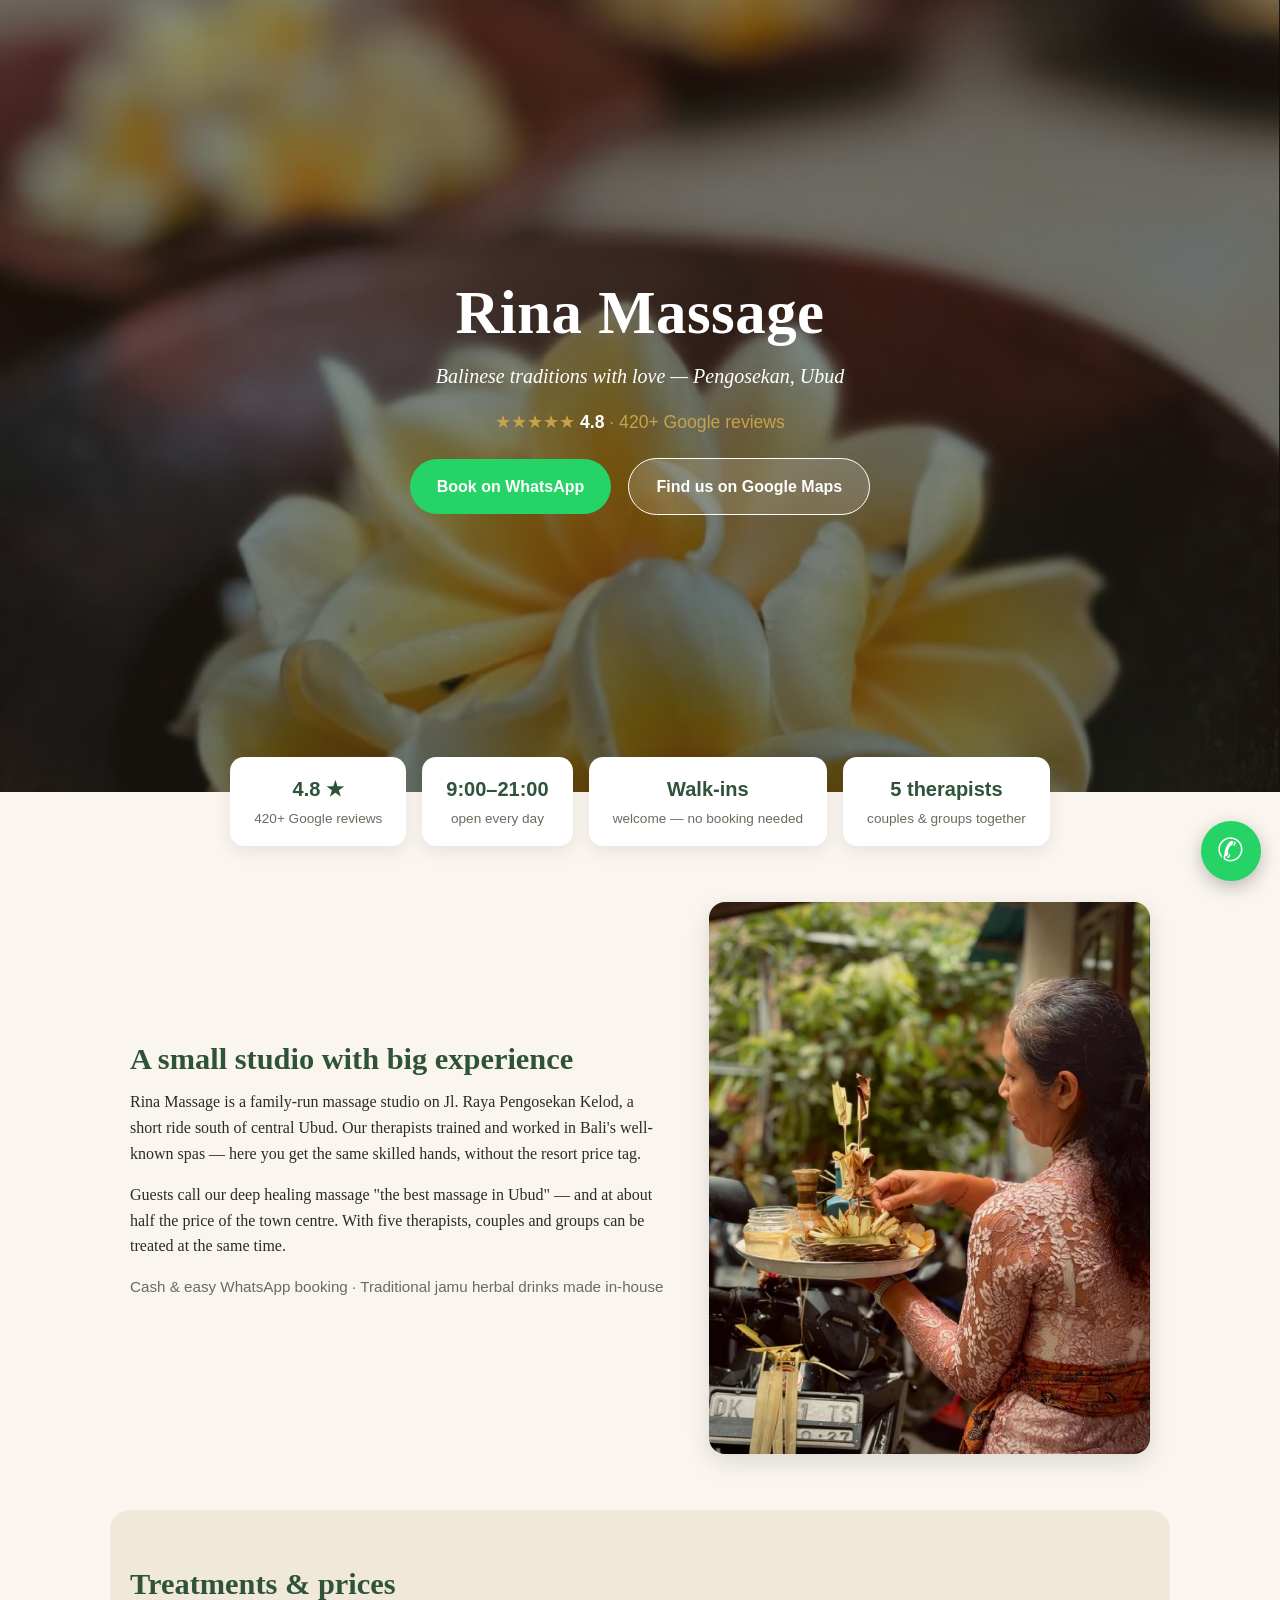
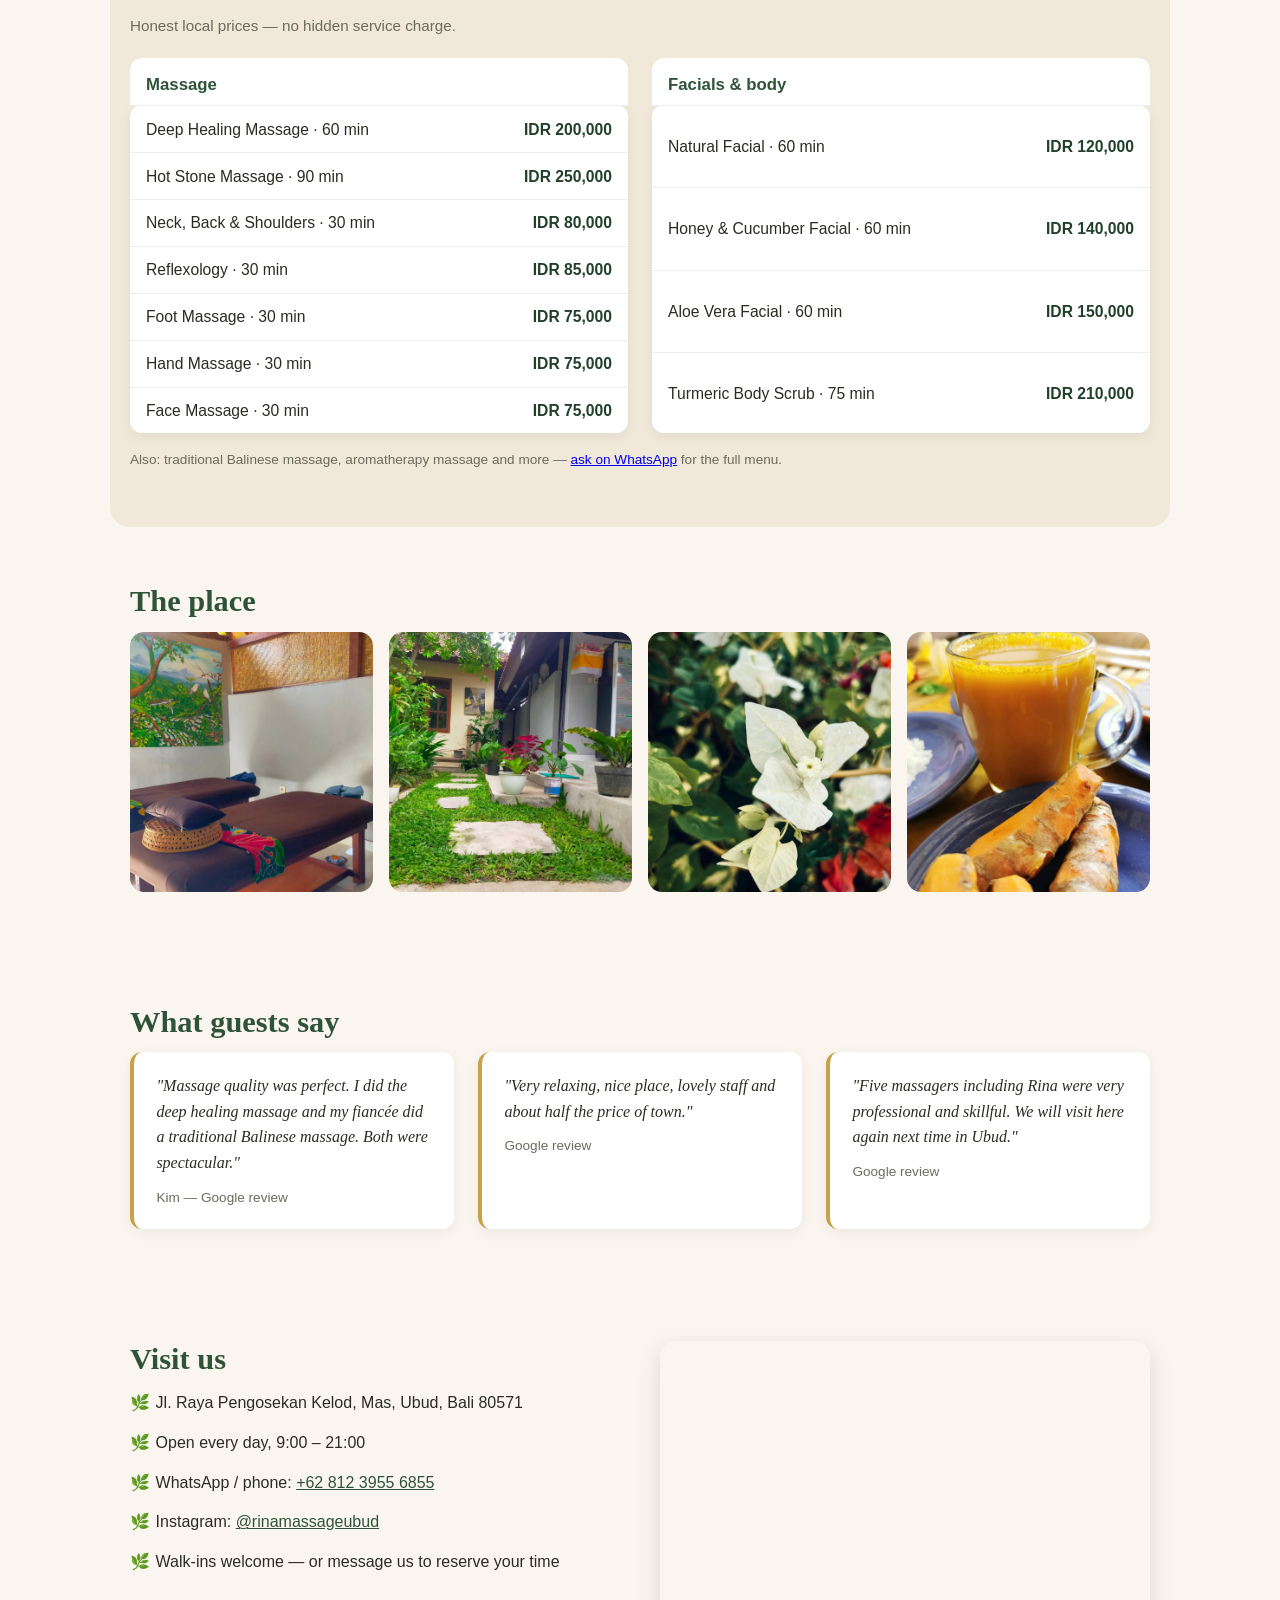
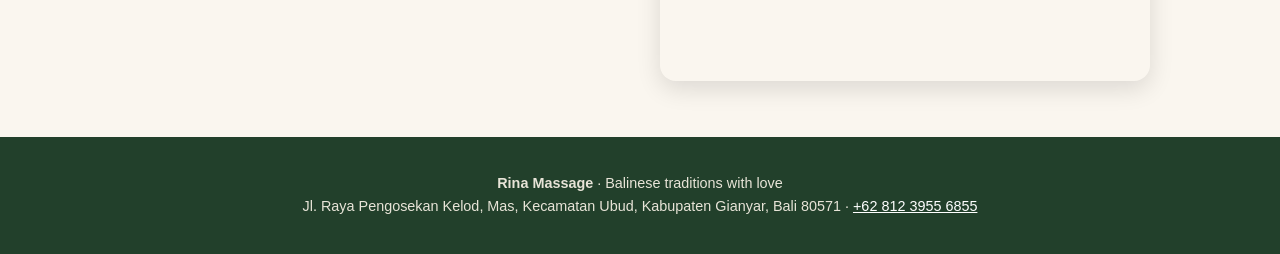
==== index.html @ 9e7f8a61 "Rina Massage one-page site Co-Authored-By: Claude Fable 5 <noreply@anthropic.com>" ====
<!DOCTYPE html>
<html lang="en">
<head>
<meta charset="UTF-8">
<meta name="viewport" content="width=device-width, initial-scale=1.0">
<title>Rina Massage Ubud — Traditional Balinese Massage in Pengosekan | 4.8★</title>
<meta name="description" content="Rina Massage — small family-run massage studio in Pengosekan, Ubud, Bali. Traditional Balinese massage, deep healing massage, reflexology & facials by experienced therapists at fair local prices. 4.8★ from 420+ Google reviews. Open daily 9am–9pm. Book on WhatsApp.">
<meta property="og:title" content="Rina Massage Ubud — Traditional Balinese Massage">
<meta property="og:description" content="4.8★ (420+ Google reviews). Experienced Balinese therapists, honest prices, easy WhatsApp booking. Open daily 9:00–21:00.">
<meta property="og:type" content="business.business">
<meta property="og:image" content="img/hero-frangipani.jpg">
<link rel="canonical" href="https://rinamassageubud.com/">
<script type="application/ld+json">
{
  "@context": "https://schema.org",
  "@type": "MassageBusiness",
  "name": "Rina massage",
  "image": "img/hero-frangipani.jpg",
  "url": "https://rinamassageubud.com/",
  "telephone": "+6281239556855",
  "priceRange": "IDR 75,000 - IDR 250,000",
  "address": {
    "@type": "PostalAddress",
    "streetAddress": "Jl. Raya Pengosekan Kelod, Mas",
    "addressLocality": "Ubud",
    "addressRegion": "Bali",
    "postalCode": "80571",
    "addressCountry": "ID"
  },
  "geo": { "@type": "GeoCoordinates", "latitude": -8.5293266, "longitude": 115.2638365 },
  "openingHoursSpecification": {
    "@type": "OpeningHoursSpecification",
    "dayOfWeek": ["Monday","Tuesday","Wednesday","Thursday","Friday","Saturday","Sunday"],
    "opens": "09:00", "closes": "21:00"
  },
  "aggregateRating": { "@type": "AggregateRating", "ratingValue": "4.8", "reviewCount": "421" },
  "sameAs": [
    "https://www.instagram.com/rinamassageubud/",
    "https://maps.app.goo.gl/XEnyNrB8rsMoHfEm6"
  ]
}
</script>
<style>
  :root{
    --green:#2e5339; --green-dark:#22402b; --cream:#faf6ef; --sand:#f0e8d8;
    --gold:#c8a24a; --text:#2b2b26; --muted:#6b6b60; --wa:#25d366;
  }
  *{margin:0;padding:0;box-sizing:border-box}
  body{font-family:Georgia,'Times New Roman',serif;color:var(--text);background:var(--cream);line-height:1.6}
  h1,h2,h3{font-weight:600;line-height:1.2}
  h2{font-size:1.9rem;color:var(--green);margin-bottom:.75rem}
  .sub{color:var(--muted);font-family:Helvetica,Arial,sans-serif;font-size:.95rem}
  section{max-width:1060px;margin:0 auto;padding:3.5rem 1.25rem}
  /* hero */
  .hero{position:relative;min-height:88vh;display:flex;align-items:center;justify-content:center;text-align:center;color:#fff;background:url('img/hero-frangipani.jpg') center/cover no-repeat}
  .hero::after{content:'';position:absolute;inset:0;background:linear-gradient(rgba(20,30,20,.45),rgba(20,30,20,.6))}
  .hero>div{position:relative;z-index:1;padding:1rem}
  .hero h1{font-size:clamp(2.2rem,6vw,3.8rem);letter-spacing:.5px}
  .hero p.tag{font-size:1.25rem;margin:.6rem 0 1rem;font-style:italic}
  .stars{color:var(--gold);font-size:1.1rem;font-family:Helvetica,Arial,sans-serif}
  .stars b{color:#fff}
  .cta{display:inline-block;margin:1.4rem .4rem 0;padding:.9rem 1.7rem;border-radius:40px;text-decoration:none;font-family:Helvetica,Arial,sans-serif;font-weight:700;font-size:1rem;transition:transform .15s}
  .cta:hover{transform:scale(1.04)}
  .cta.wa{background:var(--wa);color:#fff}
  .cta.map{background:rgba(255,255,255,.14);color:#fff;border:1.5px solid #fff}
  /* badges */
  .badges{display:flex;flex-wrap:wrap;gap:1rem;justify-content:center;margin-top:-2.2rem;position:relative;z-index:2;padding:0 1rem}
  .badge{background:#fff;border-radius:14px;box-shadow:0 6px 18px rgba(0,0,0,.08);padding:1rem 1.5rem;text-align:center;font-family:Helvetica,Arial,sans-serif}
  .badge b{display:block;font-size:1.25rem;color:var(--green)}
  .badge span{font-size:.85rem;color:var(--muted)}
  /* about */
  .about{display:grid;grid-template-columns:1.1fr .9fr;gap:2.5rem;align-items:center}
  .about img{width:100%;border-radius:16px;box-shadow:0 8px 24px rgba(0,0,0,.12)}
  .about p{margin-bottom:1rem}
  /* services */
  .services{background:var(--sand);border-radius:20px}
  table{width:100%;border-collapse:collapse;font-family:Helvetica,Arial,sans-serif;font-size:.98rem;background:#fff;border-radius:12px;overflow:hidden;box-shadow:0 4px 14px rgba(0,0,0,.06)}
  caption{caption-side:top;text-align:left;font-weight:700;color:var(--green);padding:.9rem 1rem .4rem;font-size:1.05rem;background:#fff}
  td{padding:.65rem 1rem;border-top:1px solid #eee}
  td:last-child{text-align:right;white-space:nowrap;color:var(--green-dark);font-weight:600}
  .tables{display:grid;grid-template-columns:repeat(auto-fit,minmax(300px,1fr));gap:1.5rem;margin-top:1.2rem}
  .note{font-size:.85rem;color:var(--muted);margin-top:1rem;font-family:Helvetica,Arial,sans-serif}
  /* gallery */
  .gallery{display:grid;grid-template-columns:repeat(auto-fit,minmax(230px,1fr));gap:1rem}
  .gallery img{width:100%;height:260px;object-fit:cover;border-radius:14px;transition:transform .2s}
  .gallery img:hover{transform:scale(1.02)}
  /* reviews */
  .quotes{display:grid;grid-template-columns:repeat(auto-fit,minmax(280px,1fr));gap:1.5rem}
  blockquote{background:#fff;border-left:4px solid var(--gold);border-radius:12px;padding:1.3rem 1.4rem;font-style:italic;box-shadow:0 4px 14px rgba(0,0,0,.06)}
  blockquote footer{margin-top:.7rem;font-style:normal;font-family:Helvetica,Arial,sans-serif;font-size:.85rem;color:var(--muted)}
  /* visit */
  .visit{display:grid;grid-template-columns:1fr 1fr;gap:2.5rem;align-items:start}
  .visit iframe{width:100%;height:340px;border:0;border-radius:16px;box-shadow:0 8px 24px rgba(0,0,0,.12)}
  .visit ul{list-style:none;font-family:Helvetica,Arial,sans-serif}
  .visit li{margin-bottom:.9rem;padding-left:1.6rem;position:relative}
  .visit li::before{content:'🌿';position:absolute;left:0}
  .visit a{color:var(--green)}
  /* footer */
  footer.site{background:var(--green-dark);color:#e8e4d8;text-align:center;padding:2.2rem 1rem;font-family:Helvetica,Arial,sans-serif;font-size:.9rem}
  footer.site a{color:#fff}
  /* floating wa */
  .wa-float{position:fixed;right:1.2rem;bottom:1.2rem;z-index:50;background:var(--wa);color:#fff;width:60px;height:60px;border-radius:50%;display:flex;align-items:center;justify-content:center;font-size:2rem;text-decoration:none;box-shadow:0 6px 18px rgba(0,0,0,.25)}
  @media(max-width:760px){.about,.visit{grid-template-columns:1fr}.hero{min-height:70vh}}
</style>
</head>
<body>

<header class="hero">
  <div>
    <h1>Rina Massage</h1>
    <p class="tag">Balinese traditions with love — Pengosekan, Ubud</p>
    <p class="stars">★★★★★ <b>4.8</b> · 420+ Google reviews</p>
    <a class="cta wa" href="https://wa.me/6281239556855?text=Hi%20Rina!%20I%20would%20like%20to%20book%20a%20massage." target="_blank" rel="noopener">Book on WhatsApp</a>
    <a class="cta map" href="https://maps.app.goo.gl/XEnyNrB8rsMoHfEm6" target="_blank" rel="noopener">Find us on Google Maps</a>
  </div>
</header>

<div class="badges">
  <div class="badge"><b>4.8 ★</b><span>420+ Google reviews</span></div>
  <div class="badge"><b>9:00–21:00</b><span>open every day</span></div>
  <div class="badge"><b>Walk-ins</b><span>welcome — no booking needed</span></div>
  <div class="badge"><b>5 therapists</b><span>couples & groups together</span></div>
</div>

<section class="about">
  <div>
    <h2>A small studio with big experience</h2>
    <p>Rina Massage is a family-run massage studio on Jl. Raya Pengosekan Kelod, a short ride south of central Ubud. Our therapists trained and worked in Bali's well-known spas — here you get the same skilled hands, without the resort price tag.</p>
    <p>Guests call our deep healing massage "the best massage in Ubud" — and at about half the price of the town centre. With five therapists, couples and groups can be treated at the same time.</p>
    <p class="sub">Cash & easy WhatsApp booking · Traditional jamu herbal drinks made in-house</p>
  </div>
  <img src="img/rina-offering.jpg" alt="Rina preparing a traditional Balinese offering at the studio">
</section>

<section class="services">
  <h2>Treatments & prices</h2>
  <p class="sub">Honest local prices — no hidden service charge.</p>
  <div class="tables">
    <table>
      <caption>Massage</caption>
      <tr><td>Deep Healing Massage · 60 min</td><td>IDR 200,000</td></tr>
      <tr><td>Hot Stone Massage · 90 min</td><td>IDR 250,000</td></tr>
      <tr><td>Neck, Back & Shoulders · 30 min</td><td>IDR 80,000</td></tr>
      <tr><td>Reflexology · 30 min</td><td>IDR 85,000</td></tr>
      <tr><td>Foot Massage · 30 min</td><td>IDR 75,000</td></tr>
      <tr><td>Hand Massage · 30 min</td><td>IDR 75,000</td></tr>
      <tr><td>Face Massage · 30 min</td><td>IDR 75,000</td></tr>
    </table>
    <table>
      <caption>Facials & body</caption>
      <tr><td>Natural Facial · 60 min</td><td>IDR 120,000</td></tr>
      <tr><td>Honey & Cucumber Facial · 60 min</td><td>IDR 140,000</td></tr>
      <tr><td>Aloe Vera Facial · 60 min</td><td>IDR 150,000</td></tr>
      <tr><td>Turmeric Body Scrub · 75 min</td><td>IDR 210,000</td></tr>
    </table>
  </div>
  <p class="note">Also: traditional Balinese massage, aromatherapy massage and more — <a href="https://wa.me/6281239556855">ask on WhatsApp</a> for the full menu.</p>
</section>

<section>
  <h2>The place</h2>
  <div class="gallery">
    <img src="img/studio-room.jpg" alt="Massage room with two massage tables and Balinese painting">
    <img src="img/garden.jpg" alt="Green garden path at Rina Massage studio">
    <img src="img/bougainvillea.jpg" alt="White bougainvillea flowers in the studio garden">
    <img src="img/jamu.jpg" alt="Fresh turmeric jamu herbal drink served at the studio">
  </div>
</section>

<section>
  <h2>What guests say</h2>
  <div class="quotes">
    <blockquote>"Massage quality was perfect. I did the deep healing massage and my fiancée did a traditional Balinese massage. Both were spectacular."<footer>Kim — Google review</footer></blockquote>
    <blockquote>"Very relaxing, nice place, lovely staff and about half the price of town."<footer>Google review</footer></blockquote>
    <blockquote>"Five massagers including Rina were very professional and skillful. We will visit here again next time in Ubud."<footer>Google review</footer></blockquote>
  </div>
</section>

<section class="visit">
  <div>
    <h2>Visit us</h2>
    <ul>
      <li>Jl. Raya Pengosekan Kelod, Mas, Ubud, Bali 80571</li>
      <li>Open every day, 9:00 – 21:00</li>
      <li>WhatsApp / phone: <a href="https://wa.me/6281239556855">+62 812 3955 6855</a></li>
      <li>Instagram: <a href="https://www.instagram.com/rinamassageubud/" target="_blank" rel="noopener">@rinamassageubud</a></li>
      <li>Walk-ins welcome — or message us to reserve your time</li>
    </ul>
  </div>
  <iframe title="Rina Massage on Google Maps" loading="lazy" allowfullscreen referrerpolicy="no-referrer-when-downgrade"
    src="https://maps.google.com/maps?q=Rina%20massage%2C%20Jl.%20Raya%20Pengosekan%20Kelod%2C%20Mas%2C%20Ubud&z=16&output=embed"></iframe>
</section>

<footer class="site">
  <p><b>Rina Massage</b> · Balinese traditions with love</p>
  <p>Jl. Raya Pengosekan Kelod, Mas, Kecamatan Ubud, Kabupaten Gianyar, Bali 80571 · <a href="https://wa.me/6281239556855">+62 812 3955 6855</a></p>
</footer>

<a class="wa-float" href="https://wa.me/6281239556855?text=Hi%20Rina!%20I%20would%20like%20to%20book%20a%20massage." aria-label="Chat on WhatsApp">✆</a>

</body>
</html>
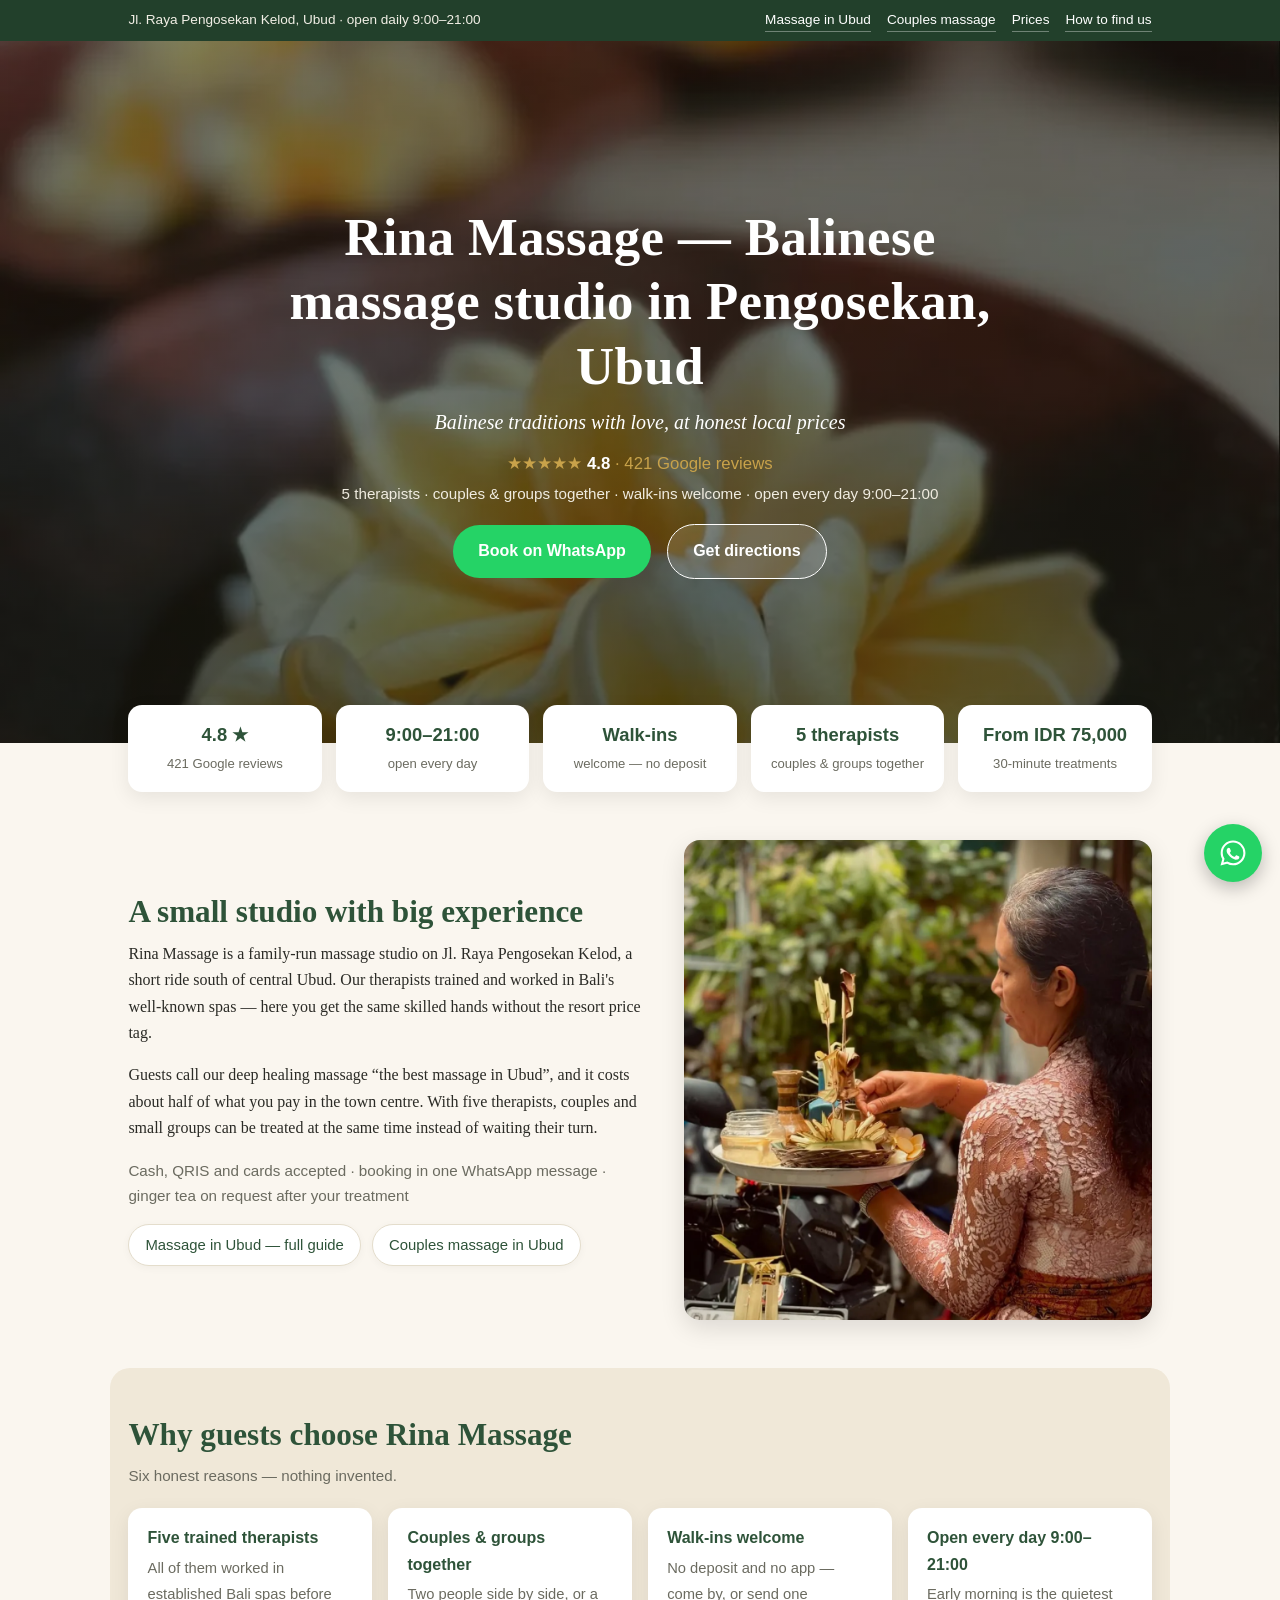
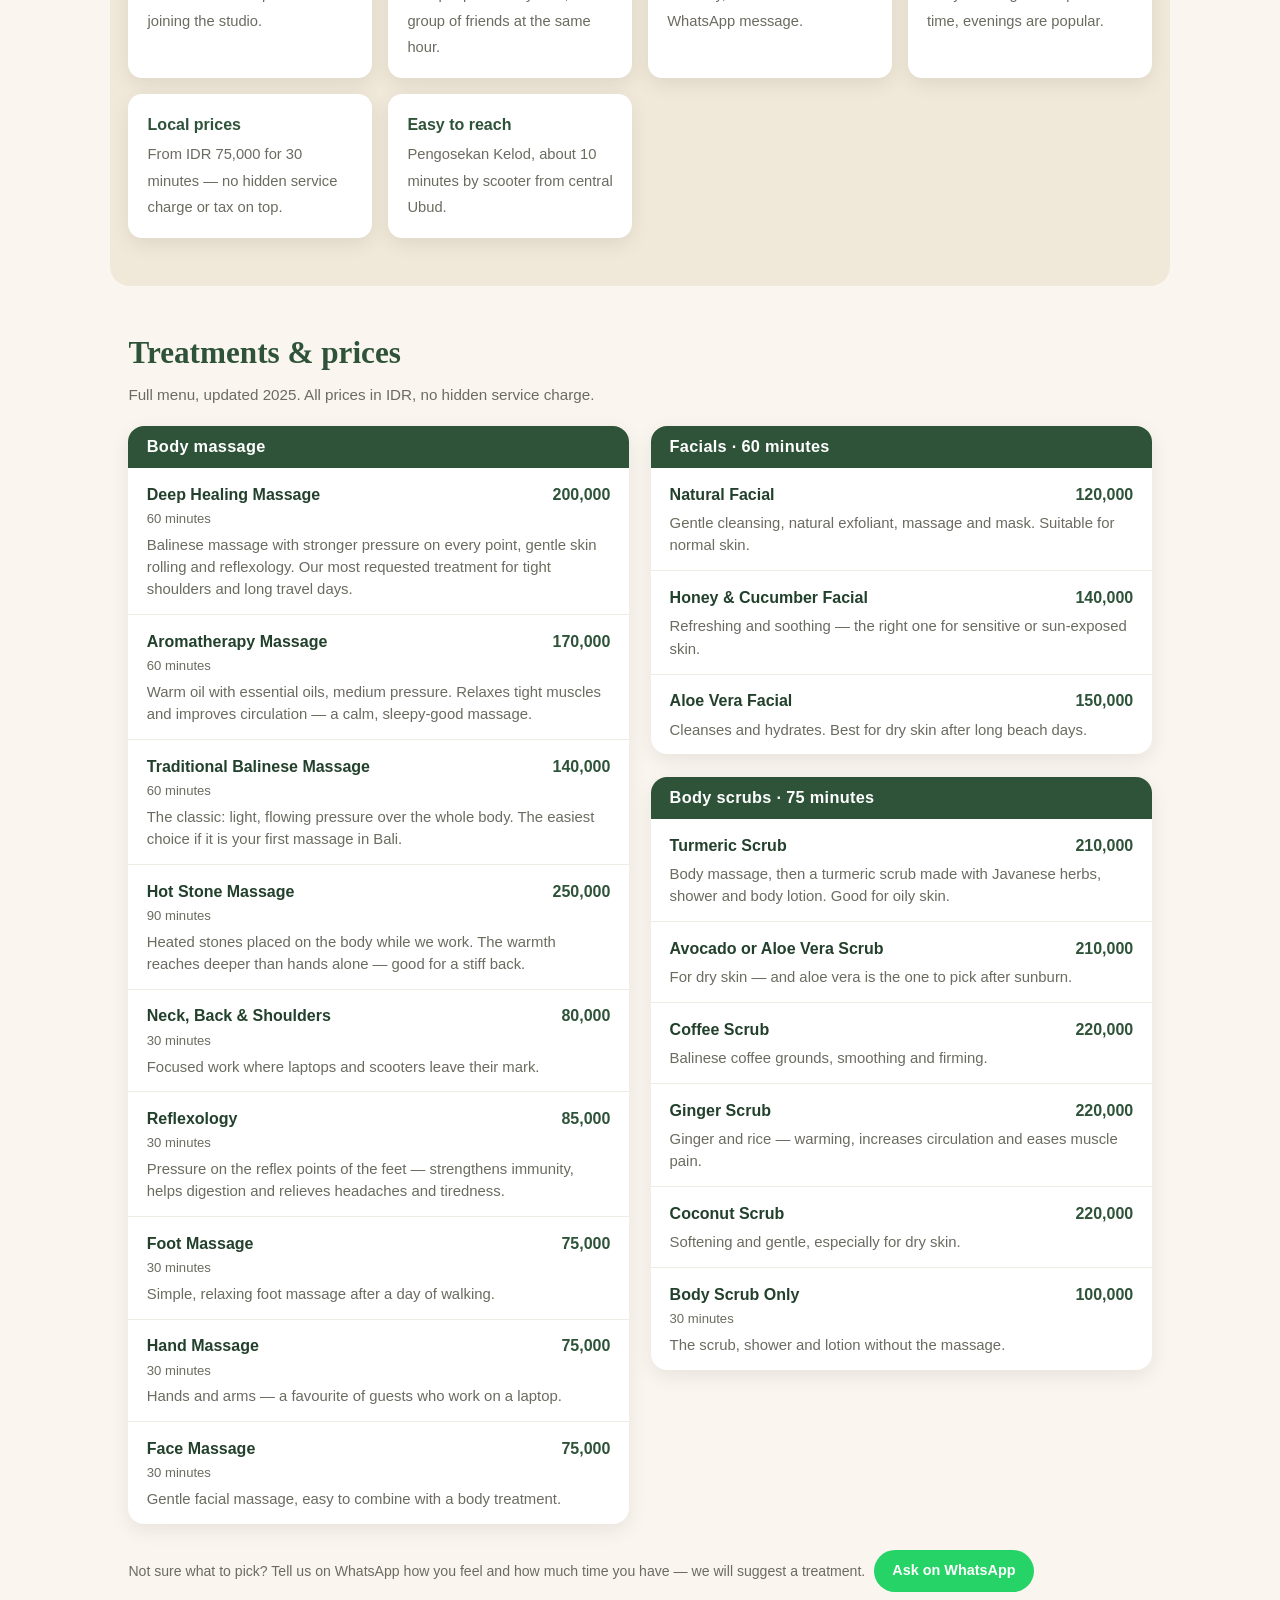
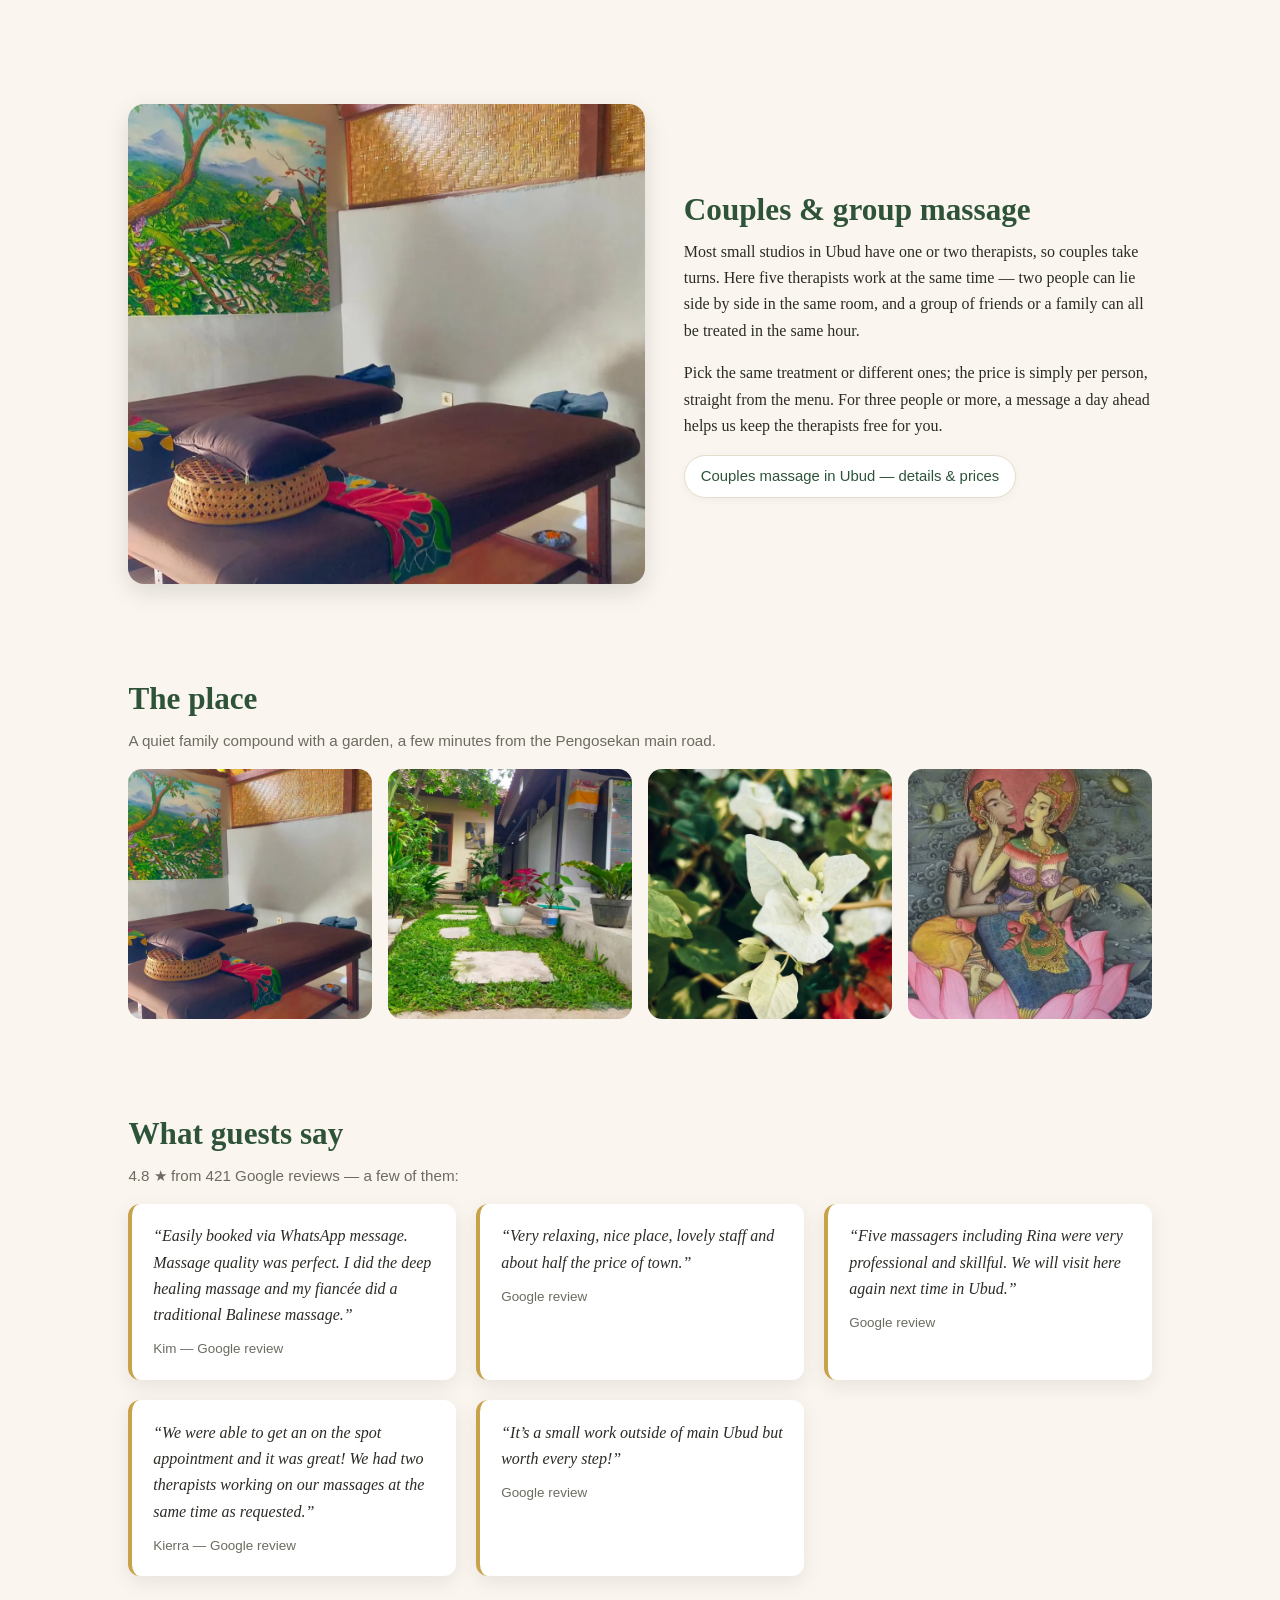
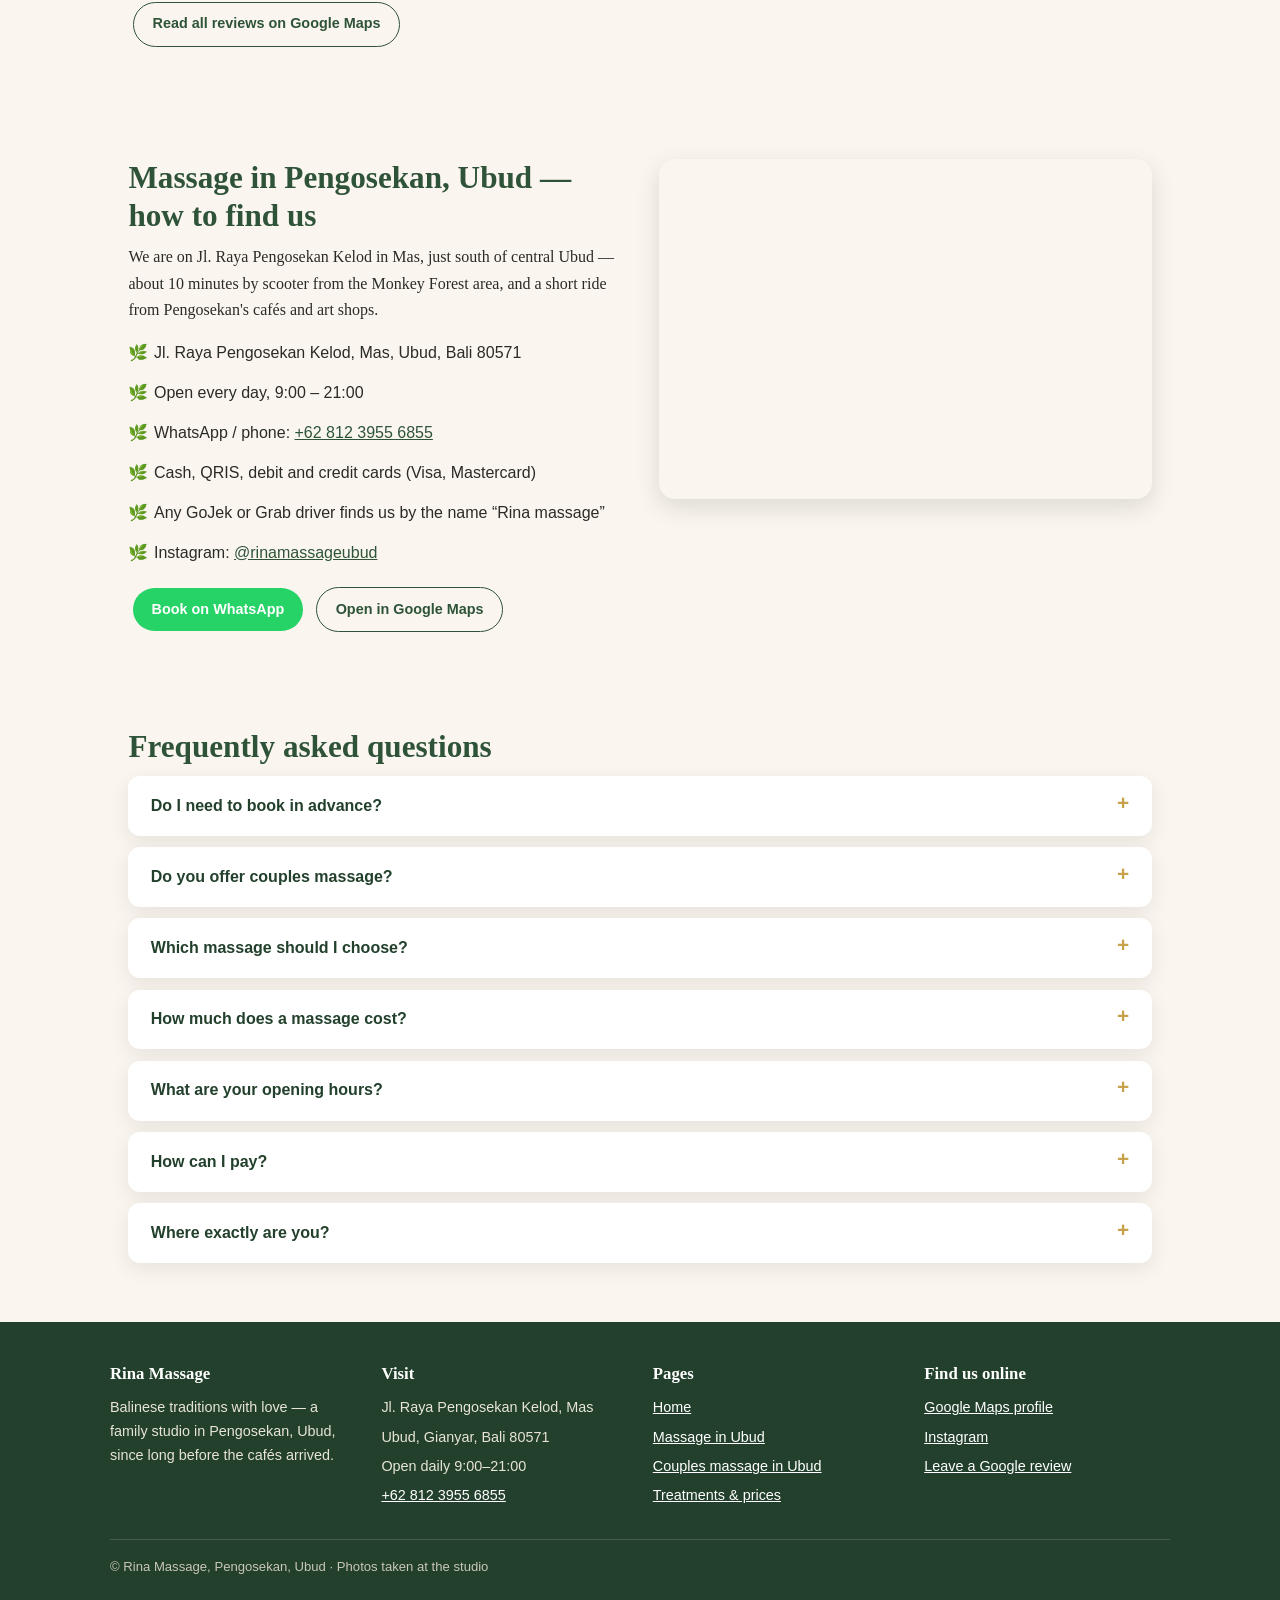
==== commit 050b76c3: "Rebuild site: full 2025 price menu, SEO landing pages, FAQ, schema - index.html: new hero/positionin" ====
--- a/index.html
+++ b/index.html
@@ -3,22 +3,31 @@
 <head>
 <meta charset="UTF-8">
 <meta name="viewport" content="width=device-width, initial-scale=1.0">
-<title>Rina Massage Ubud — Traditional Balinese Massage in Pengosekan | 4.8★</title>
-<meta name="description" content="Rina Massage — small family-run massage studio in Pengosekan, Ubud, Bali. Traditional Balinese massage, deep healing massage, reflexology & facials by experienced therapists at fair local prices. 4.8★ from 420+ Google reviews. Open daily 9am–9pm. Book on WhatsApp.">
-<meta property="og:title" content="Rina Massage Ubud — Traditional Balinese Massage">
-<meta property="og:description" content="4.8★ (420+ Google reviews). Experienced Balinese therapists, honest prices, easy WhatsApp booking. Open daily 9:00–21:00.">
+<title>Rina Massage Ubud | Balinese Massage in Pengosekan — 4.8★</title>
+<meta name="description" content="Rina Massage in Pengosekan, Ubud. Balinese, deep healing, aromatherapy, hot stone, reflexology, facials and body scrubs from IDR 75,000. Five therapists — couples and groups together. Walk-ins daily 9:00–21:00, booking on WhatsApp.">
+<link rel="canonical" href="https://rinamassageubud.com/">
+<meta property="og:title" content="Rina Massage Ubud — Balinese Massage in Pengosekan">
+<meta property="og:description" content="4.8★ from 421 Google reviews. Five experienced Balinese therapists, honest local prices, couples & groups welcome. Open daily 9:00–21:00.">
 <meta property="og:type" content="business.business">
-<meta property="og:image" content="img/hero-frangipani.jpg">
-<link rel="canonical" href="https://rinamassageubud.com/">
+<meta property="og:url" content="https://rinamassageubud.com/">
+<meta property="og:image" content="https://rinamassageubud.com/img/rina-massage-ubud-frangipani.jpg">
+<meta name="theme-color" content="#2e5339">
+<link rel="icon" href="/favicon.svg" type="image/svg+xml">
+<link rel="stylesheet" href="/assets/style.css">
 <script type="application/ld+json">
 {
   "@context": "https://schema.org",
   "@type": "MassageBusiness",
-  "name": "Rina massage",
-  "image": "img/hero-frangipani.jpg",
+  "@id": "https://rinamassageubud.com/#business",
+  "name": "Rina Massage",
+  "alternateName": "Rina massage Ubud",
+  "description": "Family-run Balinese massage studio in Pengosekan, Ubud. Five therapists, couples and groups treated at the same time, walk-ins welcome.",
+  "image": "https://rinamassageubud.com/img/rina-massage-ubud-massage-room.jpg",
   "url": "https://rinamassageubud.com/",
   "telephone": "+6281239556855",
-  "priceRange": "IDR 75,000 - IDR 250,000",
+  "priceRange": "IDR 75,000 – IDR 250,000",
+  "currenciesAccepted": "IDR",
+  "paymentAccepted": "Cash, QRIS, Debit card, Visa, Mastercard",
   "address": {
     "@type": "PostalAddress",
     "streetAddress": "Jl. Raya Pengosekan Kelod, Mas",
@@ -28,6 +37,7 @@
     "addressCountry": "ID"
   },
   "geo": { "@type": "GeoCoordinates", "latitude": -8.5293266, "longitude": 115.2638365 },
+  "hasMap": "https://maps.app.goo.gl/XEnyNrB8rsMoHfEm6",
   "openingHoursSpecification": {
     "@type": "OpeningHoursSpecification",
     "dayOfWeek": ["Monday","Tuesday","Wednesday","Thursday","Friday","Saturday","Sunday"],
@@ -37,166 +47,333 @@
   "sameAs": [
     "https://www.instagram.com/rinamassageubud/",
     "https://maps.app.goo.gl/XEnyNrB8rsMoHfEm6"
+  ],
+  "hasOfferCatalog": {
+    "@type": "OfferCatalog",
+    "name": "Massage, facial and body treatments",
+    "itemListElement": [
+      {"@type":"Offer","itemOffered":{"@type":"Service","name":"Deep Healing Massage (60 min)"},"price":"200000","priceCurrency":"IDR"},
+      {"@type":"Offer","itemOffered":{"@type":"Service","name":"Aromatherapy Massage (60 min)"},"price":"170000","priceCurrency":"IDR"},
+      {"@type":"Offer","itemOffered":{"@type":"Service","name":"Traditional Balinese Massage (60 min)"},"price":"140000","priceCurrency":"IDR"},
+      {"@type":"Offer","itemOffered":{"@type":"Service","name":"Hot Stone Massage (90 min)"},"price":"250000","priceCurrency":"IDR"},
+      {"@type":"Offer","itemOffered":{"@type":"Service","name":"Neck, Back and Shoulders Massage (30 min)"},"price":"80000","priceCurrency":"IDR"},
+      {"@type":"Offer","itemOffered":{"@type":"Service","name":"Reflexology (30 min)"},"price":"85000","priceCurrency":"IDR"},
+      {"@type":"Offer","itemOffered":{"@type":"Service","name":"Foot Massage (30 min)"},"price":"75000","priceCurrency":"IDR"},
+      {"@type":"Offer","itemOffered":{"@type":"Service","name":"Hand Massage (30 min)"},"price":"75000","priceCurrency":"IDR"},
+      {"@type":"Offer","itemOffered":{"@type":"Service","name":"Face Massage (30 min)"},"price":"75000","priceCurrency":"IDR"},
+      {"@type":"Offer","itemOffered":{"@type":"Service","name":"Natural Facial (60 min)"},"price":"120000","priceCurrency":"IDR"},
+      {"@type":"Offer","itemOffered":{"@type":"Service","name":"Honey & Cucumber Facial (60 min)"},"price":"140000","priceCurrency":"IDR"},
+      {"@type":"Offer","itemOffered":{"@type":"Service","name":"Aloe Vera Facial (60 min)"},"price":"150000","priceCurrency":"IDR"},
+      {"@type":"Offer","itemOffered":{"@type":"Service","name":"Turmeric Body Scrub (75 min)"},"price":"210000","priceCurrency":"IDR"},
+      {"@type":"Offer","itemOffered":{"@type":"Service","name":"Avocado or Aloe Vera Body Scrub (75 min)"},"price":"210000","priceCurrency":"IDR"},
+      {"@type":"Offer","itemOffered":{"@type":"Service","name":"Coffee Body Scrub (75 min)"},"price":"220000","priceCurrency":"IDR"},
+      {"@type":"Offer","itemOffered":{"@type":"Service","name":"Ginger Body Scrub (75 min)"},"price":"220000","priceCurrency":"IDR"},
+      {"@type":"Offer","itemOffered":{"@type":"Service","name":"Coconut Body Scrub (75 min)"},"price":"220000","priceCurrency":"IDR"},
+      {"@type":"Offer","itemOffered":{"@type":"Service","name":"Body Scrub Only (30 min)"},"price":"100000","priceCurrency":"IDR"}
+    ]
+  }
+}
+</script>
+<script type="application/ld+json">
+{
+  "@context": "https://schema.org",
+  "@type": "FAQPage",
+  "mainEntity": [
+    {"@type":"Question","name":"Do I need to book in advance?","acceptedAnswer":{"@type":"Answer","text":"Walk-ins are welcome. For a specific time — especially between 11:00 and 13:00 — a quick WhatsApp message to +62 812 3955 6855 makes sure a therapist is free when you arrive."}},
+    {"@type":"Question","name":"Do you offer couples massage in Ubud?","acceptedAnswer":{"@type":"Answer","text":"Yes. We have five therapists, so a couple can be treated side by side at the same time, and small groups can book together too."}},
+    {"@type":"Question","name":"Which massage should I choose?","acceptedAnswer":{"@type":"Answer","text":"Traditional Balinese massage uses light, flowing pressure and is the easiest first choice. Deep Healing Massage works deeper into tight muscles. Hot Stone adds warm stones for stiff backs and shoulders. Reflexology focuses on the feet and is perfect after a long day of walking."}},
+    {"@type":"Question","name":"Where are you located?","acceptedAnswer":{"@type":"Answer","text":"Jl. Raya Pengosekan Kelod, Mas, Ubud, Bali 80571 — about 10 minutes by scooter south of central Ubud, near the Pengosekan road. Any GoJek or Grab driver finds us by the name Rina massage."}},
+    {"@type":"Question","name":"What are your opening hours?","acceptedAnswer":{"@type":"Answer","text":"Every day, 9:00–21:00. The last treatment starts before closing time, so message us if you are coming late in the evening."}},
+    {"@type":"Question","name":"How do you accept payment?","acceptedAnswer":{"@type":"Answer","text":"Cash in IDR, QRIS, and debit or credit cards including Visa and Mastercard."}},
+    {"@type":"Question","name":"How much does a massage cost?","acceptedAnswer":{"@type":"Answer","text":"30-minute treatments start at IDR 75,000. A one-hour traditional Balinese massage is IDR 140,000, Deep Healing Massage IDR 200,000 and a 90-minute Hot Stone Massage IDR 250,000."}}
   ]
 }
 </script>
-<style>
-  :root{
-    --green:#2e5339; --green-dark:#22402b; --cream:#faf6ef; --sand:#f0e8d8;
-    --gold:#c8a24a; --text:#2b2b26; --muted:#6b6b60; --wa:#25d366;
-  }
-  *{margin:0;padding:0;box-sizing:border-box}
-  body{font-family:Georgia,'Times New Roman',serif;color:var(--text);background:var(--cream);line-height:1.6}
-  h1,h2,h3{font-weight:600;line-height:1.2}
-  h2{font-size:1.9rem;color:var(--green);margin-bottom:.75rem}
-  .sub{color:var(--muted);font-family:Helvetica,Arial,sans-serif;font-size:.95rem}
-  section{max-width:1060px;margin:0 auto;padding:3.5rem 1.25rem}
-  /* hero */
-  .hero{position:relative;min-height:88vh;display:flex;align-items:center;justify-content:center;text-align:center;color:#fff;background:url('img/hero-frangipani.jpg') center/cover no-repeat}
-  .hero::after{content:'';position:absolute;inset:0;background:linear-gradient(rgba(20,30,20,.45),rgba(20,30,20,.6))}
-  .hero>div{position:relative;z-index:1;padding:1rem}
-  .hero h1{font-size:clamp(2.2rem,6vw,3.8rem);letter-spacing:.5px}
-  .hero p.tag{font-size:1.25rem;margin:.6rem 0 1rem;font-style:italic}
-  .stars{color:var(--gold);font-size:1.1rem;font-family:Helvetica,Arial,sans-serif}
-  .stars b{color:#fff}
-  .cta{display:inline-block;margin:1.4rem .4rem 0;padding:.9rem 1.7rem;border-radius:40px;text-decoration:none;font-family:Helvetica,Arial,sans-serif;font-weight:700;font-size:1rem;transition:transform .15s}
-  .cta:hover{transform:scale(1.04)}
-  .cta.wa{background:var(--wa);color:#fff}
-  .cta.map{background:rgba(255,255,255,.14);color:#fff;border:1.5px solid #fff}
-  /* badges */
-  .badges{display:flex;flex-wrap:wrap;gap:1rem;justify-content:center;margin-top:-2.2rem;position:relative;z-index:2;padding:0 1rem}
-  .badge{background:#fff;border-radius:14px;box-shadow:0 6px 18px rgba(0,0,0,.08);padding:1rem 1.5rem;text-align:center;font-family:Helvetica,Arial,sans-serif}
-  .badge b{display:block;font-size:1.25rem;color:var(--green)}
-  .badge span{font-size:.85rem;color:var(--muted)}
-  /* about */
-  .about{display:grid;grid-template-columns:1.1fr .9fr;gap:2.5rem;align-items:center}
-  .about img{width:100%;border-radius:16px;box-shadow:0 8px 24px rgba(0,0,0,.12)}
-  .about p{margin-bottom:1rem}
-  /* services */
-  .services{background:var(--sand);border-radius:20px}
-  table{width:100%;border-collapse:collapse;font-family:Helvetica,Arial,sans-serif;font-size:.98rem;background:#fff;border-radius:12px;overflow:hidden;box-shadow:0 4px 14px rgba(0,0,0,.06)}
-  caption{caption-side:top;text-align:left;font-weight:700;color:var(--green);padding:.9rem 1rem .4rem;font-size:1.05rem;background:#fff}
-  td{padding:.65rem 1rem;border-top:1px solid #eee}
-  td:last-child{text-align:right;white-space:nowrap;color:var(--green-dark);font-weight:600}
-  .tables{display:grid;grid-template-columns:repeat(auto-fit,minmax(300px,1fr));gap:1.5rem;margin-top:1.2rem}
-  .note{font-size:.85rem;color:var(--muted);margin-top:1rem;font-family:Helvetica,Arial,sans-serif}
-  /* gallery */
-  .gallery{display:grid;grid-template-columns:repeat(auto-fit,minmax(230px,1fr));gap:1rem}
-  .gallery img{width:100%;height:260px;object-fit:cover;border-radius:14px;transition:transform .2s}
-  .gallery img:hover{transform:scale(1.02)}
-  /* reviews */
-  .quotes{display:grid;grid-template-columns:repeat(auto-fit,minmax(280px,1fr));gap:1.5rem}
-  blockquote{background:#fff;border-left:4px solid var(--gold);border-radius:12px;padding:1.3rem 1.4rem;font-style:italic;box-shadow:0 4px 14px rgba(0,0,0,.06)}
-  blockquote footer{margin-top:.7rem;font-style:normal;font-family:Helvetica,Arial,sans-serif;font-size:.85rem;color:var(--muted)}
-  /* visit */
-  .visit{display:grid;grid-template-columns:1fr 1fr;gap:2.5rem;align-items:start}
-  .visit iframe{width:100%;height:340px;border:0;border-radius:16px;box-shadow:0 8px 24px rgba(0,0,0,.12)}
-  .visit ul{list-style:none;font-family:Helvetica,Arial,sans-serif}
-  .visit li{margin-bottom:.9rem;padding-left:1.6rem;position:relative}
-  .visit li::before{content:'🌿';position:absolute;left:0}
-  .visit a{color:var(--green)}
-  /* footer */
-  footer.site{background:var(--green-dark);color:#e8e4d8;text-align:center;padding:2.2rem 1rem;font-family:Helvetica,Arial,sans-serif;font-size:.9rem}
-  footer.site a{color:#fff}
-  /* floating wa */
-  .wa-float{position:fixed;right:1.2rem;bottom:1.2rem;z-index:50;background:var(--wa);color:#fff;width:60px;height:60px;border-radius:50%;display:flex;align-items:center;justify-content:center;font-size:2rem;text-decoration:none;box-shadow:0 6px 18px rgba(0,0,0,.25)}
-  @media(max-width:760px){.about,.visit{grid-template-columns:1fr}.hero{min-height:70vh}}
-</style>
 </head>
 <body>
 
+<div class="topbar"><div>
+  <span>Jl. Raya Pengosekan Kelod, Ubud · open daily 9:00–21:00</span>
+  <nav>
+    <a href="/massage-ubud/">Massage in Ubud</a>
+    <a href="/couples-massage-ubud/">Couples massage</a>
+    <a href="#prices">Prices</a>
+    <a href="#location">How to find us</a>
+  </nav>
+</div></div>
+
 <header class="hero">
   <div>
-    <h1>Rina Massage</h1>
-    <p class="tag">Balinese traditions with love — Pengosekan, Ubud</p>
-    <p class="stars">★★★★★ <b>4.8</b> · 420+ Google reviews</p>
-    <a class="cta wa" href="https://wa.me/6281239556855?text=Hi%20Rina!%20I%20would%20like%20to%20book%20a%20massage." target="_blank" rel="noopener">Book on WhatsApp</a>
-    <a class="cta map" href="https://maps.app.goo.gl/XEnyNrB8rsMoHfEm6" target="_blank" rel="noopener">Find us on Google Maps</a>
+    <h1>Rina Massage — Balinese massage studio in Pengosekan, Ubud</h1>
+    <p class="tag">Balinese traditions with love, at honest local prices</p>
+    <p class="stars">★★★★★ <b>4.8</b> · 421 Google reviews</p>
+    <p class="facts">5 therapists · couples &amp; groups together · walk-ins welcome · open every day 9:00–21:00</p>
+    <a class="cta wa" data-track="whatsapp-hero-home" href="https://wa.me/6281239556855?text=Hi%20Rina!%20I%20would%20like%20to%20book%20a%20massage." target="_blank" rel="noopener">Book on WhatsApp</a>
+    <a class="cta map" data-track="maps-hero-home" href="https://maps.app.goo.gl/XEnyNrB8rsMoHfEm6" target="_blank" rel="noopener">Get directions</a>
   </div>
 </header>
 
 <div class="badges">
-  <div class="badge"><b>4.8 ★</b><span>420+ Google reviews</span></div>
+  <div class="badge"><b>4.8 ★</b><span>421 Google reviews</span></div>
   <div class="badge"><b>9:00–21:00</b><span>open every day</span></div>
-  <div class="badge"><b>Walk-ins</b><span>welcome — no booking needed</span></div>
-  <div class="badge"><b>5 therapists</b><span>couples & groups together</span></div>
+  <div class="badge"><b>Walk-ins</b><span>welcome — no deposit</span></div>
+  <div class="badge"><b>5 therapists</b><span>couples &amp; groups together</span></div>
+  <div class="badge"><b>From IDR 75,000</b><span>30-minute treatments</span></div>
 </div>
 
-<section class="about">
+<section class="split">
   <div>
     <h2>A small studio with big experience</h2>
-    <p>Rina Massage is a family-run massage studio on Jl. Raya Pengosekan Kelod, a short ride south of central Ubud. Our therapists trained and worked in Bali's well-known spas — here you get the same skilled hands, without the resort price tag.</p>
-    <p>Guests call our deep healing massage "the best massage in Ubud" — and at about half the price of the town centre. With five therapists, couples and groups can be treated at the same time.</p>
-    <p class="sub">Cash & easy WhatsApp booking · Traditional jamu herbal drinks made in-house</p>
-  </div>
-  <img src="img/rina-offering.jpg" alt="Rina preparing a traditional Balinese offering at the studio">
-</section>
-
-<section class="services">
-  <h2>Treatments & prices</h2>
-  <p class="sub">Honest local prices — no hidden service charge.</p>
-  <div class="tables">
-    <table>
-      <caption>Massage</caption>
-      <tr><td>Deep Healing Massage · 60 min</td><td>IDR 200,000</td></tr>
-      <tr><td>Hot Stone Massage · 90 min</td><td>IDR 250,000</td></tr>
-      <tr><td>Neck, Back & Shoulders · 30 min</td><td>IDR 80,000</td></tr>
-      <tr><td>Reflexology · 30 min</td><td>IDR 85,000</td></tr>
-      <tr><td>Foot Massage · 30 min</td><td>IDR 75,000</td></tr>
-      <tr><td>Hand Massage · 30 min</td><td>IDR 75,000</td></tr>
-      <tr><td>Face Massage · 30 min</td><td>IDR 75,000</td></tr>
-    </table>
-    <table>
-      <caption>Facials & body</caption>
-      <tr><td>Natural Facial · 60 min</td><td>IDR 120,000</td></tr>
-      <tr><td>Honey & Cucumber Facial · 60 min</td><td>IDR 140,000</td></tr>
-      <tr><td>Aloe Vera Facial · 60 min</td><td>IDR 150,000</td></tr>
-      <tr><td>Turmeric Body Scrub · 75 min</td><td>IDR 210,000</td></tr>
-    </table>
-  </div>
-  <p class="note">Also: traditional Balinese massage, aromatherapy massage and more — <a href="https://wa.me/6281239556855">ask on WhatsApp</a> for the full menu.</p>
+    <p>Rina Massage is a family-run massage studio on Jl. Raya Pengosekan Kelod, a short ride south of central Ubud. Our therapists trained and worked in Bali's well-known spas — here you get the same skilled hands without the resort price tag.</p>
+    <p>Guests call our deep healing massage “the best massage in Ubud”, and it costs about half of what you pay in the town centre. With five therapists, couples and small groups can be treated at the same time instead of waiting their turn.</p>
+    <p class="sub">Cash, QRIS and cards accepted · booking in one WhatsApp message · ginger tea on request after your treatment</p>
+    <div class="pagelinks">
+      <a href="/massage-ubud/">Massage in Ubud — full guide</a>
+      <a href="/couples-massage-ubud/">Couples massage in Ubud</a>
+    </div>
+  </div>
+  <picture>
+    <source srcset="/img/rina-massage-ubud-balinese-offering.webp" type="image/webp">
+    <img src="/img/rina-massage-ubud-balinese-offering.jpg" width="1120" height="1400" loading="lazy"
+         alt="Rina preparing a traditional Balinese offering in front of the massage studio in Pengosekan, Ubud">
+  </picture>
+</section>
+
+<section class="why">
+  <h2>Why guests choose Rina Massage</h2>
+  <p class="sub">Six honest reasons — nothing invented.</p>
+  <div class="why-grid">
+    <div class="why-item"><b>Five trained therapists</b><span>All of them worked in established Bali spas before joining the studio.</span></div>
+    <div class="why-item"><b>Couples &amp; groups together</b><span>Two people side by side, or a group of friends at the same hour.</span></div>
+    <div class="why-item"><b>Walk-ins welcome</b><span>No deposit and no app — come by, or send one WhatsApp message.</span></div>
+    <div class="why-item"><b>Open every day 9:00–21:00</b><span>Early morning is the quietest time, evenings are popular.</span></div>
+    <div class="why-item"><b>Local prices</b><span>From IDR 75,000 for 30 minutes — no hidden service charge or tax on top.</span></div>
+    <div class="why-item"><b>Easy to reach</b><span>Pengosekan Kelod, about 10 minutes by scooter from central Ubud.</span></div>
+  </div>
+</section>
+
+<section id="prices">
+  <h2>Treatments &amp; prices</h2>
+  <p class="sub">Full menu, updated 2025. All prices in IDR, no hidden service charge.</p>
+  <div class="menu">
+
+    <div class="card">
+      <h3>Body massage</h3>
+      <div class="item">
+        <div class="row"><span class="name">Deep Healing Massage</span><span class="price">200,000</span></div>
+        <div class="dur">60 minutes</div>
+        <p>Balinese massage with stronger pressure on every point, gentle skin rolling and reflexology. Our most requested treatment for tight shoulders and long travel days.</p>
+      </div>
+      <div class="item">
+        <div class="row"><span class="name">Aromatherapy Massage</span><span class="price">170,000</span></div>
+        <div class="dur">60 minutes</div>
+        <p>Warm oil with essential oils, medium pressure. Relaxes tight muscles and improves circulation — a calm, sleepy-good massage.</p>
+      </div>
+      <div class="item">
+        <div class="row"><span class="name">Traditional Balinese Massage</span><span class="price">140,000</span></div>
+        <div class="dur">60 minutes</div>
+        <p>The classic: light, flowing pressure over the whole body. The easiest choice if it is your first massage in Bali.</p>
+      </div>
+      <div class="item">
+        <div class="row"><span class="name">Hot Stone Massage</span><span class="price">250,000</span></div>
+        <div class="dur">90 minutes</div>
+        <p>Heated stones placed on the body while we work. The warmth reaches deeper than hands alone — good for a stiff back.</p>
+      </div>
+      <div class="item">
+        <div class="row"><span class="name">Neck, Back &amp; Shoulders</span><span class="price">80,000</span></div>
+        <div class="dur">30 minutes</div>
+        <p>Focused work where laptops and scooters leave their mark.</p>
+      </div>
+      <div class="item">
+        <div class="row"><span class="name">Reflexology</span><span class="price">85,000</span></div>
+        <div class="dur">30 minutes</div>
+        <p>Pressure on the reflex points of the feet — strengthens immunity, helps digestion and relieves headaches and tiredness.</p>
+      </div>
+      <div class="item">
+        <div class="row"><span class="name">Foot Massage</span><span class="price">75,000</span></div>
+        <div class="dur">30 minutes</div>
+        <p>Simple, relaxing foot massage after a day of walking.</p>
+      </div>
+      <div class="item">
+        <div class="row"><span class="name">Hand Massage</span><span class="price">75,000</span></div>
+        <div class="dur">30 minutes</div>
+        <p>Hands and arms — a favourite of guests who work on a laptop.</p>
+      </div>
+      <div class="item">
+        <div class="row"><span class="name">Face Massage</span><span class="price">75,000</span></div>
+        <div class="dur">30 minutes</div>
+        <p>Gentle facial massage, easy to combine with a body treatment.</p>
+      </div>
+    </div>
+
+    <div>
+      <div class="card" style="margin-bottom:1.4rem">
+        <h3>Facials · 60 minutes</h3>
+        <div class="item">
+          <div class="row"><span class="name">Natural Facial</span><span class="price">120,000</span></div>
+          <p>Gentle cleansing, natural exfoliant, massage and mask. Suitable for normal skin.</p>
+        </div>
+        <div class="item">
+          <div class="row"><span class="name">Honey &amp; Cucumber Facial</span><span class="price">140,000</span></div>
+          <p>Refreshing and soothing — the right one for sensitive or sun-exposed skin.</p>
+        </div>
+        <div class="item">
+          <div class="row"><span class="name">Aloe Vera Facial</span><span class="price">150,000</span></div>
+          <p>Cleanses and hydrates. Best for dry skin after long beach days.</p>
+        </div>
+      </div>
+
+      <div class="card">
+        <h3>Body scrubs · 75 minutes</h3>
+        <div class="item">
+          <div class="row"><span class="name">Turmeric Scrub</span><span class="price">210,000</span></div>
+          <p>Body massage, then a turmeric scrub made with Javanese herbs, shower and body lotion. Good for oily skin.</p>
+        </div>
+        <div class="item">
+          <div class="row"><span class="name">Avocado or Aloe Vera Scrub</span><span class="price">210,000</span></div>
+          <p>For dry skin — and aloe vera is the one to pick after sunburn.</p>
+        </div>
+        <div class="item">
+          <div class="row"><span class="name">Coffee Scrub</span><span class="price">220,000</span></div>
+          <p>Balinese coffee grounds, smoothing and firming.</p>
+        </div>
+        <div class="item">
+          <div class="row"><span class="name">Ginger Scrub</span><span class="price">220,000</span></div>
+          <p>Ginger and rice — warming, increases circulation and eases muscle pain.</p>
+        </div>
+        <div class="item">
+          <div class="row"><span class="name">Coconut Scrub</span><span class="price">220,000</span></div>
+          <p>Softening and gentle, especially for dry skin.</p>
+        </div>
+        <div class="item">
+          <div class="row"><span class="name">Body Scrub Only</span><span class="price">100,000</span></div>
+          <div class="dur">30 minutes</div>
+          <p>The scrub, shower and lotion without the massage.</p>
+        </div>
+      </div>
+    </div>
+  </div>
+  <p class="note">Not sure what to pick? Tell us on WhatsApp how you feel and how much time you have — we will suggest a treatment.
+    <a class="cta wa small" data-track="whatsapp-prices-home" href="https://wa.me/6281239556855?text=Hi%20Rina!%20Which%20treatment%20would%20you%20recommend%3F" target="_blank" rel="noopener">Ask on WhatsApp</a>
+  </p>
+</section>
+
+<section class="split">
+  <picture>
+    <source srcset="/img/rina-massage-ubud-massage-room.webp" type="image/webp">
+    <img src="/img/rina-massage-ubud-massage-room.jpg" width="1200" height="1200" loading="lazy"
+         alt="Massage room with two beds side by side for couples massage at Rina Massage in Ubud">
+  </picture>
+  <div>
+    <h2>Couples &amp; group massage</h2>
+    <p>Most small studios in Ubud have one or two therapists, so couples take turns. Here five therapists work at the same time — two people can lie side by side in the same room, and a group of friends or a family can all be treated in the same hour.</p>
+    <p>Pick the same treatment or different ones; the price is simply per person, straight from the menu. For three people or more, a message a day ahead helps us keep the therapists free for you.</p>
+    <div class="pagelinks">
+      <a href="/couples-massage-ubud/">Couples massage in Ubud — details &amp; prices</a>
+    </div>
+  </div>
 </section>
 
 <section>
   <h2>The place</h2>
+  <p class="sub">A quiet family compound with a garden, a few minutes from the Pengosekan main road.</p>
   <div class="gallery">
-    <img src="img/studio-room.jpg" alt="Massage room with two massage tables and Balinese painting">
-    <img src="img/garden.jpg" alt="Green garden path at Rina Massage studio">
-    <img src="img/bougainvillea.jpg" alt="White bougainvillea flowers in the studio garden">
-    <img src="img/jamu.jpg" alt="Fresh turmeric jamu herbal drink served at the studio">
+    <picture><source srcset="/img/rina-massage-ubud-massage-room.webp" type="image/webp"><img src="/img/rina-massage-ubud-massage-room.jpg" loading="lazy" width="1200" height="1200" alt="Two massage beds and Balinese painting in the treatment room at Rina Massage, Ubud"></picture>
+    <picture><source srcset="/img/rina-massage-ubud-garden.webp" type="image/webp"><img src="/img/rina-massage-ubud-garden.jpg" loading="lazy" width="1200" height="1200" alt="Green garden path leading to the massage studio in Pengosekan, Ubud"></picture>
+    <picture><source srcset="/img/rina-massage-ubud-bougainvillea.webp" type="image/webp"><img src="/img/rina-massage-ubud-bougainvillea.jpg" loading="lazy" width="1120" height="1400" alt="White bougainvillea flowers in the garden of Rina Massage studio in Ubud"></picture>
+    <picture><source srcset="/img/rina-massage-ubud-balinese-painting.webp" type="image/webp"><img src="/img/rina-massage-ubud-balinese-painting.jpg" loading="lazy" width="1080" height="1080" alt="Traditional Balinese painting hanging in the treatment room at Rina Massage"></picture>
   </div>
 </section>
 
 <section>
   <h2>What guests say</h2>
+  <p class="sub">4.8 ★ from 421 Google reviews — a few of them:</p>
   <div class="quotes">
-    <blockquote>"Massage quality was perfect. I did the deep healing massage and my fiancée did a traditional Balinese massage. Both were spectacular."<footer>Kim — Google review</footer></blockquote>
-    <blockquote>"Very relaxing, nice place, lovely staff and about half the price of town."<footer>Google review</footer></blockquote>
-    <blockquote>"Five massagers including Rina were very professional and skillful. We will visit here again next time in Ubud."<footer>Google review</footer></blockquote>
-  </div>
-</section>
-
-<section class="visit">
+    <blockquote>“Easily booked via WhatsApp message. Massage quality was perfect. I did the deep healing massage and my fiancée did a traditional Balinese massage.”<footer>Kim — Google review</footer></blockquote>
+    <blockquote>“Very relaxing, nice place, lovely staff and about half the price of town.”<footer>Google review</footer></blockquote>
+    <blockquote>“Five massagers including Rina were very professional and skillful. We will visit here again next time in Ubud.”<footer>Google review</footer></blockquote>
+    <blockquote>“We were able to get an on the spot appointment and it was great! We had two therapists working on our massages at the same time as requested.”<footer>Kierra — Google review</footer></blockquote>
+    <blockquote>“It’s a small work outside of main Ubud but worth every step!”<footer>Google review</footer></blockquote>
+  </div>
+  <p class="note">
+    <a class="cta ghost small" data-track="maps-reviews-home" href="https://maps.app.goo.gl/XEnyNrB8rsMoHfEm6" target="_blank" rel="noopener">Read all reviews on Google Maps</a>
+  </p>
+</section>
+
+<section class="visit" id="location">
   <div>
-    <h2>Visit us</h2>
+    <h2>Massage in Pengosekan, Ubud — how to find us</h2>
+    <p>We are on Jl. Raya Pengosekan Kelod in Mas, just south of central Ubud — about 10 minutes by scooter from the Monkey Forest area, and a short ride from Pengosekan's cafés and art shops.</p>
     <ul>
       <li>Jl. Raya Pengosekan Kelod, Mas, Ubud, Bali 80571</li>
       <li>Open every day, 9:00 – 21:00</li>
-      <li>WhatsApp / phone: <a href="https://wa.me/6281239556855">+62 812 3955 6855</a></li>
+      <li>WhatsApp / phone: <a data-track="phone-home" href="https://wa.me/6281239556855">+62 812 3955 6855</a></li>
+      <li>Cash, QRIS, debit and credit cards (Visa, Mastercard)</li>
+      <li>Any GoJek or Grab driver finds us by the name “Rina massage”</li>
       <li>Instagram: <a href="https://www.instagram.com/rinamassageubud/" target="_blank" rel="noopener">@rinamassageubud</a></li>
-      <li>Walk-ins welcome — or message us to reserve your time</li>
     </ul>
+    <a class="cta wa small" data-track="whatsapp-location-home" href="https://wa.me/6281239556855?text=Hi%20Rina!%20I%20would%20like%20to%20book%20a%20massage." target="_blank" rel="noopener">Book on WhatsApp</a>
+    <a class="cta ghost small" data-track="maps-location-home" href="https://maps.app.goo.gl/XEnyNrB8rsMoHfEm6" target="_blank" rel="noopener">Open in Google Maps</a>
   </div>
   <iframe title="Rina Massage on Google Maps" loading="lazy" allowfullscreen referrerpolicy="no-referrer-when-downgrade"
     src="https://maps.google.com/maps?q=Rina%20massage%2C%20Jl.%20Raya%20Pengosekan%20Kelod%2C%20Mas%2C%20Ubud&z=16&output=embed"></iframe>
 </section>
 
+<section class="faq">
+  <h2>Frequently asked questions</h2>
+  <details><summary>Do I need to book in advance?</summary><div class="answer"><p>Walk-ins are welcome. For a specific time — especially between 11:00 and 13:00 — send a quick WhatsApp message and we will keep a therapist free for you.</p></div></details>
+  <details><summary>Do you offer couples massage?</summary><div class="answer"><p>Yes. With five therapists a couple can be treated side by side at the same time, and small groups can book together. <a href="/couples-massage-ubud/">More about couples massage</a>.</p></div></details>
+  <details><summary>Which massage should I choose?</summary><div class="answer"><p><b>Traditional Balinese</b> — light flowing pressure, the easiest first choice. <b>Deep Healing</b> — deeper work on tight muscles. <b>Hot Stone</b> — warm stones for a stiff back and shoulders. <b>Reflexology</b> — feet only, perfect after a day of walking.</p><p><a href="/massage-ubud/">See the full comparison</a>.</p></div></details>
+  <details><summary>How much does a massage cost?</summary><div class="answer"><p>30-minute treatments start at IDR 75,000. A one-hour traditional Balinese massage is IDR 140,000, Deep Healing IDR 200,000, and a 90-minute Hot Stone Massage IDR 250,000. No service charge is added.</p></div></details>
+  <details><summary>What are your opening hours?</summary><div class="answer"><p>Every day, 9:00–21:00. If you are coming late in the evening, message us so the last slot is reserved for you.</p></div></details>
+  <details><summary>How can I pay?</summary><div class="answer"><p>Cash in IDR, QRIS, and debit or credit cards including Visa and Mastercard.</p></div></details>
+  <details><summary>Where exactly are you?</summary><div class="answer"><p>Jl. Raya Pengosekan Kelod, Mas, Ubud, Bali 80571 — roughly 10 minutes by scooter south of central Ubud. <a href="https://maps.app.goo.gl/XEnyNrB8rsMoHfEm6" target="_blank" rel="noopener">Open in Google Maps</a>.</p></div></details>
+</section>
+
 <footer class="site">
-  <p><b>Rina Massage</b> · Balinese traditions with love</p>
-  <p>Jl. Raya Pengosekan Kelod, Mas, Kecamatan Ubud, Kabupaten Gianyar, Bali 80571 · <a href="https://wa.me/6281239556855">+62 812 3955 6855</a></p>
+  <div class="in">
+    <div>
+      <h4>Rina Massage</h4>
+      <p>Balinese traditions with love — a family studio in Pengosekan, Ubud, since long before the cafés arrived.</p>
+    </div>
+    <div>
+      <h4>Visit</h4>
+      <ul>
+        <li>Jl. Raya Pengosekan Kelod, Mas</li>
+        <li>Ubud, Gianyar, Bali 80571</li>
+        <li>Open daily 9:00–21:00</li>
+        <li><a href="https://wa.me/6281239556855">+62 812 3955 6855</a></li>
+      </ul>
+    </div>
+    <div>
+      <h4>Pages</h4>
+      <ul>
+        <li><a href="/">Home</a></li>
+        <li><a href="/massage-ubud/">Massage in Ubud</a></li>
+        <li><a href="/couples-massage-ubud/">Couples massage in Ubud</a></li>
+        <li><a href="#prices">Treatments &amp; prices</a></li>
+      </ul>
+    </div>
+    <div>
+      <h4>Find us online</h4>
+      <ul>
+        <li><a href="https://maps.app.goo.gl/XEnyNrB8rsMoHfEm6" target="_blank" rel="noopener">Google Maps profile</a></li>
+        <li><a href="https://www.instagram.com/rinamassageubud/" target="_blank" rel="noopener">Instagram</a></li>
+        <li><a href="https://g.page/r/Cc70JWvsVay-EAE/review" target="_blank" rel="noopener">Leave a Google review</a></li>
+      </ul>
+    </div>
+  </div>
+  <p class="copy">© Rina Massage, Pengosekan, Ubud · Photos taken at the studio</p>
 </footer>
 
-<a class="wa-float" href="https://wa.me/6281239556855?text=Hi%20Rina!%20I%20would%20like%20to%20book%20a%20massage." aria-label="Chat on WhatsApp">✆</a>
+<a class="wa-float" data-track="whatsapp-float-home" href="https://wa.me/6281239556855?text=Hi%20Rina!%20I%20would%20like%20to%20book%20a%20massage." target="_blank" rel="noopener" aria-label="Book on WhatsApp">
+  <svg viewBox="0 0 24 24" aria-hidden="true"><path d="M12.04 2C6.58 2 2.13 6.45 2.13 11.91c0 1.75.46 3.45 1.32 4.95L2 22l5.25-1.38a9.9 9.9 0 0 0 4.79 1.22h.01c5.46 0 9.9-4.45 9.9-9.91 0-2.65-1.03-5.14-2.9-7.01A9.82 9.82 0 0 0 12.04 2m0 1.67c2.2 0 4.27.86 5.83 2.42a8.2 8.2 0 0 1 2.41 5.82c0 4.54-3.7 8.24-8.24 8.24-1.48 0-2.93-.4-4.2-1.15l-.3-.18-3.12.82.83-3.04-.2-.31a8.2 8.2 0 0 1-1.26-4.38c0-4.54 3.7-8.24 8.25-8.24m-3.6 4.2c-.17 0-.44.06-.67.31-.23.25-.88.86-.88 2.1s.9 2.44 1.03 2.6c.13.17 1.76 2.7 4.28 3.78.6.26 1.06.41 1.42.53.6.19 1.14.16 1.57.1.48-.07 1.48-.6 1.69-1.19.21-.58.21-1.08.15-1.19-.06-.1-.23-.16-.48-.29-.25-.12-1.48-.73-1.71-.81-.23-.09-.4-.13-.56.12-.17.25-.64.81-.79.98-.14.16-.29.19-.54.06-.25-.12-1.05-.39-2-1.24-.74-.66-1.24-1.47-1.38-1.72-.15-.25-.02-.38.11-.5.11-.11.25-.29.37-.43.13-.15.17-.25.25-.42.09-.16.04-.31-.02-.44-.06-.12-.55-1.36-.77-1.86-.2-.48-.41-.42-.56-.42h-.48z"/></svg>
+</a>
+
+<div class="stickybar">
+  <a class="wa" data-track="whatsapp-sticky-home" href="https://wa.me/6281239556855?text=Hi%20Rina!%20I%20would%20like%20to%20book%20a%20massage." target="_blank" rel="noopener">Book on WhatsApp</a>
+  <a class="mp" data-track="maps-sticky-home" href="https://maps.app.goo.gl/XEnyNrB8rsMoHfEm6" target="_blank" rel="noopener">Directions</a>
+</div>
 
 </body>
 </html>
--- a/assets/style.css
+++ b/assets/style.css
@@ -0,0 +1,147 @@
+:root{
+  --green:#2e5339; --green-dark:#22402b; --cream:#faf6ef; --sand:#f0e8d8;
+  --gold:#c8a24a; --text:#2b2b26; --muted:#6b6b60; --wa:#25d366;
+  --shadow:0 6px 20px rgba(0,0,0,.08);
+}
+*{margin:0;padding:0;box-sizing:border-box}
+html{scroll-behavior:smooth}
+body{font-family:Georgia,'Times New Roman',serif;color:var(--text);background:var(--cream);line-height:1.65;-webkit-text-size-adjust:100%}
+img{max-width:100%;display:block}
+h1,h2,h3{font-weight:600;line-height:1.22}
+h2{font-size:clamp(1.5rem,4vw,1.95rem);color:var(--green);margin-bottom:.6rem}
+h3{font-size:1.12rem;color:var(--green-dark);margin-bottom:.3rem}
+p{margin-bottom:1rem}
+a{color:var(--green)}
+section{max-width:1060px;margin:0 auto;padding:3rem 1.15rem}
+.sub{color:var(--muted);font-family:Helvetica,Arial,sans-serif;font-size:.95rem}
+.center{text-align:center}
+
+/* ---------- top bar ---------- */
+.topbar{background:var(--green-dark);color:#f2efe6;font-family:Helvetica,Arial,sans-serif;font-size:.85rem}
+.topbar div{max-width:1060px;margin:0 auto;padding:.55rem 1.15rem;display:flex;flex-wrap:wrap;gap:.4rem 1.2rem;align-items:center;justify-content:space-between}
+.topbar a{color:#fff;text-decoration:none;border-bottom:1px solid rgba(255,255,255,.35)}
+.topbar nav{display:flex;gap:1rem;flex-wrap:wrap}
+
+/* ---------- hero ---------- */
+.hero{position:relative;display:flex;align-items:center;justify-content:center;text-align:center;color:#fff;
+  padding:3.4rem 1.15rem;min-height:78vh;
+  background:#25341f url('/img/rina-massage-ubud-frangipani.jpg') center/cover no-repeat;
+  background-image:image-set(url('/img/rina-massage-ubud-frangipani.webp') type('image/webp'), url('/img/rina-massage-ubud-frangipani.jpg') type('image/jpeg'));
+}
+.hero.room{background-image:url('/img/rina-massage-ubud-massage-room.jpg');
+  background-image:image-set(url('/img/rina-massage-ubud-massage-room.webp') type('image/webp'), url('/img/rina-massage-ubud-massage-room.jpg') type('image/jpeg'));
+  background-position:center 60%}
+.hero.garden{background-image:url('/img/rina-massage-ubud-garden.jpg');
+  background-image:image-set(url('/img/rina-massage-ubud-garden.webp') type('image/webp'), url('/img/rina-massage-ubud-garden.jpg') type('image/jpeg'))}
+.hero::after{content:'';position:absolute;inset:0;background:linear-gradient(rgba(18,28,18,.5),rgba(18,28,18,.68))}
+.hero>div{position:relative;z-index:1;max-width:760px}
+.hero h1{font-size:clamp(1.95rem,5.4vw,3.3rem);letter-spacing:.4px;margin-bottom:.5rem}
+.hero .tag{font-size:clamp(1rem,2.6vw,1.25rem);font-style:italic;margin-bottom:.7rem}
+.hero .facts{font-family:Helvetica,Arial,sans-serif;font-size:.95rem;color:#f0ece0;margin-bottom:.2rem}
+.stars{color:var(--gold);font-family:Helvetica,Arial,sans-serif;font-size:1.05rem;margin-bottom:.2rem}
+.stars b{color:#fff}
+.cta{display:inline-block;margin:.9rem .35rem 0;padding:.85rem 1.6rem;border-radius:40px;text-decoration:none;
+  font-family:Helvetica,Arial,sans-serif;font-weight:700;font-size:1rem;transition:transform .15s}
+.cta:hover{transform:scale(1.04)}
+.cta.wa{background:var(--wa);color:#fff}
+.cta.map{background:rgba(255,255,255,.14);color:#fff;border:1.5px solid #fff}
+.cta.ghost{background:transparent;color:var(--green);border:1.5px solid var(--green)}
+.cta.small{padding:.6rem 1.15rem;font-size:.9rem;margin:.5rem .3rem 0}
+
+/* ---------- badges ---------- */
+.badges{display:grid;grid-template-columns:repeat(auto-fit,minmax(158px,1fr));gap:.9rem;max-width:1060px;
+  margin:-2.4rem auto 0;position:relative;z-index:2;padding:0 1.15rem}
+.badge{background:#fff;border-radius:14px;box-shadow:var(--shadow);padding:.95rem .8rem;text-align:center;font-family:Helvetica,Arial,sans-serif}
+.badge b{display:block;font-size:1.15rem;color:var(--green)}
+.badge span{font-size:.82rem;color:var(--muted)}
+
+/* ---------- two-column blocks ---------- */
+.split{display:grid;grid-template-columns:1.05fr .95fr;gap:2.4rem;align-items:center}
+.split picture{display:block}
+.split img{width:100%;max-height:480px;object-fit:cover;border-radius:16px;box-shadow:0 8px 24px rgba(0,0,0,.12)}
+
+/* ---------- why ---------- */
+.why{background:var(--sand);border-radius:20px}
+.why-grid{display:grid;grid-template-columns:repeat(auto-fit,minmax(240px,1fr));gap:1rem;margin-top:1.2rem}
+.why-item{background:#fff;border-radius:14px;padding:1.1rem 1.2rem;box-shadow:var(--shadow)}
+.why-item b{display:block;color:var(--green);font-family:Helvetica,Arial,sans-serif;margin-bottom:.2rem}
+.why-item span{font-family:Helvetica,Arial,sans-serif;font-size:.92rem;color:var(--muted)}
+
+/* ---------- treatments ---------- */
+.menu{display:grid;grid-template-columns:repeat(auto-fit,minmax(320px,1fr));gap:1.4rem;margin-top:1.2rem}
+.card{background:#fff;border-radius:16px;box-shadow:var(--shadow);overflow:hidden}
+.card h3{background:var(--green);color:#fff;padding:.7rem 1.15rem;margin:0;font-size:1.02rem;font-family:Helvetica,Arial,sans-serif;letter-spacing:.3px}
+.item{padding:.85rem 1.15rem;border-top:1px solid #efece3}
+.item:first-of-type{border-top:0}
+.item .row{display:flex;justify-content:space-between;gap:1rem;align-items:baseline;font-family:Helvetica,Arial,sans-serif}
+.item .name{font-weight:700;color:var(--green-dark)}
+.item .price{white-space:nowrap;color:var(--green);font-weight:700}
+.item .dur{font-family:Helvetica,Arial,sans-serif;font-size:.82rem;color:var(--muted)}
+.item p{margin:.25rem 0 0;font-size:.93rem;color:var(--muted);font-family:Helvetica,Arial,sans-serif;line-height:1.5}
+.note{font-size:.88rem;color:var(--muted);margin-top:1.1rem;font-family:Helvetica,Arial,sans-serif}
+
+/* ---------- gallery ---------- */
+.gallery{display:grid;grid-template-columns:repeat(auto-fit,minmax(220px,1fr));gap:1rem}
+.gallery img{width:100%;height:250px;object-fit:cover;border-radius:14px}
+
+/* ---------- reviews ---------- */
+.quotes{display:grid;grid-template-columns:repeat(auto-fit,minmax(270px,1fr));gap:1.3rem}
+blockquote{background:#fff;border-left:4px solid var(--gold);border-radius:12px;padding:1.2rem 1.3rem;font-style:italic;box-shadow:var(--shadow)}
+blockquote footer{margin-top:.6rem;font-style:normal;font-family:Helvetica,Arial,sans-serif;font-size:.84rem;color:var(--muted)}
+
+/* ---------- location ---------- */
+.visit{display:grid;grid-template-columns:1fr 1fr;gap:2.4rem;align-items:start}
+.visit iframe{width:100%;height:340px;border:0;border-radius:16px;box-shadow:0 8px 24px rgba(0,0,0,.12)}
+.visit ul{list-style:none;font-family:Helvetica,Arial,sans-serif}
+.visit li{margin-bottom:.85rem;padding-left:1.6rem;position:relative}
+.visit li::before{content:'🌿';position:absolute;left:0}
+
+/* ---------- faq ---------- */
+.faq details{background:#fff;border-radius:12px;box-shadow:var(--shadow);margin-bottom:.7rem;padding:.15rem .3rem}
+.faq summary{cursor:pointer;padding:.9rem 1.1rem;font-family:Helvetica,Arial,sans-serif;font-weight:700;color:var(--green-dark);list-style:none}
+.faq summary::-webkit-details-marker{display:none}
+.faq summary::after{content:'+';float:right;color:var(--gold);font-size:1.3rem;line-height:1}
+.faq details[open] summary::after{content:'–'}
+.faq .answer{padding:0 1.1rem 1rem;font-family:Helvetica,Arial,sans-serif;font-size:.95rem;color:var(--muted)}
+.faq .answer p{margin-bottom:.6rem}
+
+/* ---------- links row ---------- */
+.pagelinks{display:flex;flex-wrap:wrap;gap:.7rem;margin-top:1rem;font-family:Helvetica,Arial,sans-serif;font-size:.93rem}
+.pagelinks a{background:#fff;border:1px solid #e4ddcc;border-radius:30px;padding:.5rem 1rem;text-decoration:none;box-shadow:0 2px 8px rgba(0,0,0,.04)}
+
+/* ---------- footer ---------- */
+footer.site{background:var(--green-dark);color:#e8e4d8;padding:2.4rem 1.15rem 5.5rem;font-family:Helvetica,Arial,sans-serif;font-size:.9rem}
+footer.site .in{max-width:1060px;margin:0 auto;display:grid;grid-template-columns:repeat(auto-fit,minmax(230px,1fr));gap:1.6rem}
+footer.site a{color:#fff}
+footer.site h4{color:#fff;font-family:Georgia,serif;font-size:1.05rem;margin-bottom:.5rem}
+footer.site ul{list-style:none}
+footer.site li{margin-bottom:.35rem}
+footer.site .copy{max-width:1060px;margin:1.6rem auto 0;padding-top:1rem;border-top:1px solid rgba(255,255,255,.15);font-size:.82rem;color:#c9c6ba}
+
+/* ---------- floating + sticky CTA ---------- */
+.wa-float{position:fixed;right:1.1rem;bottom:1.1rem;z-index:50;background:var(--wa);color:#fff;width:58px;height:58px;
+  border-radius:50%;display:flex;align-items:center;justify-content:center;text-decoration:none;box-shadow:0 6px 18px rgba(0,0,0,.25)}
+.wa-float svg{width:30px;height:30px;fill:#fff}
+.stickybar{display:none}
+
+@media(max-width:820px){
+  .split,.visit{grid-template-columns:1fr}
+  .hero{min-height:0;padding:2.2rem 1.15rem 2.2rem}
+  .hero h1{font-size:1.7rem;line-height:1.25}
+  .hero .tag{font-size:1rem;margin-bottom:.5rem}
+  .hero .facts{font-size:.88rem}
+  .cta{padding:.8rem 1.35rem;font-size:.95rem;margin-top:.7rem}
+  .topbar span{display:none}
+  .topbar div{justify-content:center;padding:.5rem 1rem}
+  .topbar nav{gap:.9rem;justify-content:center}
+  section{padding:2.4rem 1.15rem}
+  .gallery img{height:200px}
+  .wa-float{display:none}
+  .stickybar{display:flex;position:fixed;left:0;right:0;bottom:0;z-index:60;gap:.5rem;padding:.55rem .7rem;
+    background:rgba(250,246,239,.97);border-top:1px solid #e4ddcc;box-shadow:0 -4px 14px rgba(0,0,0,.08)}
+  .stickybar a{flex:1;text-align:center;padding:.75rem .5rem;border-radius:30px;text-decoration:none;
+    font-family:Helvetica,Arial,sans-serif;font-weight:700;font-size:.95rem}
+  .stickybar .wa{background:var(--wa);color:#fff;flex:1.6}
+  .stickybar .mp{background:#fff;color:var(--green);border:1.5px solid var(--green)}
+  body{padding-bottom:3.6rem}
+}
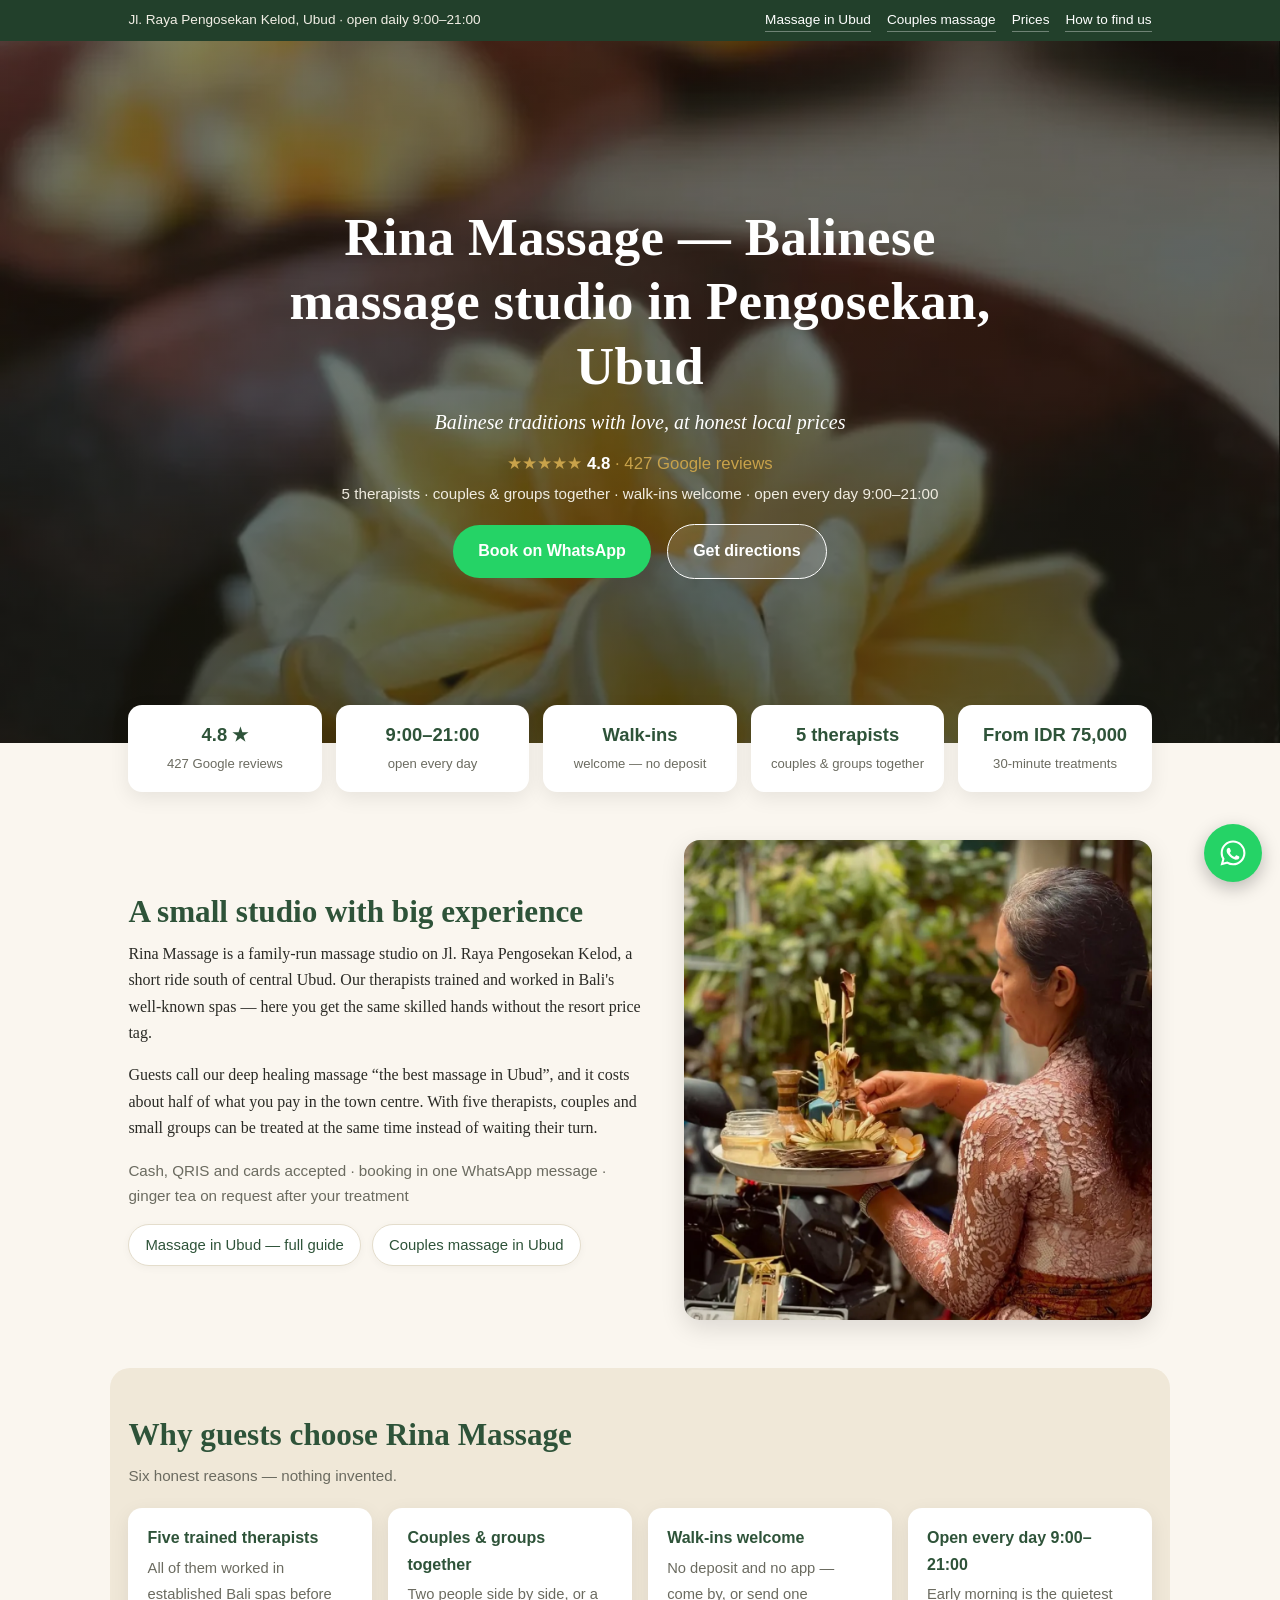
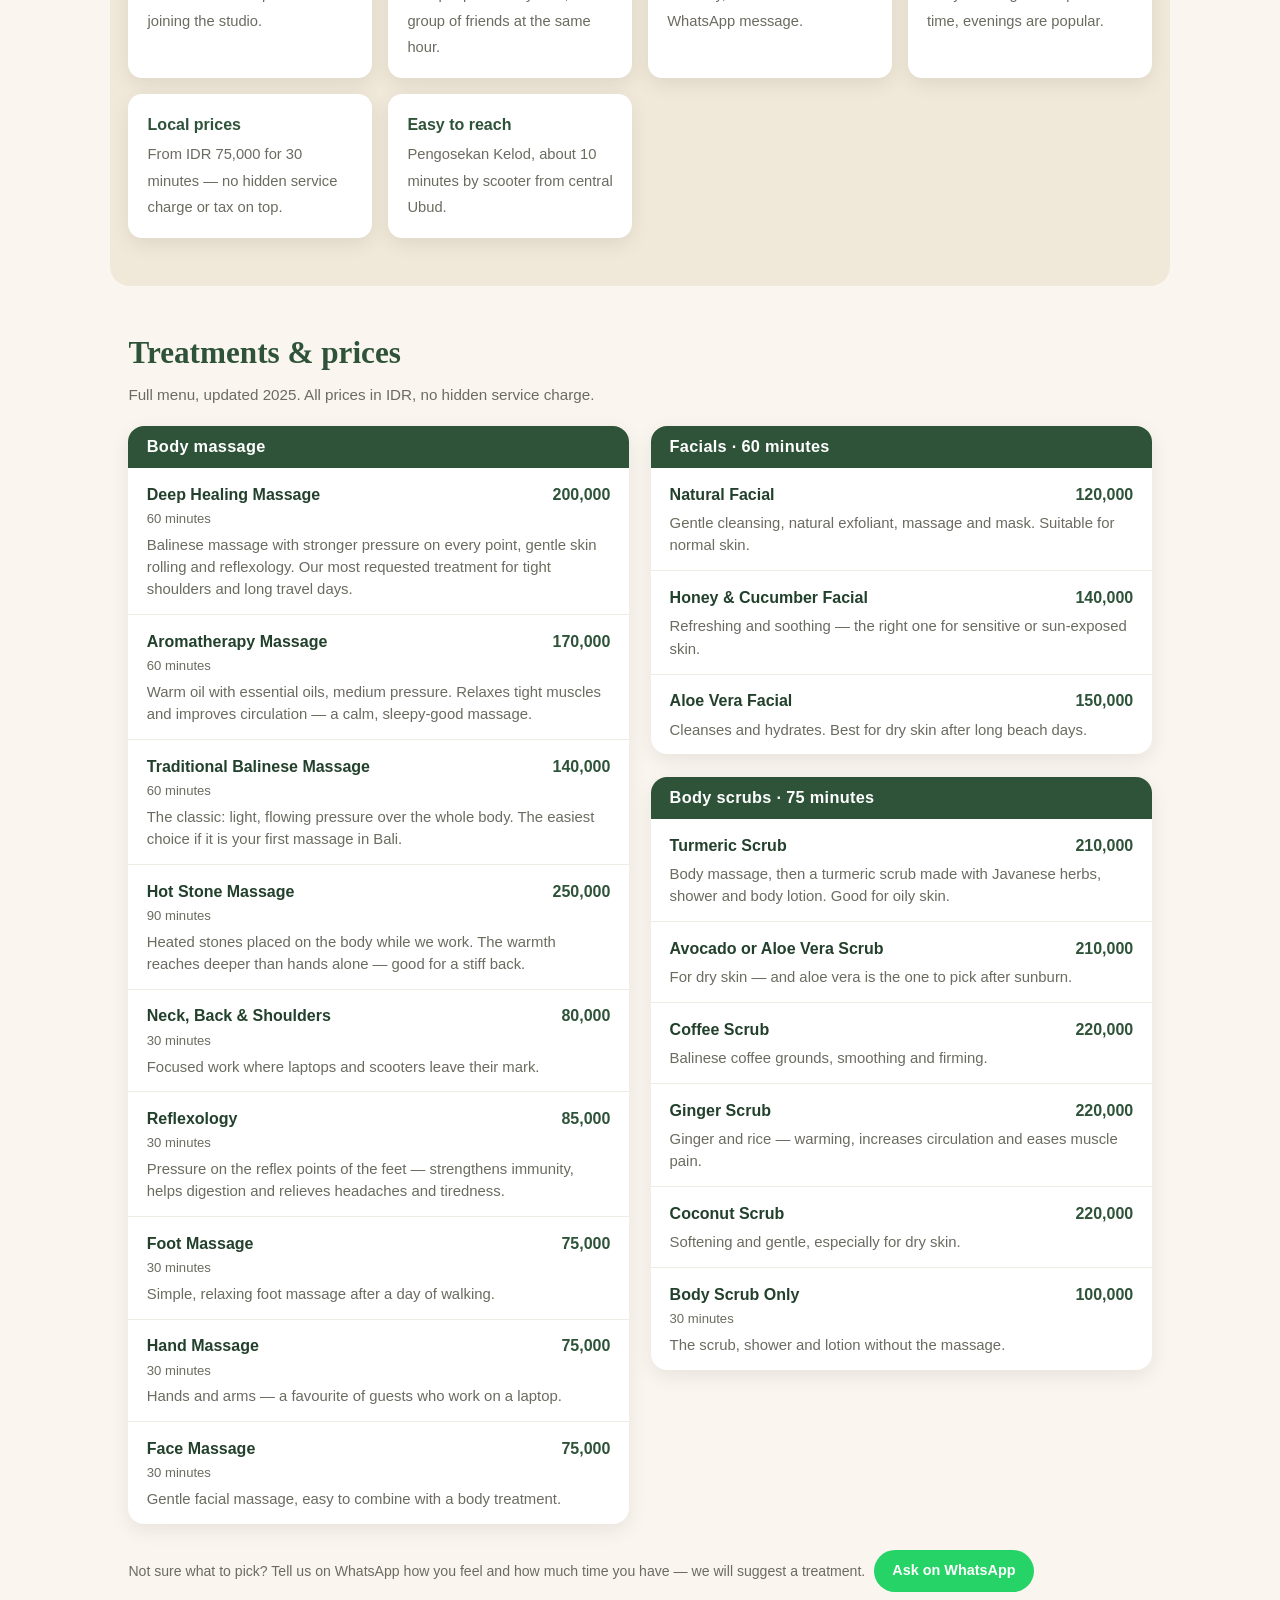
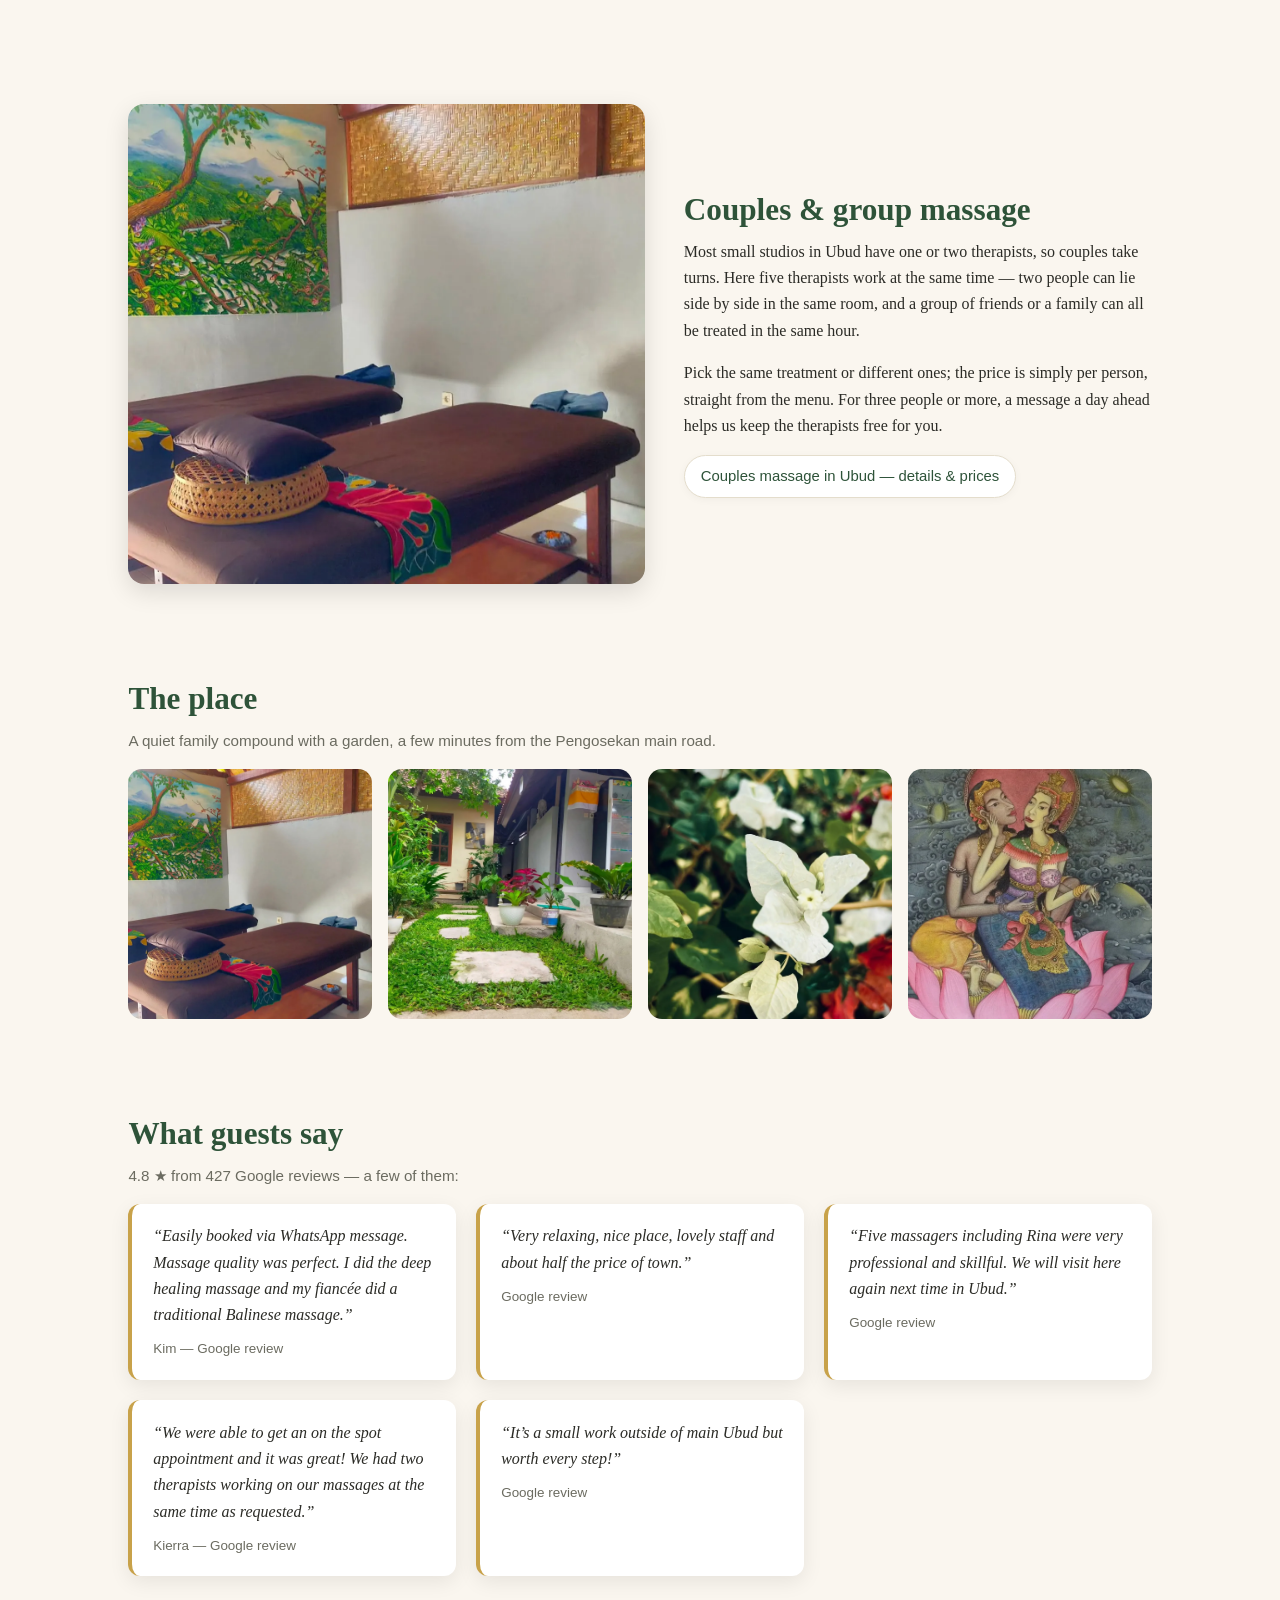
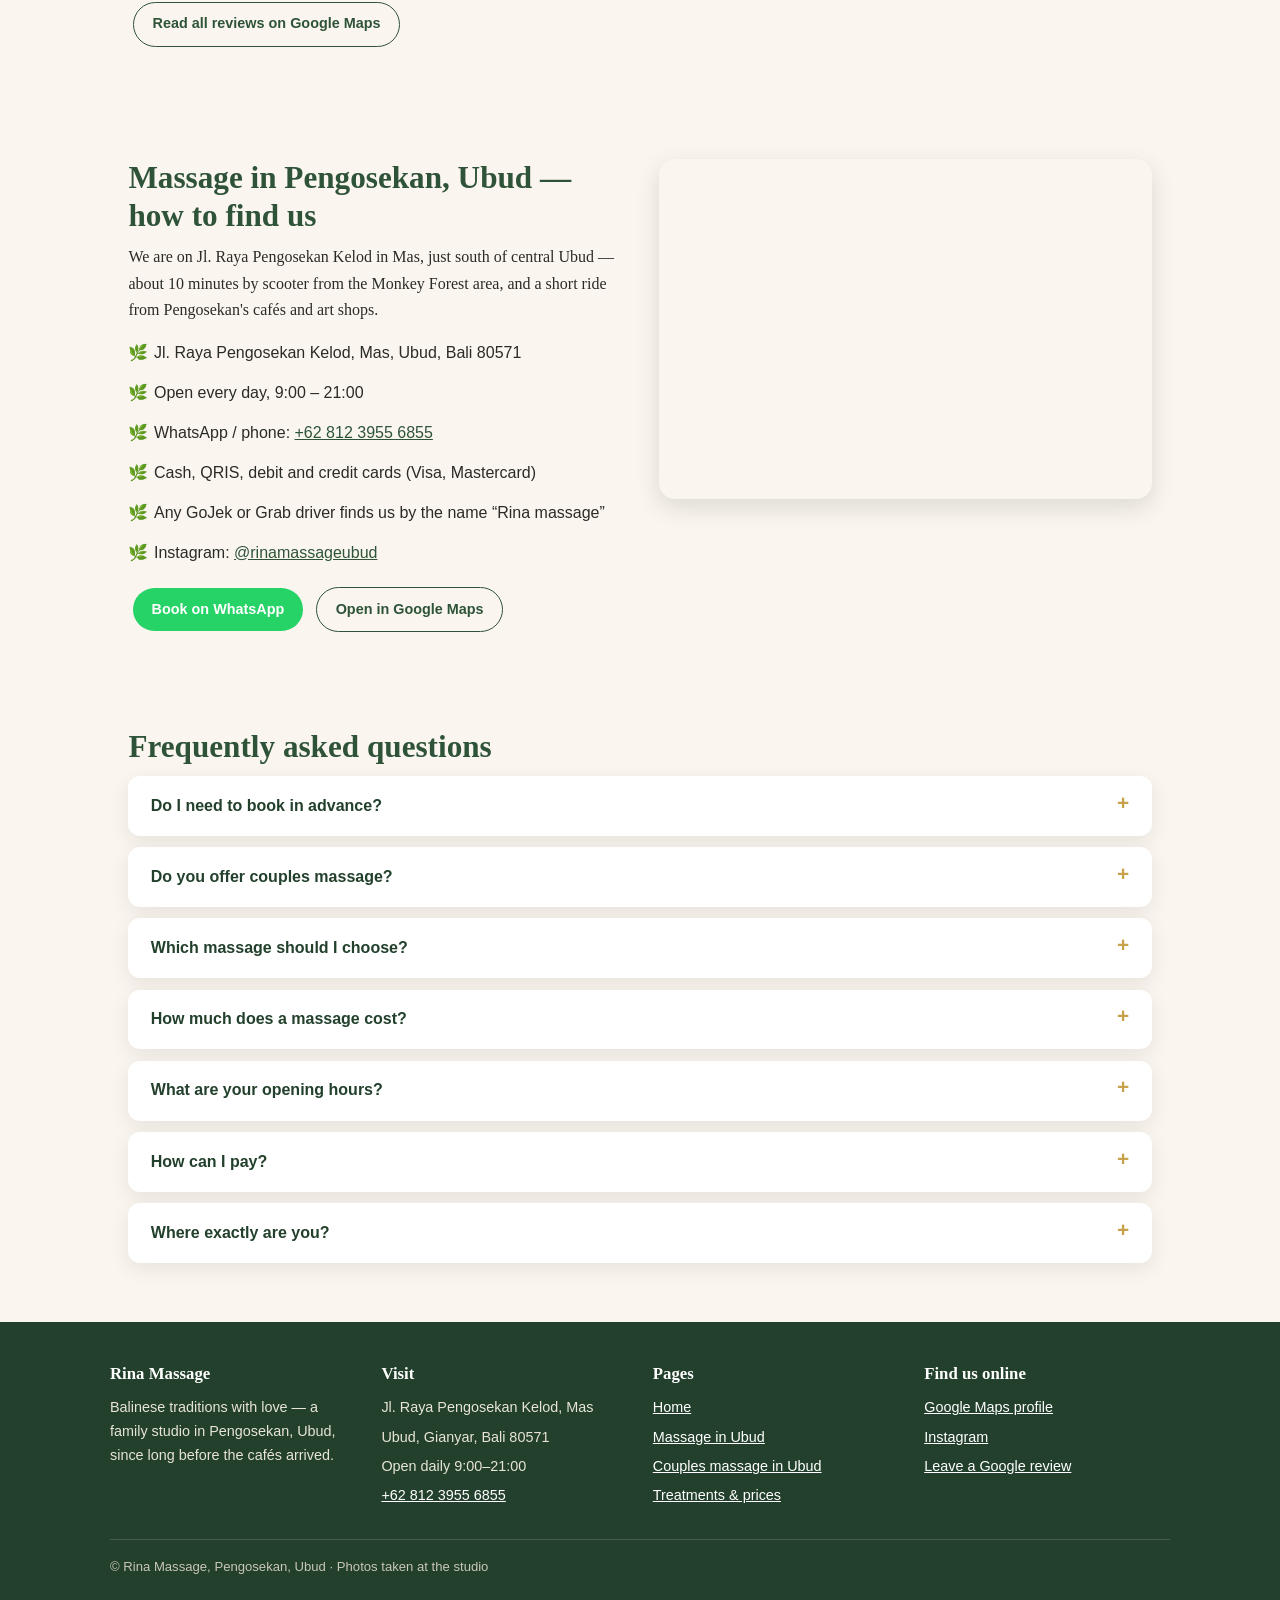
==== commit bda6bf38: "Add Search Console verification (file + meta tag), update review count to 427 Co-Authored-By: Claude" ====
--- a/index.html
+++ b/index.html
@@ -6,8 +6,9 @@
 <title>Rina Massage Ubud | Balinese Massage in Pengosekan — 4.8★</title>
 <meta name="description" content="Rina Massage in Pengosekan, Ubud. Balinese, deep healing, aromatherapy, hot stone, reflexology, facials and body scrubs from IDR 75,000. Five therapists — couples and groups together. Walk-ins daily 9:00–21:00, booking on WhatsApp.">
 <link rel="canonical" href="https://rinamassageubud.com/">
+<meta name="google-site-verification" content="mz3-fFnb5SrJSe4kbOwYHjdr4BPMPO_xIdW-t-42uR8">
 <meta property="og:title" content="Rina Massage Ubud — Balinese Massage in Pengosekan">
-<meta property="og:description" content="4.8★ from 421 Google reviews. Five experienced Balinese therapists, honest local prices, couples & groups welcome. Open daily 9:00–21:00.">
+<meta property="og:description" content="4.8★ from 427 Google reviews. Five experienced Balinese therapists, honest local prices, couples & groups welcome. Open daily 9:00–21:00.">
 <meta property="og:type" content="business.business">
 <meta property="og:url" content="https://rinamassageubud.com/">
 <meta property="og:image" content="https://rinamassageubud.com/img/rina-massage-ubud-frangipani.jpg">
@@ -43,7 +44,7 @@
     "dayOfWeek": ["Monday","Tuesday","Wednesday","Thursday","Friday","Saturday","Sunday"],
     "opens": "09:00", "closes": "21:00"
   },
-  "aggregateRating": { "@type": "AggregateRating", "ratingValue": "4.8", "reviewCount": "421" },
+  "aggregateRating": { "@type": "AggregateRating", "ratingValue": "4.8", "reviewCount": "427" },
   "sameAs": [
     "https://www.instagram.com/rinamassageubud/",
     "https://maps.app.goo.gl/XEnyNrB8rsMoHfEm6"
@@ -106,7 +107,7 @@
   <div>
     <h1>Rina Massage — Balinese massage studio in Pengosekan, Ubud</h1>
     <p class="tag">Balinese traditions with love, at honest local prices</p>
-    <p class="stars">★★★★★ <b>4.8</b> · 421 Google reviews</p>
+    <p class="stars">★★★★★ <b>4.8</b> · 427 Google reviews</p>
     <p class="facts">5 therapists · couples &amp; groups together · walk-ins welcome · open every day 9:00–21:00</p>
     <a class="cta wa" data-track="whatsapp-hero-home" href="https://wa.me/6281239556855?text=Hi%20Rina!%20I%20would%20like%20to%20book%20a%20massage." target="_blank" rel="noopener">Book on WhatsApp</a>
     <a class="cta map" data-track="maps-hero-home" href="https://maps.app.goo.gl/XEnyNrB8rsMoHfEm6" target="_blank" rel="noopener">Get directions</a>
@@ -114,7 +115,7 @@
 </header>
 
 <div class="badges">
-  <div class="badge"><b>4.8 ★</b><span>421 Google reviews</span></div>
+  <div class="badge"><b>4.8 ★</b><span>427 Google reviews</span></div>
   <div class="badge"><b>9:00–21:00</b><span>open every day</span></div>
   <div class="badge"><b>Walk-ins</b><span>welcome — no deposit</span></div>
   <div class="badge"><b>5 therapists</b><span>couples &amp; groups together</span></div>
@@ -287,7 +288,7 @@
 
 <section>
   <h2>What guests say</h2>
-  <p class="sub">4.8 ★ from 421 Google reviews — a few of them:</p>
+  <p class="sub">4.8 ★ from 427 Google reviews — a few of them:</p>
   <div class="quotes">
     <blockquote>“Easily booked via WhatsApp message. Massage quality was perfect. I did the deep healing massage and my fiancée did a traditional Balinese massage.”<footer>Kim — Google review</footer></blockquote>
     <blockquote>“Very relaxing, nice place, lovely staff and about half the price of town.”<footer>Google review</footer></blockquote>
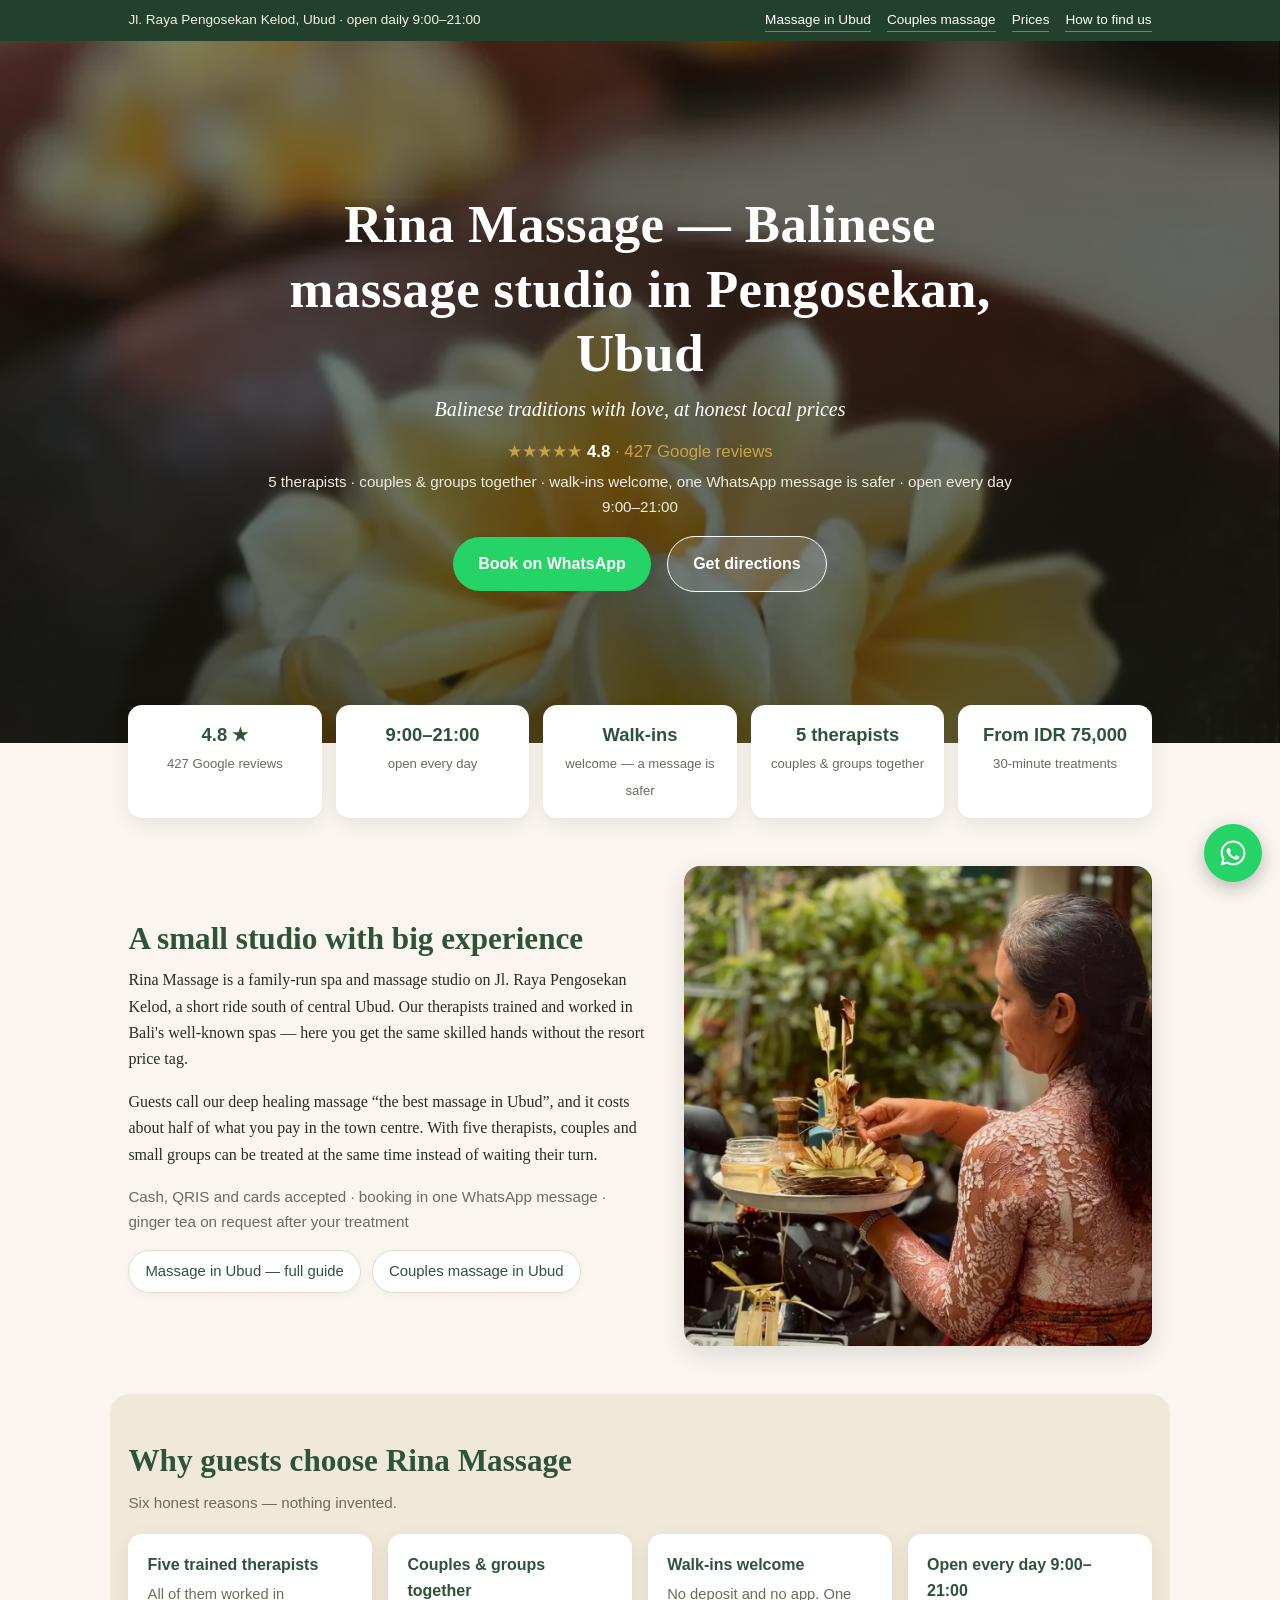
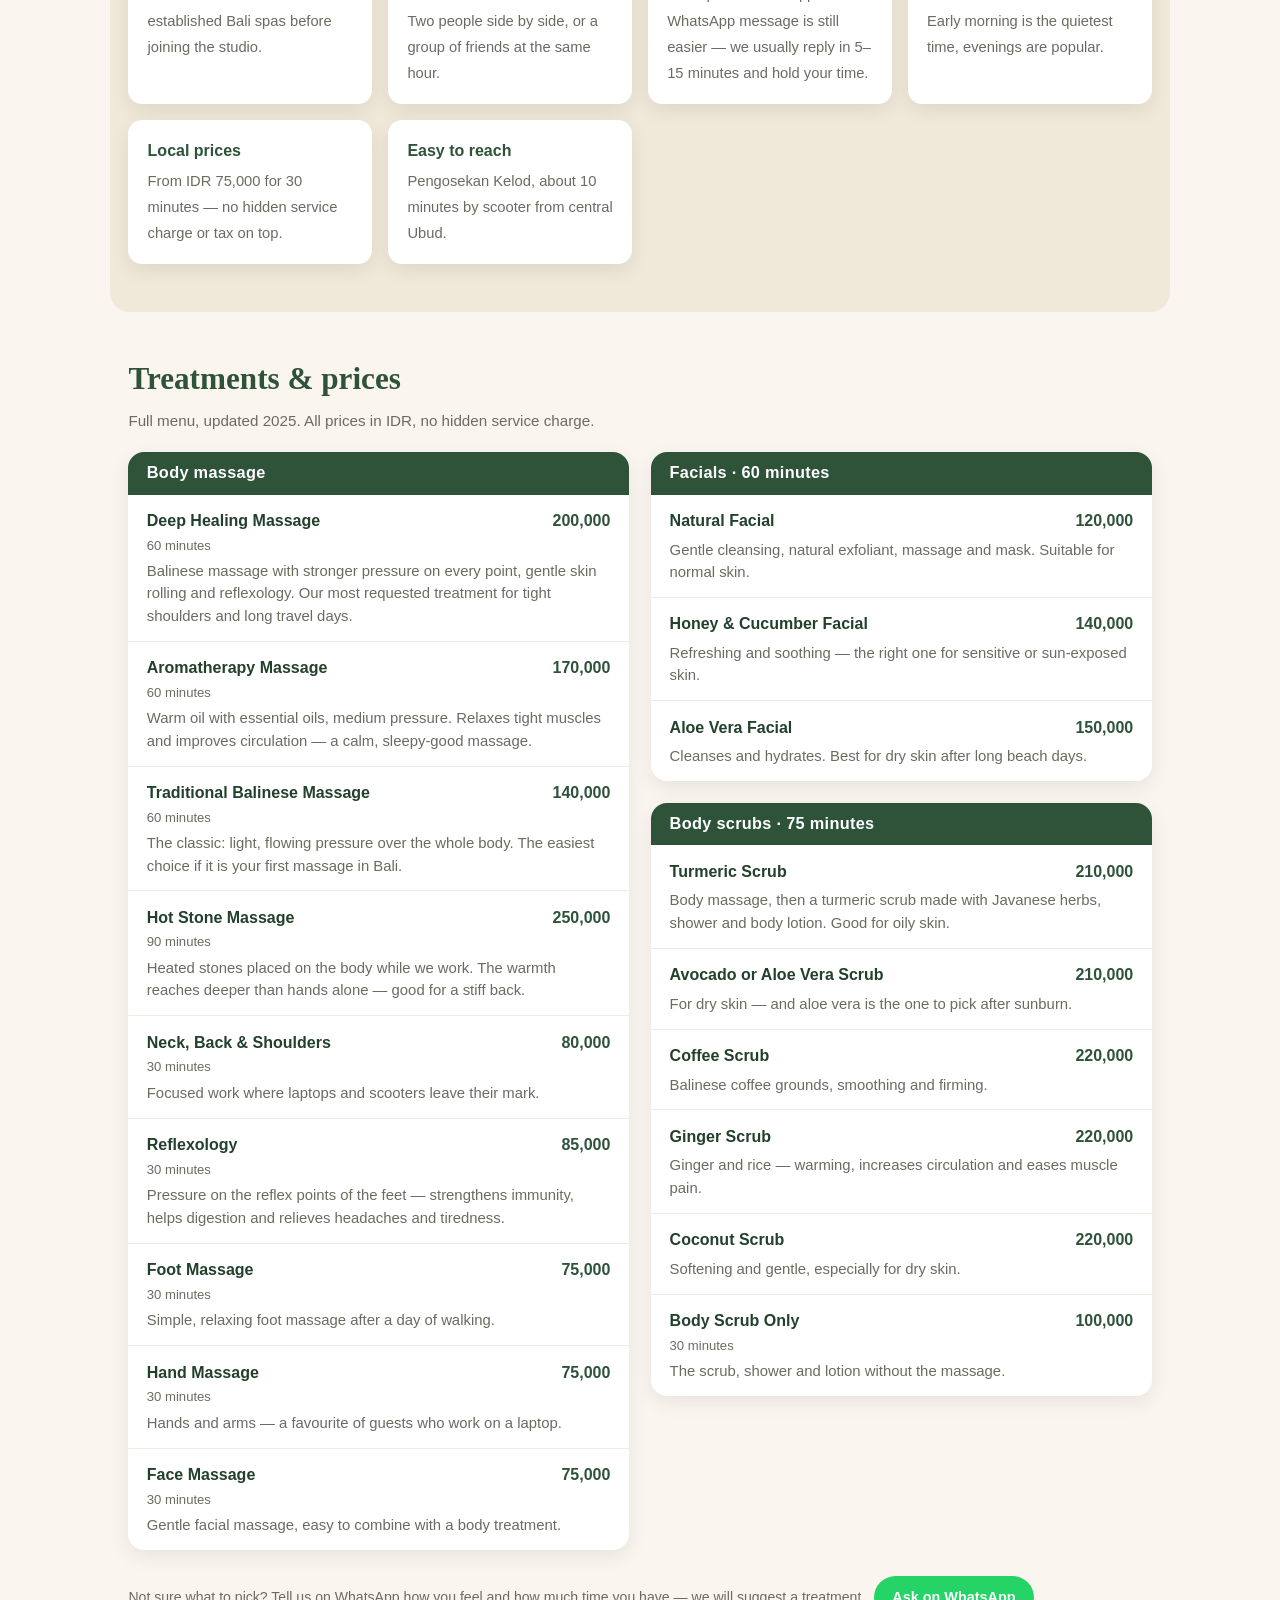
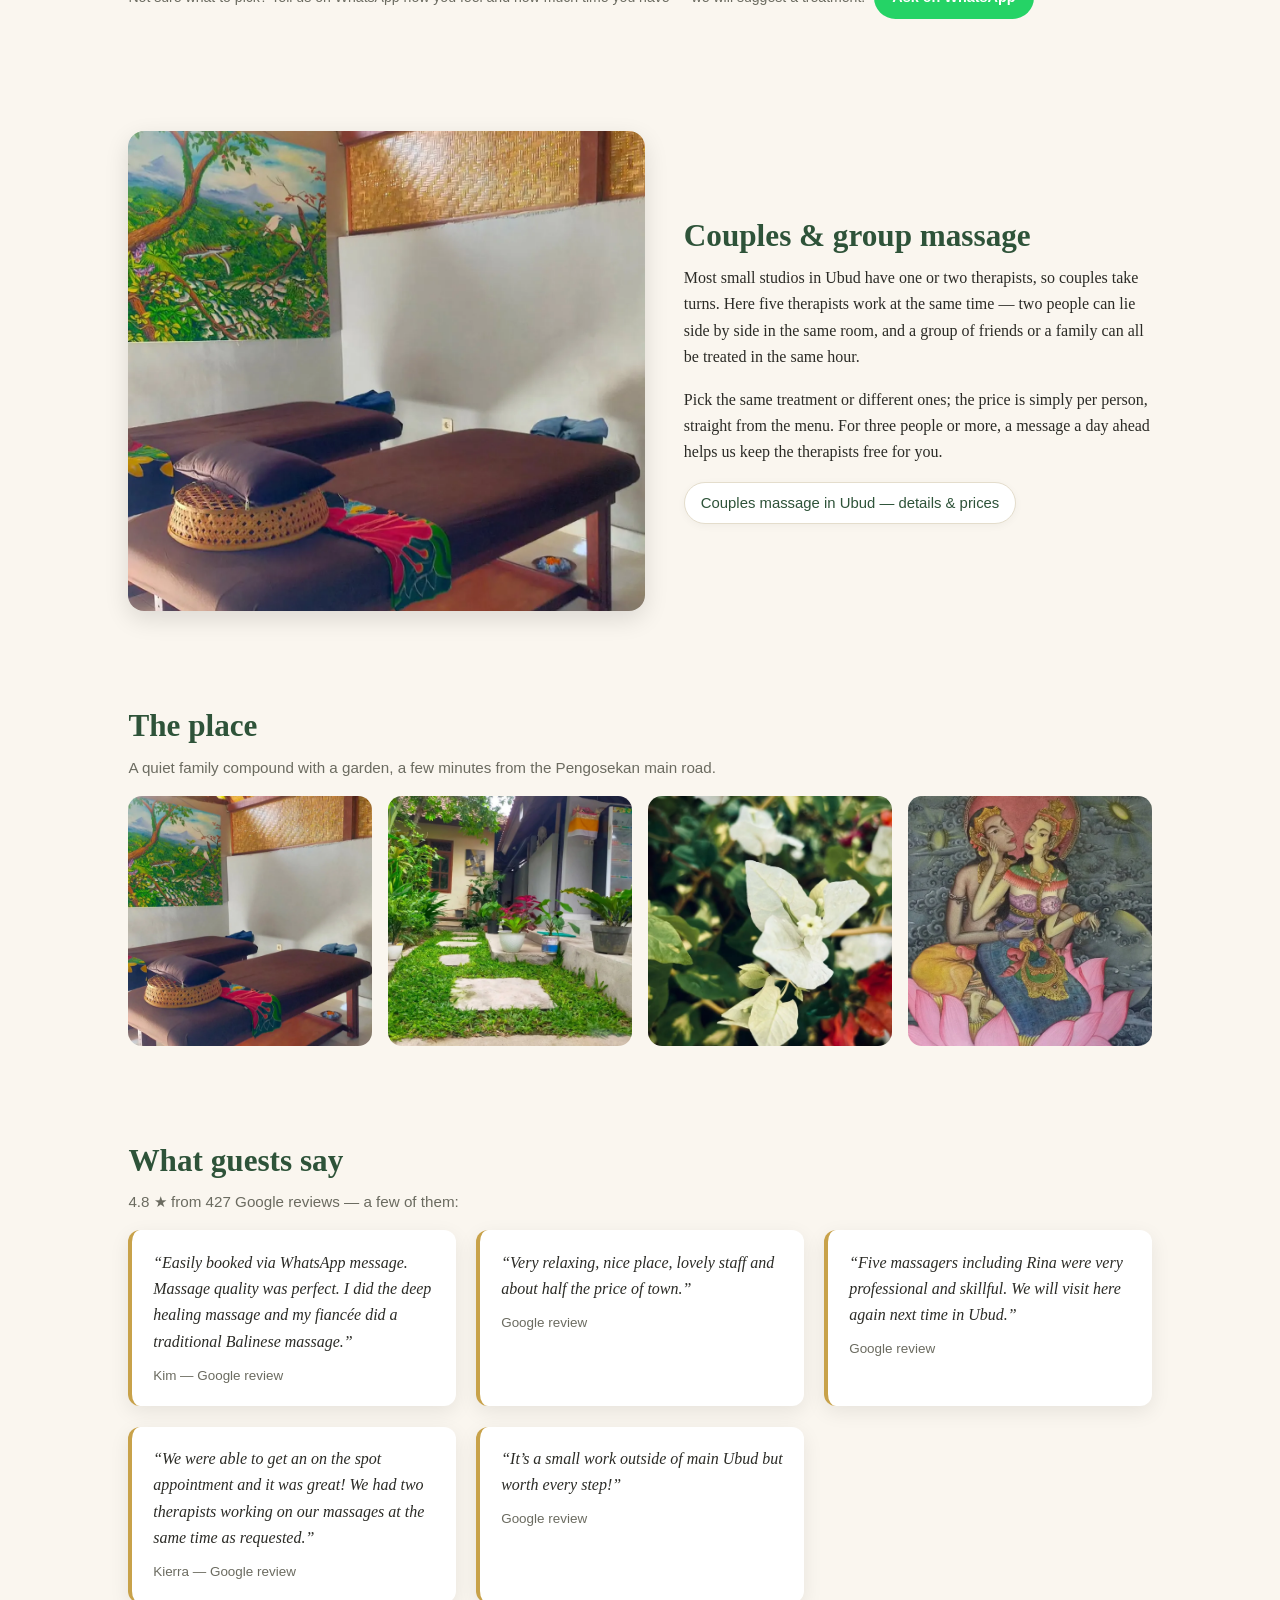
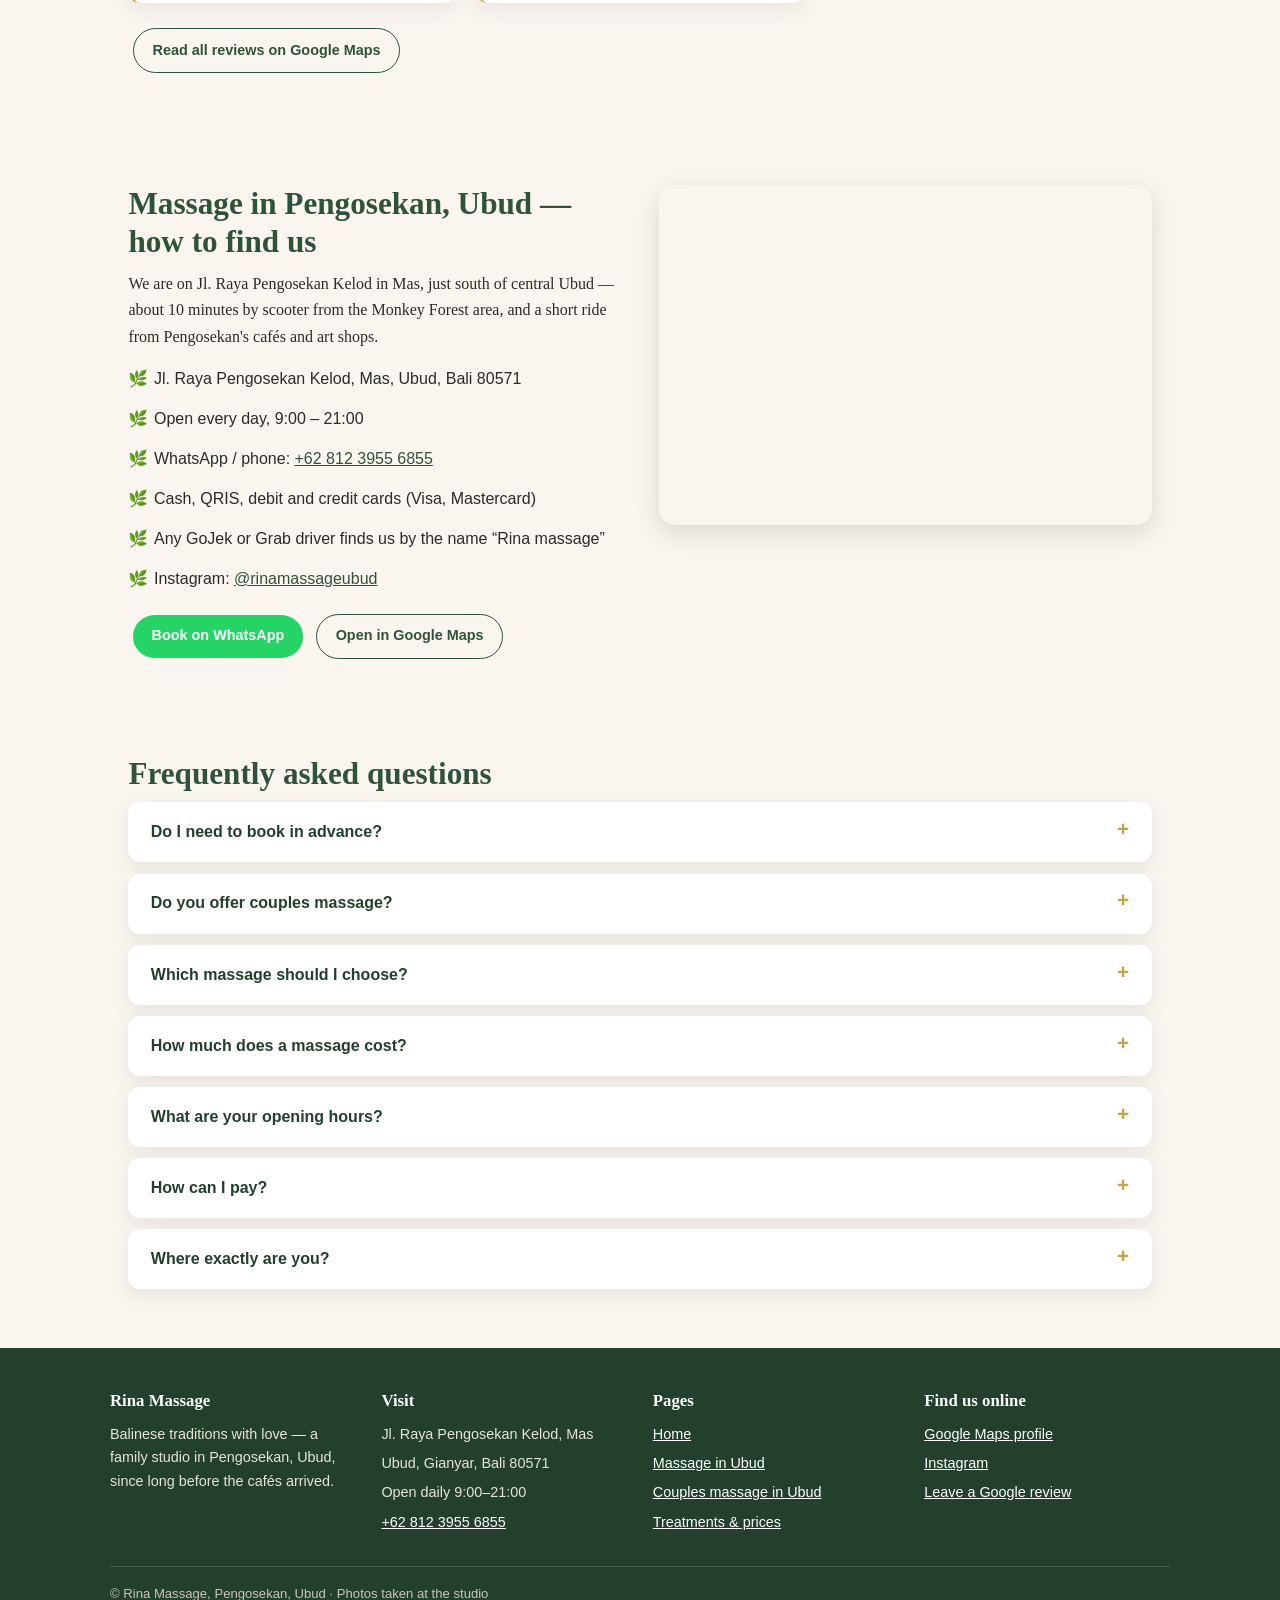
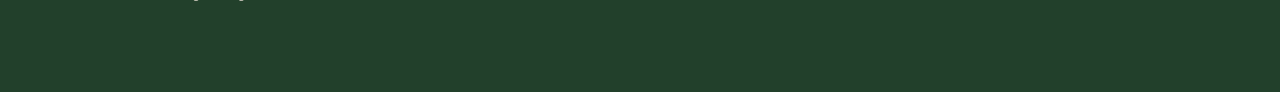
==== commit 86ad08be: "Nudge guests toward WhatsApp booking; keep walk-ins welcome; add spa wording - home, /massage-ubud/," ====
--- a/index.html
+++ b/index.html
@@ -4,7 +4,7 @@
 <meta charset="UTF-8">
 <meta name="viewport" content="width=device-width, initial-scale=1.0">
 <title>Rina Massage Ubud | Balinese Massage in Pengosekan — 4.8★</title>
-<meta name="description" content="Rina Massage in Pengosekan, Ubud. Balinese, deep healing, aromatherapy, hot stone, reflexology, facials and body scrubs from IDR 75,000. Five therapists — couples and groups together. Walk-ins daily 9:00–21:00, booking on WhatsApp.">
+<meta name="description" content="Rina Massage in Pengosekan, Ubud. Balinese, deep healing, aromatherapy, hot stone, reflexology, facials and body scrubs from IDR 75,000. Five therapists — couples and groups together. Open daily 9:00–21:00; book in one WhatsApp message, walk-ins welcome too.">
 <link rel="canonical" href="https://rinamassageubud.com/">
 <meta name="google-site-verification" content="mz3-fFnb5SrJSe4kbOwYHjdr4BPMPO_xIdW-t-42uR8">
 <meta property="og:title" content="Rina Massage Ubud — Balinese Massage in Pengosekan">
@@ -22,7 +22,7 @@
   "@id": "https://rinamassageubud.com/#business",
   "name": "Rina Massage",
   "alternateName": "Rina massage Ubud",
-  "description": "Family-run Balinese massage studio in Pengosekan, Ubud. Five therapists, couples and groups treated at the same time, walk-ins welcome.",
+  "description": "Family-run Balinese spa and massage studio in Pengosekan, Ubud. Five therapists, couples and groups treated at the same time. Walk-ins are welcome, and one WhatsApp message holds your time.",
   "image": "https://rinamassageubud.com/img/rina-massage-ubud-massage-room.jpg",
   "url": "https://rinamassageubud.com/",
   "telephone": "+6281239556855",
@@ -44,7 +44,6 @@
     "dayOfWeek": ["Monday","Tuesday","Wednesday","Thursday","Friday","Saturday","Sunday"],
     "opens": "09:00", "closes": "21:00"
   },
-  "aggregateRating": { "@type": "AggregateRating", "ratingValue": "4.8", "reviewCount": "427" },
   "sameAs": [
     "https://www.instagram.com/rinamassageubud/",
     "https://maps.app.goo.gl/XEnyNrB8rsMoHfEm6"
@@ -80,7 +79,7 @@
   "@context": "https://schema.org",
   "@type": "FAQPage",
   "mainEntity": [
-    {"@type":"Question","name":"Do I need to book in advance?","acceptedAnswer":{"@type":"Answer","text":"Walk-ins are welcome. For a specific time — especially between 11:00 and 13:00 — a quick WhatsApp message to +62 812 3955 6855 makes sure a therapist is free when you arrive."}},
+    {"@type":"Question","name":"Do I need to book in advance?","acceptedAnswer":{"@type":"Answer","text":"Walk-ins are welcome and usually work fine for one person outside the busy hours. A WhatsApp message to +62 812 3955 6855 is simply easier: we normally confirm within 5-15 minutes and keep a therapist free for you. Around 11:00-13:00, in the early evening, or if you are two or more people, we may already be full and have to ask walk-in guests to come back later."}},
     {"@type":"Question","name":"Do you offer couples massage in Ubud?","acceptedAnswer":{"@type":"Answer","text":"Yes. We have five therapists, so a couple can be treated side by side at the same time, and small groups can book together too."}},
     {"@type":"Question","name":"Which massage should I choose?","acceptedAnswer":{"@type":"Answer","text":"Traditional Balinese massage uses light, flowing pressure and is the easiest first choice. Deep Healing Massage works deeper into tight muscles. Hot Stone adds warm stones for stiff backs and shoulders. Reflexology focuses on the feet and is perfect after a long day of walking."}},
     {"@type":"Question","name":"Where are you located?","acceptedAnswer":{"@type":"Answer","text":"Jl. Raya Pengosekan Kelod, Mas, Ubud, Bali 80571 — about 10 minutes by scooter south of central Ubud, near the Pengosekan road. Any GoJek or Grab driver finds us by the name Rina massage."}},
@@ -108,7 +107,7 @@
     <h1>Rina Massage — Balinese massage studio in Pengosekan, Ubud</h1>
     <p class="tag">Balinese traditions with love, at honest local prices</p>
     <p class="stars">★★★★★ <b>4.8</b> · 427 Google reviews</p>
-    <p class="facts">5 therapists · couples &amp; groups together · walk-ins welcome · open every day 9:00–21:00</p>
+    <p class="facts">5 therapists · couples &amp; groups together · walk-ins welcome, one WhatsApp message is safer · open every day 9:00–21:00</p>
     <a class="cta wa" data-track="whatsapp-hero-home" href="https://wa.me/6281239556855?text=Hi%20Rina!%20I%20would%20like%20to%20book%20a%20massage." target="_blank" rel="noopener">Book on WhatsApp</a>
     <a class="cta map" data-track="maps-hero-home" href="https://maps.app.goo.gl/XEnyNrB8rsMoHfEm6" target="_blank" rel="noopener">Get directions</a>
   </div>
@@ -117,7 +116,7 @@
 <div class="badges">
   <div class="badge"><b>4.8 ★</b><span>427 Google reviews</span></div>
   <div class="badge"><b>9:00–21:00</b><span>open every day</span></div>
-  <div class="badge"><b>Walk-ins</b><span>welcome — no deposit</span></div>
+  <div class="badge"><b>Walk-ins</b><span>welcome — a message is safer</span></div>
   <div class="badge"><b>5 therapists</b><span>couples &amp; groups together</span></div>
   <div class="badge"><b>From IDR 75,000</b><span>30-minute treatments</span></div>
 </div>
@@ -125,7 +124,7 @@
 <section class="split">
   <div>
     <h2>A small studio with big experience</h2>
-    <p>Rina Massage is a family-run massage studio on Jl. Raya Pengosekan Kelod, a short ride south of central Ubud. Our therapists trained and worked in Bali's well-known spas — here you get the same skilled hands without the resort price tag.</p>
+    <p>Rina Massage is a family-run spa and massage studio on Jl. Raya Pengosekan Kelod, a short ride south of central Ubud. Our therapists trained and worked in Bali's well-known spas — here you get the same skilled hands without the resort price tag.</p>
     <p>Guests call our deep healing massage “the best massage in Ubud”, and it costs about half of what you pay in the town centre. With five therapists, couples and small groups can be treated at the same time instead of waiting their turn.</p>
     <p class="sub">Cash, QRIS and cards accepted · booking in one WhatsApp message · ginger tea on request after your treatment</p>
     <div class="pagelinks">
@@ -146,7 +145,7 @@
   <div class="why-grid">
     <div class="why-item"><b>Five trained therapists</b><span>All of them worked in established Bali spas before joining the studio.</span></div>
     <div class="why-item"><b>Couples &amp; groups together</b><span>Two people side by side, or a group of friends at the same hour.</span></div>
-    <div class="why-item"><b>Walk-ins welcome</b><span>No deposit and no app — come by, or send one WhatsApp message.</span></div>
+    <div class="why-item"><b>Walk-ins welcome</b><span>No deposit and no app. One WhatsApp message is still easier — we usually reply in 5–15 minutes and hold your time.</span></div>
     <div class="why-item"><b>Open every day 9:00–21:00</b><span>Early morning is the quietest time, evenings are popular.</span></div>
     <div class="why-item"><b>Local prices</b><span>From IDR 75,000 for 30 minutes — no hidden service charge or tax on top.</span></div>
     <div class="why-item"><b>Easy to reach</b><span>Pengosekan Kelod, about 10 minutes by scooter from central Ubud.</span></div>
@@ -322,7 +321,7 @@
 
 <section class="faq">
   <h2>Frequently asked questions</h2>
-  <details><summary>Do I need to book in advance?</summary><div class="answer"><p>Walk-ins are welcome. For a specific time — especially between 11:00 and 13:00 — send a quick WhatsApp message and we will keep a therapist free for you.</p></div></details>
+  <details><summary>Do I need to book in advance?</summary><div class="answer"><p>Walk-ins are welcome, and for one person outside the busy hours it usually works straight away.</p><p>A WhatsApp message is simply easier: we normally confirm within 5–15 minutes and keep a therapist free for you — no deposit, no app. Around 11:00–13:00 and in the early evening, or if you are two or more people, we may already be full and have to ask walk-in guests to come back later.</p></div></details>
   <details><summary>Do you offer couples massage?</summary><div class="answer"><p>Yes. With five therapists a couple can be treated side by side at the same time, and small groups can book together. <a href="/couples-massage-ubud/">More about couples massage</a>.</p></div></details>
   <details><summary>Which massage should I choose?</summary><div class="answer"><p><b>Traditional Balinese</b> — light flowing pressure, the easiest first choice. <b>Deep Healing</b> — deeper work on tight muscles. <b>Hot Stone</b> — warm stones for a stiff back and shoulders. <b>Reflexology</b> — feet only, perfect after a day of walking.</p><p><a href="/massage-ubud/">See the full comparison</a>.</p></div></details>
   <details><summary>How much does a massage cost?</summary><div class="answer"><p>30-minute treatments start at IDR 75,000. A one-hour traditional Balinese massage is IDR 140,000, Deep Healing IDR 200,000, and a 90-minute Hot Stone Massage IDR 250,000. No service charge is added.</p></div></details>
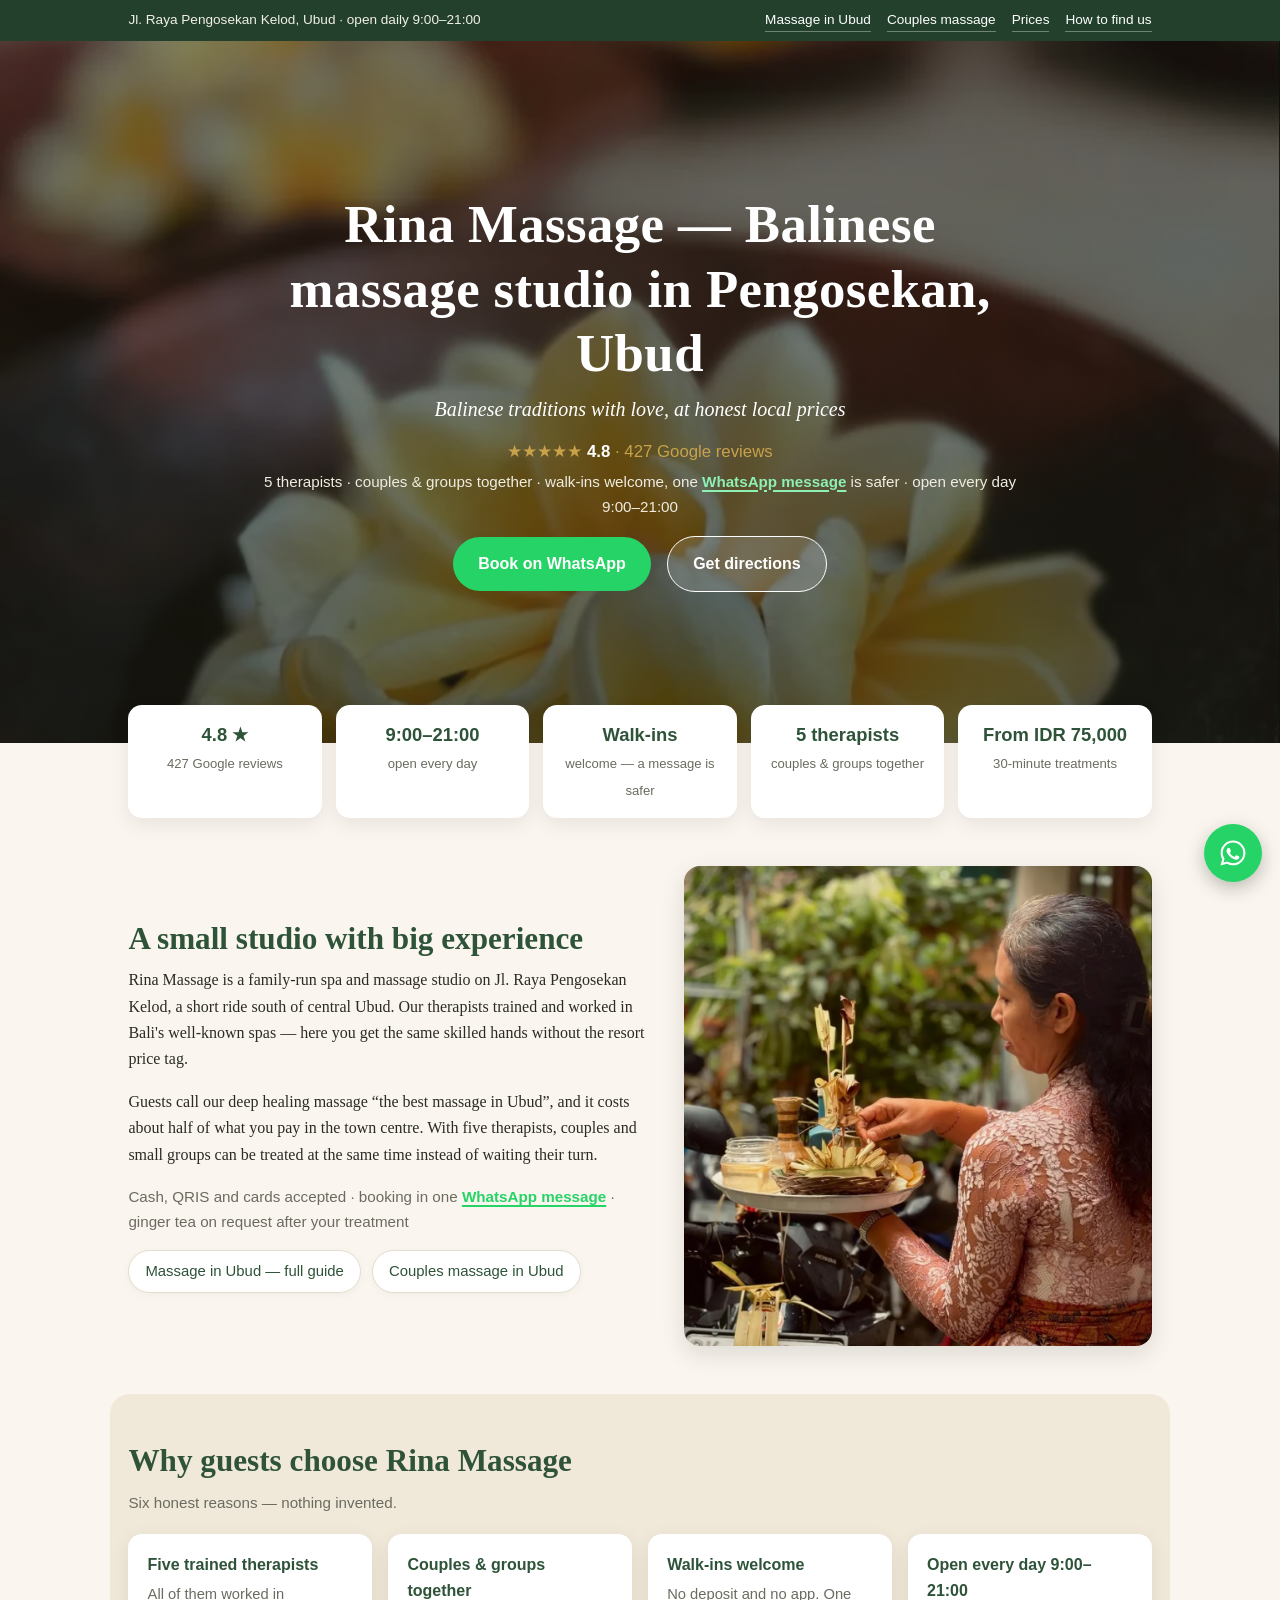
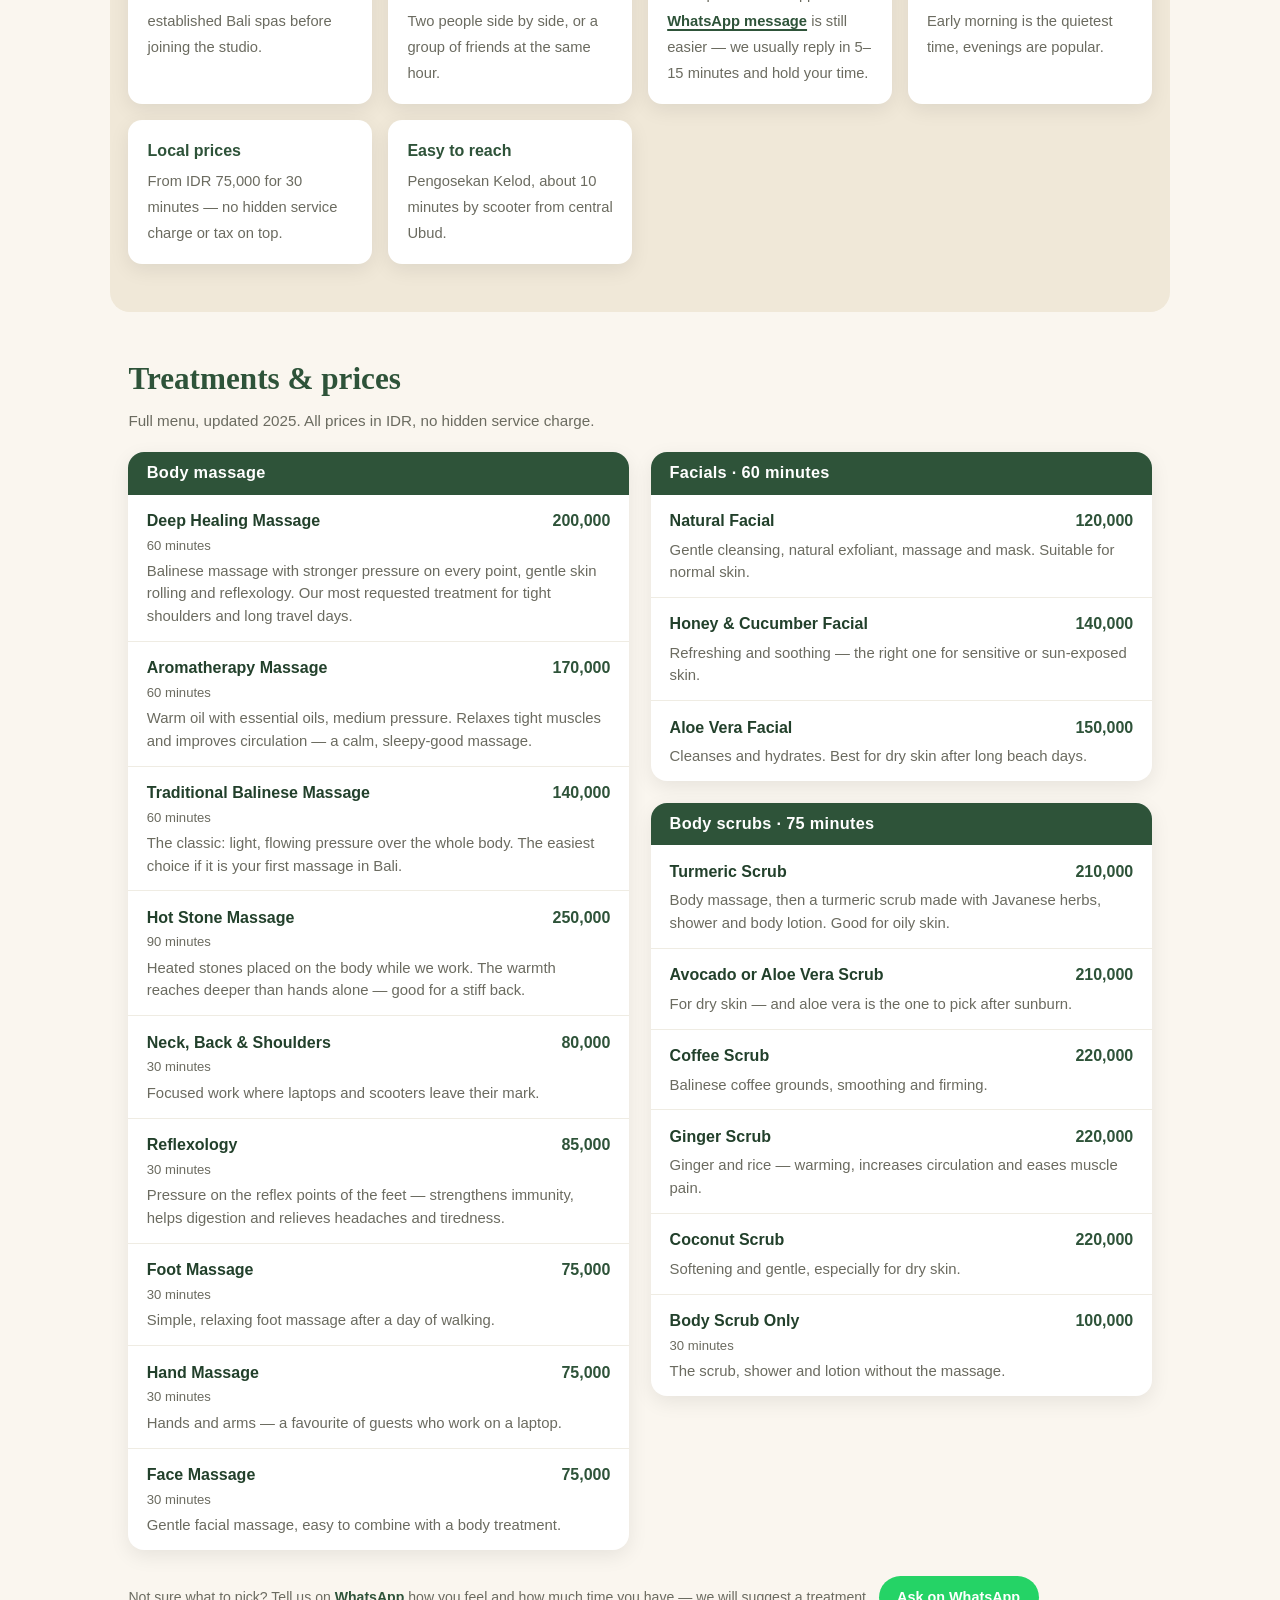
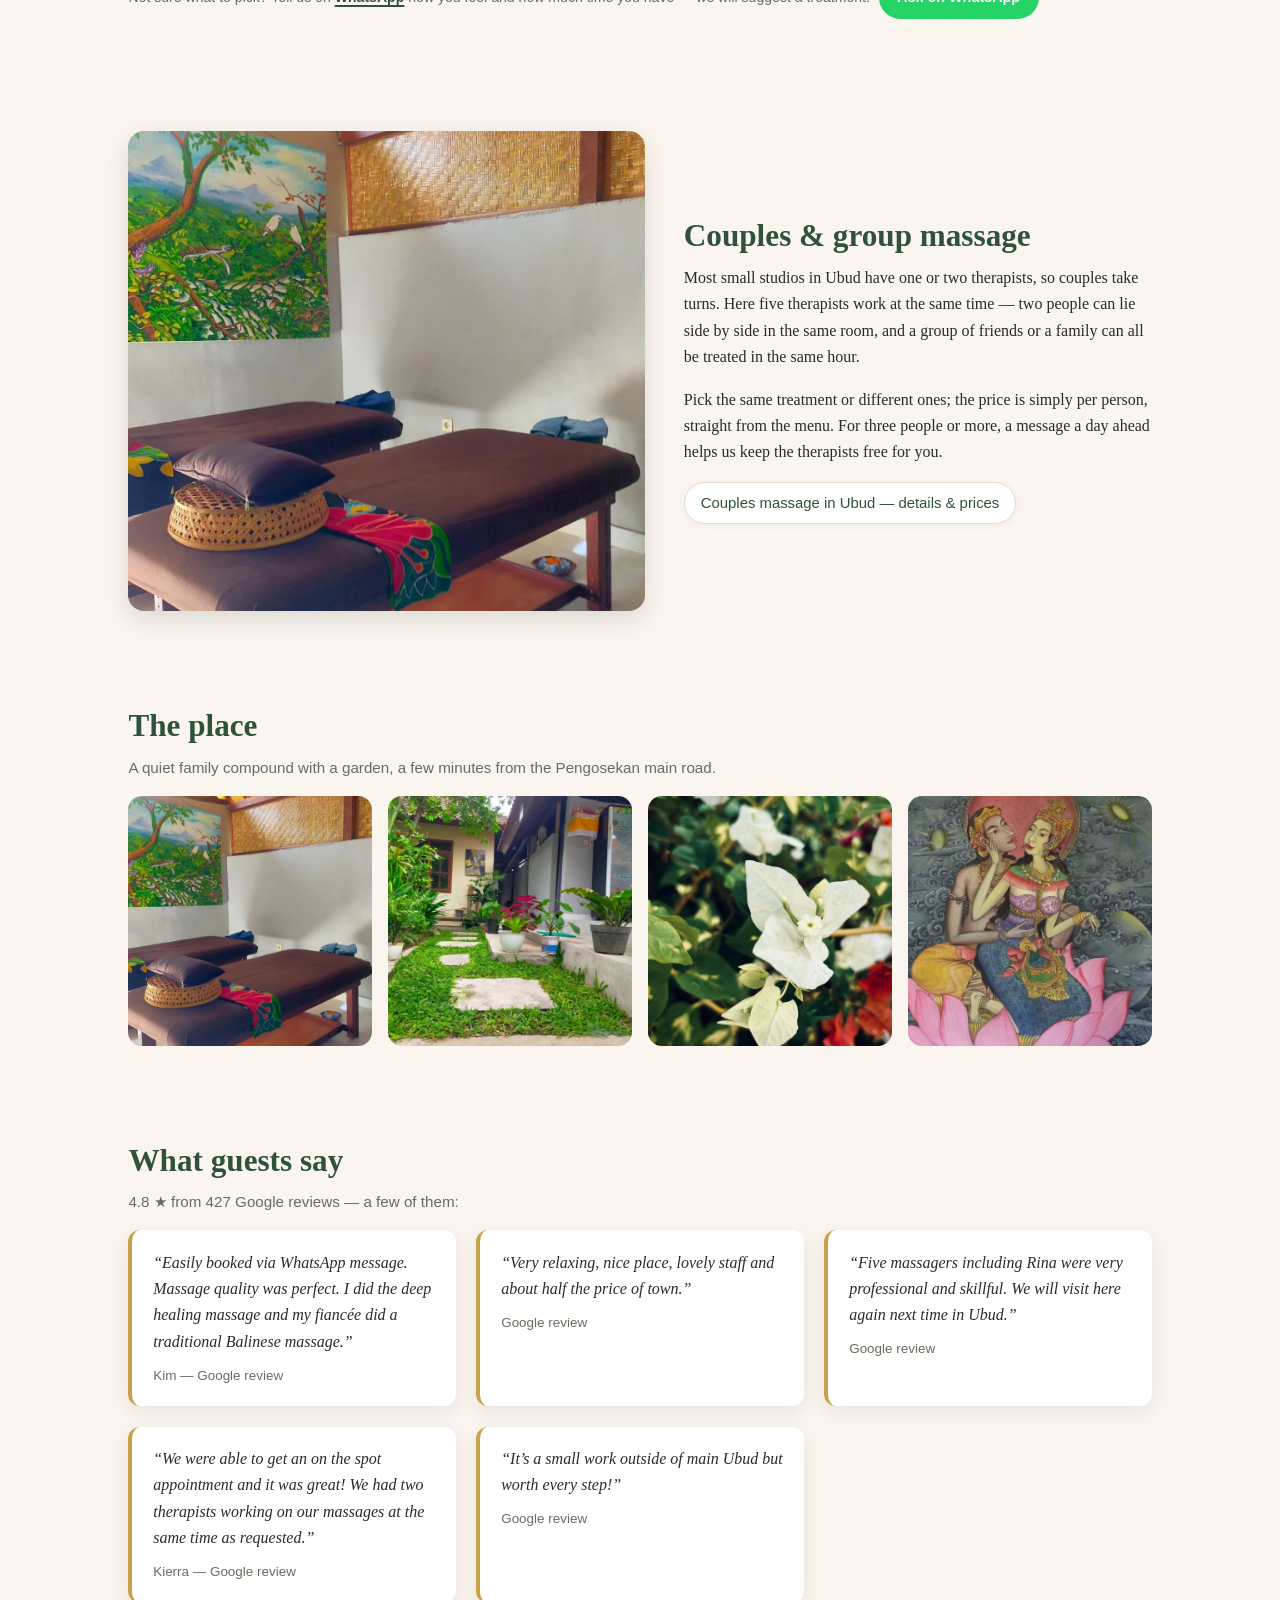
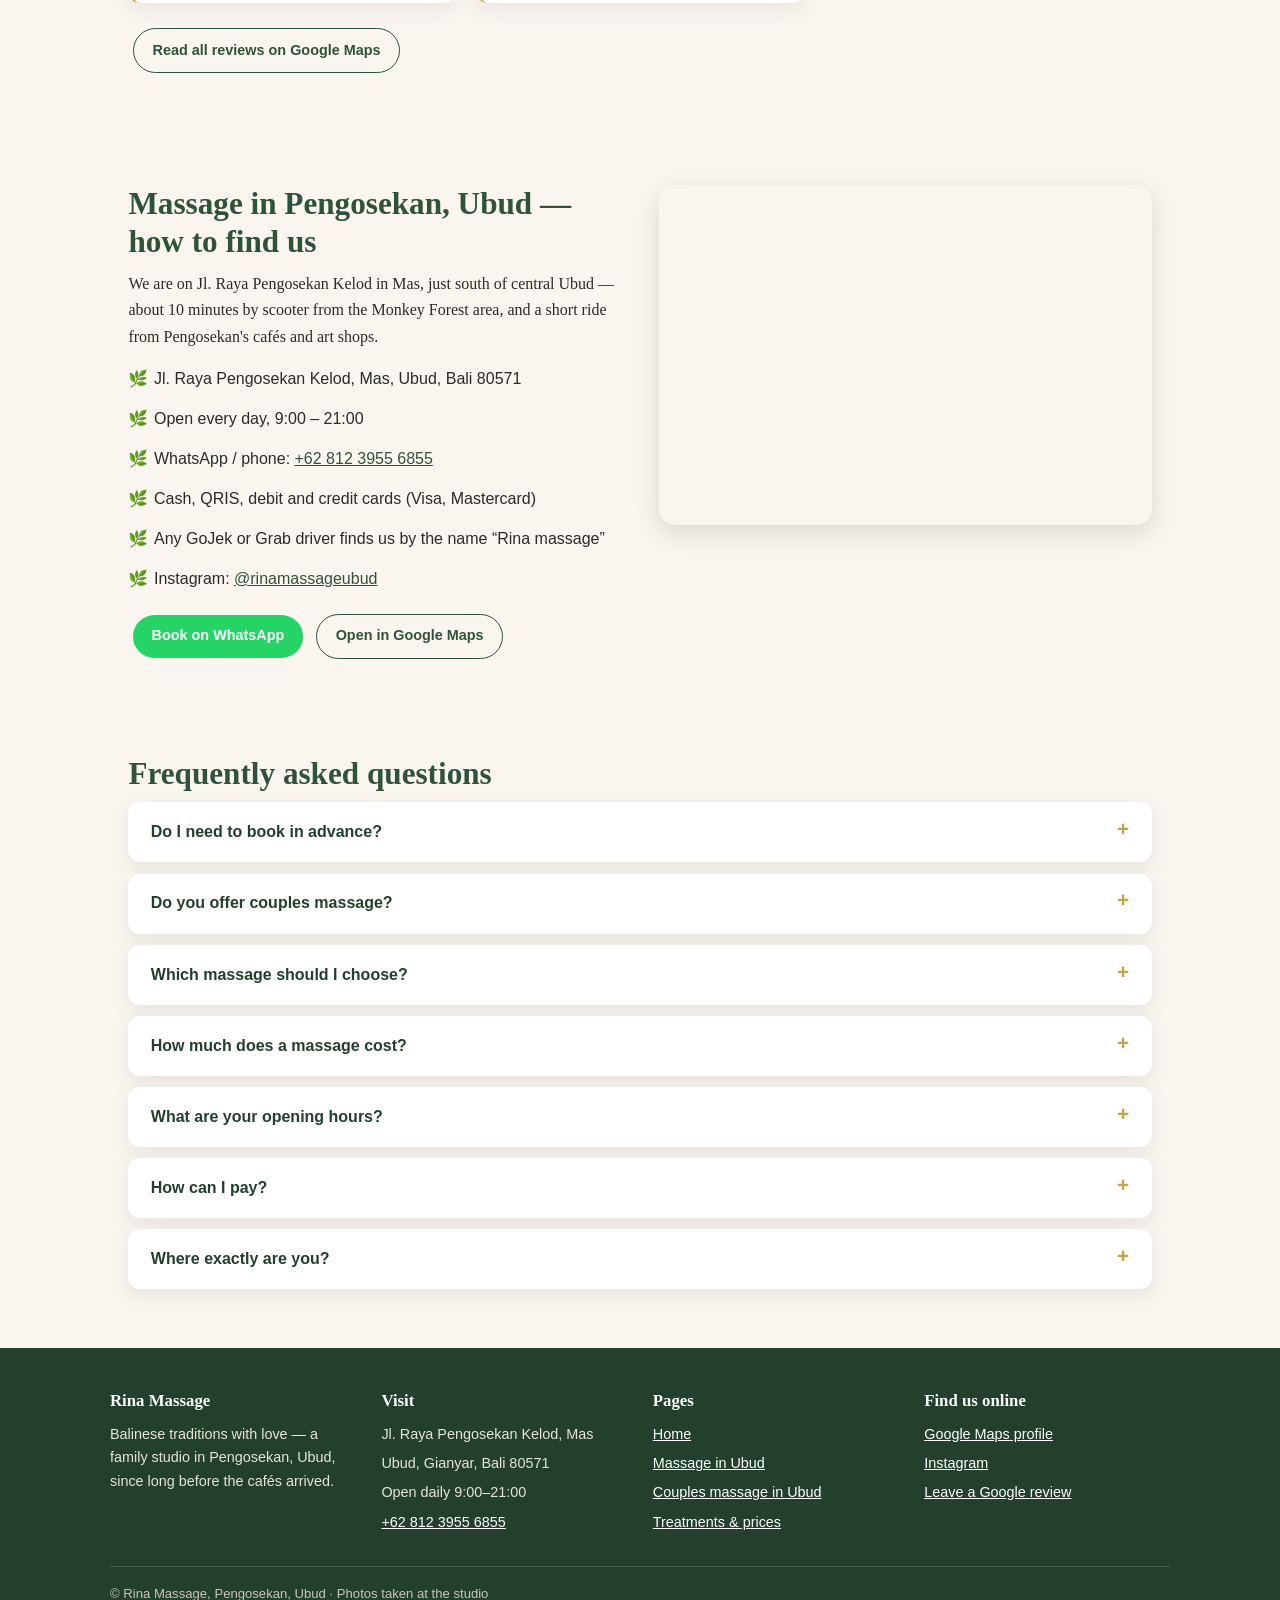
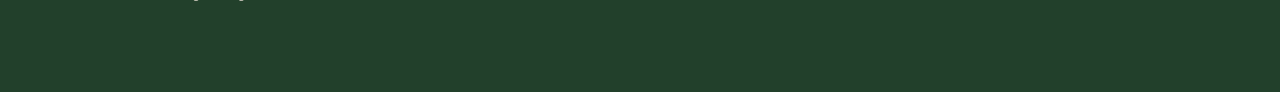
==== commit c15a8af1: "Make inline WhatsApp mentions tappable links to the chat 9 inline links across the three pages (hero" ====
--- a/index.html
+++ b/index.html
@@ -107,7 +107,7 @@
     <h1>Rina Massage — Balinese massage studio in Pengosekan, Ubud</h1>
     <p class="tag">Balinese traditions with love, at honest local prices</p>
     <p class="stars">★★★★★ <b>4.8</b> · 427 Google reviews</p>
-    <p class="facts">5 therapists · couples &amp; groups together · walk-ins welcome, one WhatsApp message is safer · open every day 9:00–21:00</p>
+    <p class="facts">5 therapists · couples &amp; groups together · walk-ins welcome, one <a class="walink" data-track="whatsapp-inline-hero-home" href="https://wa.me/6281239556855?text=Hi%20Rina!%20I%20would%20like%20to%20book%20a%20massage." target="_blank" rel="noopener">WhatsApp message</a> is safer · open every day 9:00–21:00</p>
     <a class="cta wa" data-track="whatsapp-hero-home" href="https://wa.me/6281239556855?text=Hi%20Rina!%20I%20would%20like%20to%20book%20a%20massage." target="_blank" rel="noopener">Book on WhatsApp</a>
     <a class="cta map" data-track="maps-hero-home" href="https://maps.app.goo.gl/XEnyNrB8rsMoHfEm6" target="_blank" rel="noopener">Get directions</a>
   </div>
@@ -126,7 +126,7 @@
     <h2>A small studio with big experience</h2>
     <p>Rina Massage is a family-run spa and massage studio on Jl. Raya Pengosekan Kelod, a short ride south of central Ubud. Our therapists trained and worked in Bali's well-known spas — here you get the same skilled hands without the resort price tag.</p>
     <p>Guests call our deep healing massage “the best massage in Ubud”, and it costs about half of what you pay in the town centre. With five therapists, couples and small groups can be treated at the same time instead of waiting their turn.</p>
-    <p class="sub">Cash, QRIS and cards accepted · booking in one WhatsApp message · ginger tea on request after your treatment</p>
+    <p class="sub">Cash, QRIS and cards accepted · booking in one <a class="walink" data-track="whatsapp-inline-about-home" href="https://wa.me/6281239556855?text=Hi%20Rina!%20I%20would%20like%20to%20book%20a%20massage." target="_blank" rel="noopener">WhatsApp message</a> · ginger tea on request after your treatment</p>
     <div class="pagelinks">
       <a href="/massage-ubud/">Massage in Ubud — full guide</a>
       <a href="/couples-massage-ubud/">Couples massage in Ubud</a>
@@ -145,7 +145,7 @@
   <div class="why-grid">
     <div class="why-item"><b>Five trained therapists</b><span>All of them worked in established Bali spas before joining the studio.</span></div>
     <div class="why-item"><b>Couples &amp; groups together</b><span>Two people side by side, or a group of friends at the same hour.</span></div>
-    <div class="why-item"><b>Walk-ins welcome</b><span>No deposit and no app. One WhatsApp message is still easier — we usually reply in 5–15 minutes and hold your time.</span></div>
+    <div class="why-item"><b>Walk-ins welcome</b><span>No deposit and no app. One <a class="walink" data-track="whatsapp-inline-why-home" href="https://wa.me/6281239556855?text=Hi%20Rina!%20I%20would%20like%20to%20book%20a%20massage." target="_blank" rel="noopener">WhatsApp message</a> is still easier — we usually reply in 5–15 minutes and hold your time.</span></div>
     <div class="why-item"><b>Open every day 9:00–21:00</b><span>Early morning is the quietest time, evenings are popular.</span></div>
     <div class="why-item"><b>Local prices</b><span>From IDR 75,000 for 30 minutes — no hidden service charge or tax on top.</span></div>
     <div class="why-item"><b>Easy to reach</b><span>Pengosekan Kelod, about 10 minutes by scooter from central Ubud.</span></div>
@@ -253,7 +253,7 @@
       </div>
     </div>
   </div>
-  <p class="note">Not sure what to pick? Tell us on WhatsApp how you feel and how much time you have — we will suggest a treatment.
+  <p class="note">Not sure what to pick? Tell us on <a class="walink" data-track="whatsapp-inline-prices-home" href="https://wa.me/6281239556855?text=Hi%20Rina!%20Which%20treatment%20would%20you%20recommend%3F" target="_blank" rel="noopener">WhatsApp</a> how you feel and how much time you have — we will suggest a treatment.
     <a class="cta wa small" data-track="whatsapp-prices-home" href="https://wa.me/6281239556855?text=Hi%20Rina!%20Which%20treatment%20would%20you%20recommend%3F" target="_blank" rel="noopener">Ask on WhatsApp</a>
   </p>
 </section>
@@ -321,7 +321,7 @@
 
 <section class="faq">
   <h2>Frequently asked questions</h2>
-  <details><summary>Do I need to book in advance?</summary><div class="answer"><p>Walk-ins are welcome, and for one person outside the busy hours it usually works straight away.</p><p>A WhatsApp message is simply easier: we normally confirm within 5–15 minutes and keep a therapist free for you — no deposit, no app. Around 11:00–13:00 and in the early evening, or if you are two or more people, we may already be full and have to ask walk-in guests to come back later.</p></div></details>
+  <details><summary>Do I need to book in advance?</summary><div class="answer"><p>Walk-ins are welcome, and for one person outside the busy hours it usually works straight away.</p><p>A <a class="walink" data-track="whatsapp-inline-faq-home" href="https://wa.me/6281239556855?text=Hi%20Rina!%20I%20would%20like%20to%20book%20a%20massage." target="_blank" rel="noopener">WhatsApp message</a> is simply easier: we normally confirm within 5–15 minutes and keep a therapist free for you — no deposit, no app. Around 11:00–13:00 and in the early evening, or if you are two or more people, we may already be full and have to ask walk-in guests to come back later.</p></div></details>
   <details><summary>Do you offer couples massage?</summary><div class="answer"><p>Yes. With five therapists a couple can be treated side by side at the same time, and small groups can book together. <a href="/couples-massage-ubud/">More about couples massage</a>.</p></div></details>
   <details><summary>Which massage should I choose?</summary><div class="answer"><p><b>Traditional Balinese</b> — light flowing pressure, the easiest first choice. <b>Deep Healing</b> — deeper work on tight muscles. <b>Hot Stone</b> — warm stones for a stiff back and shoulders. <b>Reflexology</b> — feet only, perfect after a day of walking.</p><p><a href="/massage-ubud/">See the full comparison</a>.</p></div></details>
   <details><summary>How much does a massage cost?</summary><div class="answer"><p>30-minute treatments start at IDR 75,000. A one-hour traditional Balinese massage is IDR 140,000, Deep Healing IDR 200,000, and a 90-minute Hot Stone Massage IDR 250,000. No service charge is added.</p></div></details>
--- a/assets/style.css
+++ b/assets/style.css
@@ -145,3 +145,11 @@
   .stickybar .mp{background:#fff;color:var(--green);border:1.5px solid var(--green)}
   body{padding-bottom:3.6rem}
 }
+
+/* ---------- inline WhatsApp links ---------- */
+.walink{color:var(--wa);font-weight:700;text-decoration:underline;text-decoration-thickness:2px;text-underline-offset:3px;white-space:nowrap}
+.walink:hover{color:#128c4a}
+.hero .walink{color:#8ef0b4}
+.hero .walink:hover{color:#fff}
+.why-item .walink,.faq .answer .walink,.note .walink{color:var(--green)}
+.why-item .walink:hover,.faq .answer .walink:hover,.note .walink:hover{color:var(--wa)}
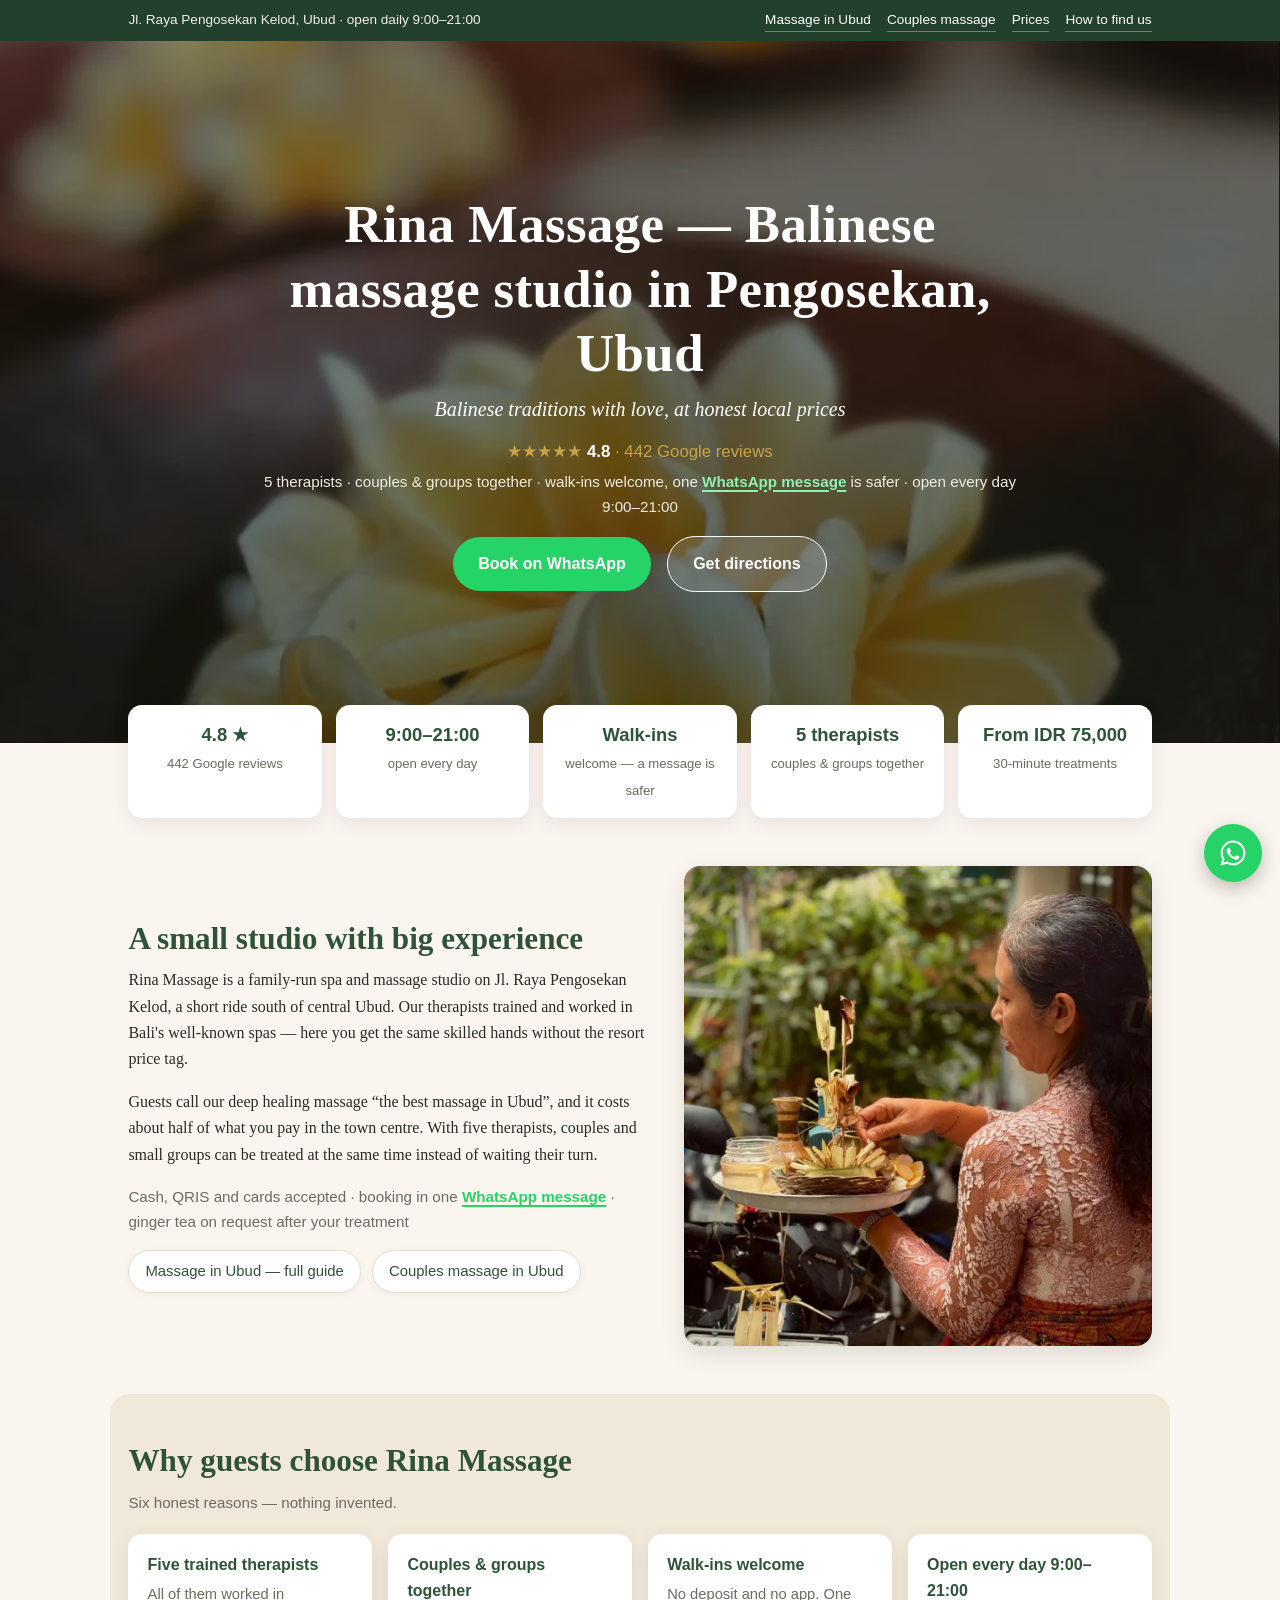
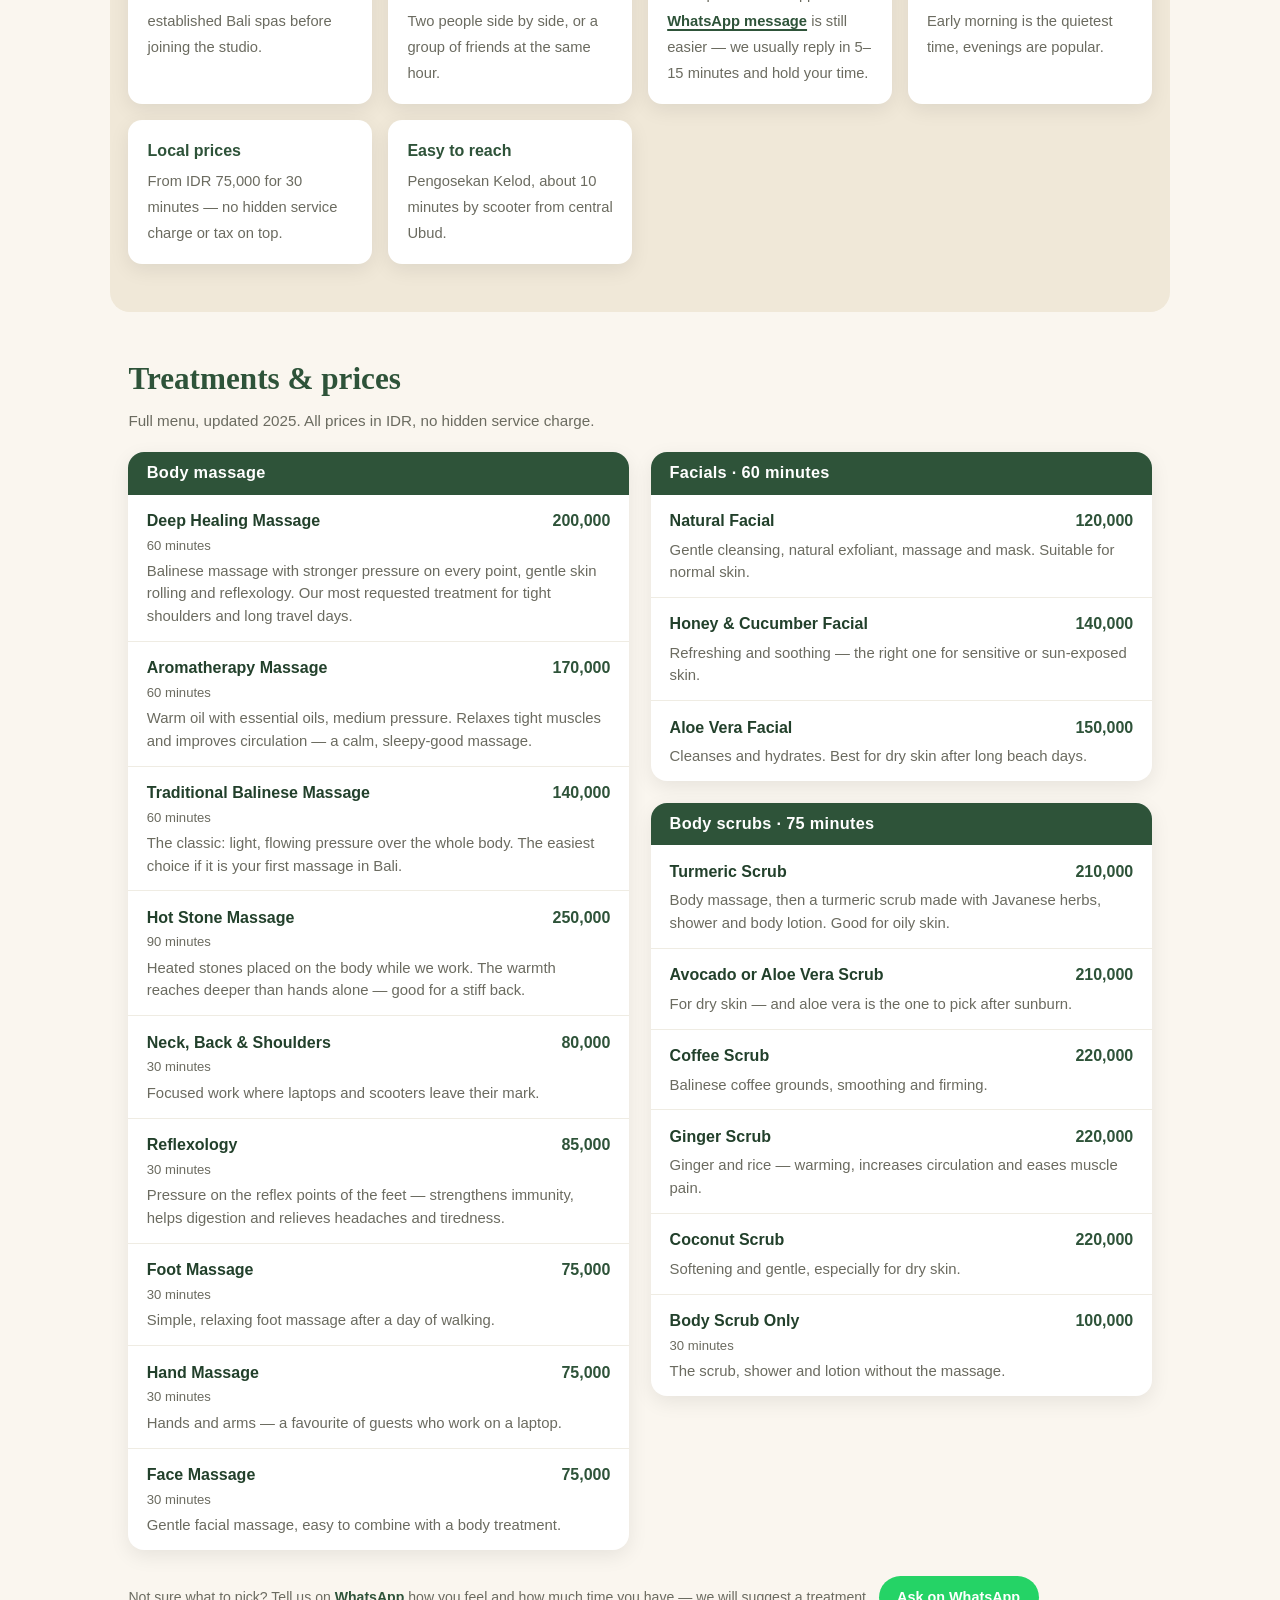
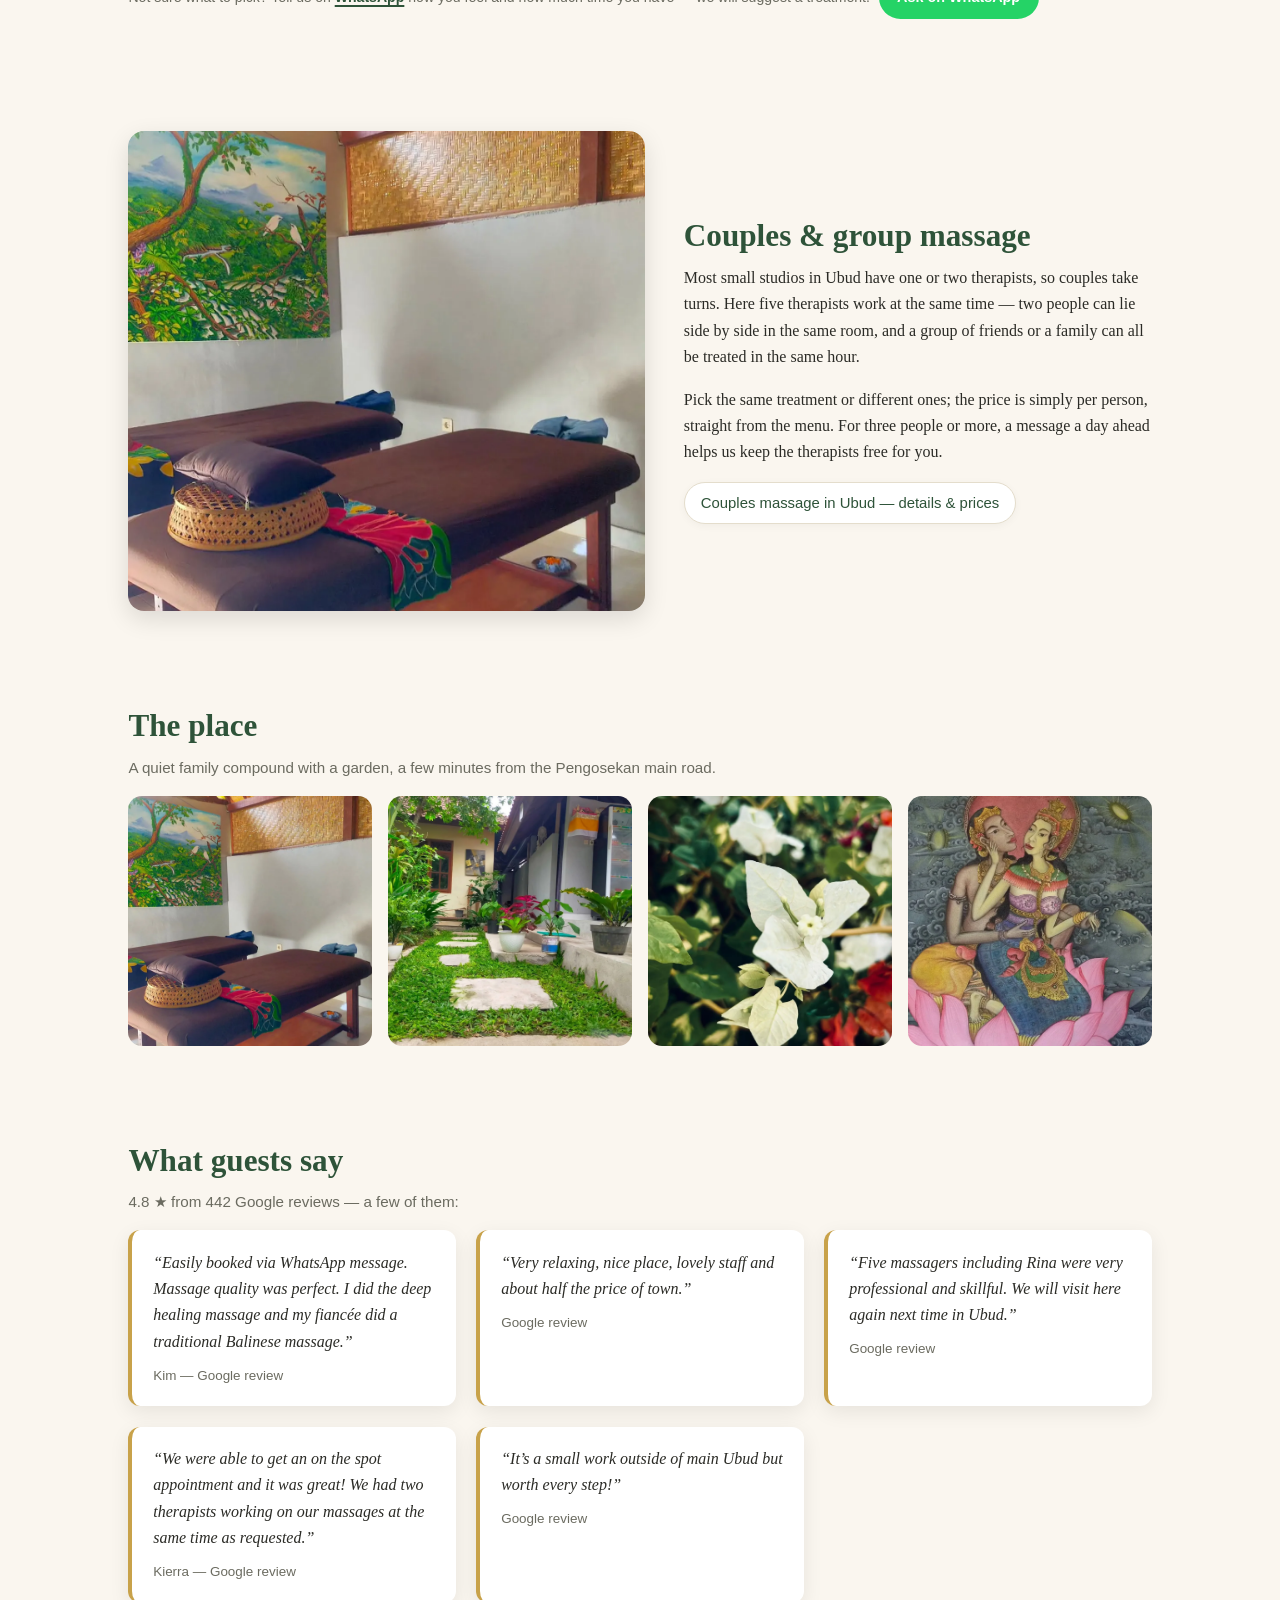
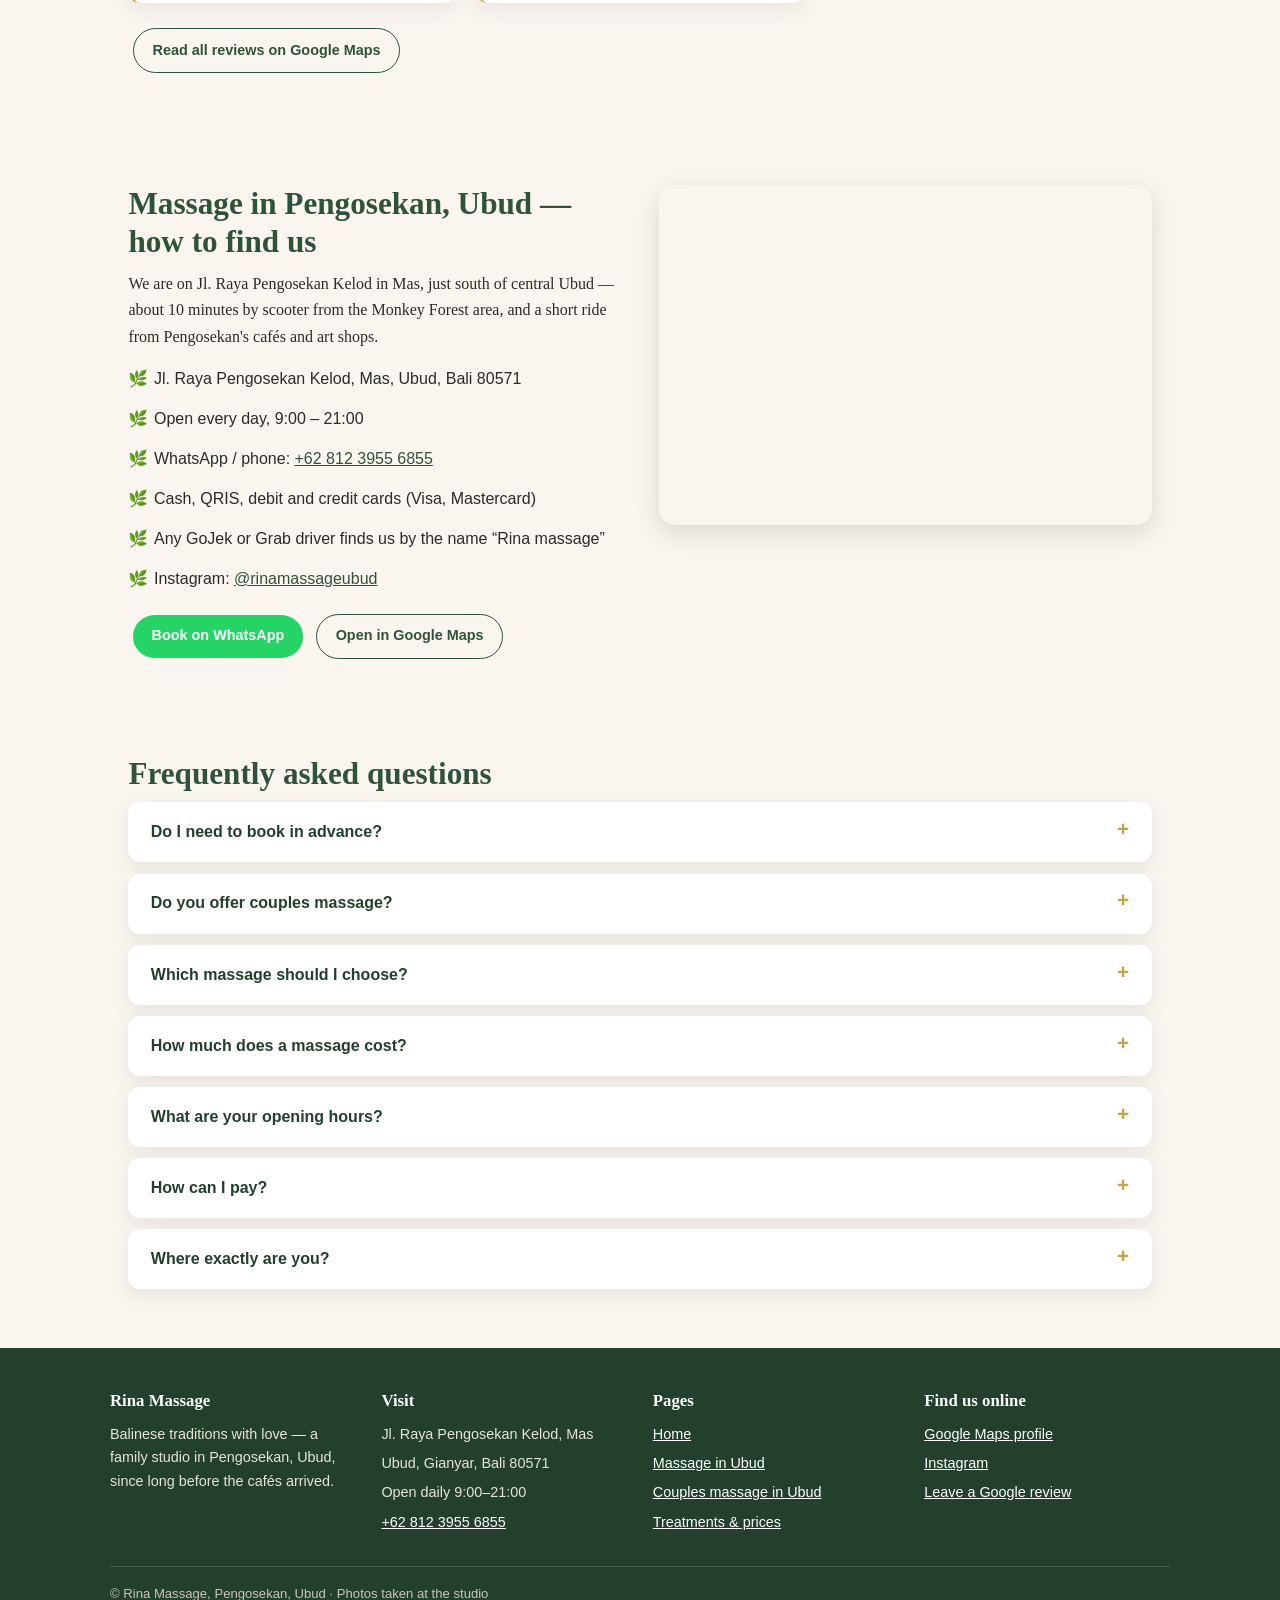
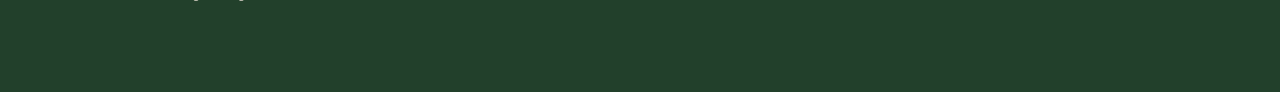
==== commit 14e7c324: "Add GA4 (G-XJPQRLR291) with CTA event tracking; update review count to 442 Co-Authored-By: Claude Op" ====
--- a/index.html
+++ b/index.html
@@ -3,12 +3,21 @@
 <head>
 <meta charset="UTF-8">
 <meta name="viewport" content="width=device-width, initial-scale=1.0">
+<!-- Google tag (gtag.js) -->
+<script async src="https://www.googletagmanager.com/gtag/js?id=G-XJPQRLR291"></script>
+<script>
+  window.dataLayer = window.dataLayer || [];
+  function gtag(){dataLayer.push(arguments);}
+  gtag('js', new Date());
+  gtag('config', 'G-XJPQRLR291');
+</script>
+<script src="/assets/track.js" defer></script>
 <title>Rina Massage Ubud | Balinese Massage in Pengosekan — 4.8★</title>
 <meta name="description" content="Rina Massage in Pengosekan, Ubud. Balinese, deep healing, aromatherapy, hot stone, reflexology, facials and body scrubs from IDR 75,000. Five therapists — couples and groups together. Open daily 9:00–21:00; book in one WhatsApp message, walk-ins welcome too.">
 <link rel="canonical" href="https://rinamassageubud.com/">
 <meta name="google-site-verification" content="mz3-fFnb5SrJSe4kbOwYHjdr4BPMPO_xIdW-t-42uR8">
 <meta property="og:title" content="Rina Massage Ubud — Balinese Massage in Pengosekan">
-<meta property="og:description" content="4.8★ from 427 Google reviews. Five experienced Balinese therapists, honest local prices, couples & groups welcome. Open daily 9:00–21:00.">
+<meta property="og:description" content="4.8★ from 442 Google reviews. Five experienced Balinese therapists, honest local prices, couples & groups welcome. Open daily 9:00–21:00.">
 <meta property="og:type" content="business.business">
 <meta property="og:url" content="https://rinamassageubud.com/">
 <meta property="og:image" content="https://rinamassageubud.com/img/rina-massage-ubud-frangipani.jpg">
@@ -106,7 +115,7 @@
   <div>
     <h1>Rina Massage — Balinese massage studio in Pengosekan, Ubud</h1>
     <p class="tag">Balinese traditions with love, at honest local prices</p>
-    <p class="stars">★★★★★ <b>4.8</b> · 427 Google reviews</p>
+    <p class="stars">★★★★★ <b>4.8</b> · 442 Google reviews</p>
     <p class="facts">5 therapists · couples &amp; groups together · walk-ins welcome, one <a class="walink" data-track="whatsapp-inline-hero-home" href="https://wa.me/6281239556855?text=Hi%20Rina!%20I%20would%20like%20to%20book%20a%20massage." target="_blank" rel="noopener">WhatsApp message</a> is safer · open every day 9:00–21:00</p>
     <a class="cta wa" data-track="whatsapp-hero-home" href="https://wa.me/6281239556855?text=Hi%20Rina!%20I%20would%20like%20to%20book%20a%20massage." target="_blank" rel="noopener">Book on WhatsApp</a>
     <a class="cta map" data-track="maps-hero-home" href="https://maps.app.goo.gl/XEnyNrB8rsMoHfEm6" target="_blank" rel="noopener">Get directions</a>
@@ -114,7 +123,7 @@
 </header>
 
 <div class="badges">
-  <div class="badge"><b>4.8 ★</b><span>427 Google reviews</span></div>
+  <div class="badge"><b>4.8 ★</b><span>442 Google reviews</span></div>
   <div class="badge"><b>9:00–21:00</b><span>open every day</span></div>
   <div class="badge"><b>Walk-ins</b><span>welcome — a message is safer</span></div>
   <div class="badge"><b>5 therapists</b><span>couples &amp; groups together</span></div>
@@ -287,7 +296,7 @@
 
 <section>
   <h2>What guests say</h2>
-  <p class="sub">4.8 ★ from 427 Google reviews — a few of them:</p>
+  <p class="sub">4.8 ★ from 442 Google reviews — a few of them:</p>
   <div class="quotes">
     <blockquote>“Easily booked via WhatsApp message. Massage quality was perfect. I did the deep healing massage and my fiancée did a traditional Balinese massage.”<footer>Kim — Google review</footer></blockquote>
     <blockquote>“Very relaxing, nice place, lovely staff and about half the price of town.”<footer>Google review</footer></blockquote>
